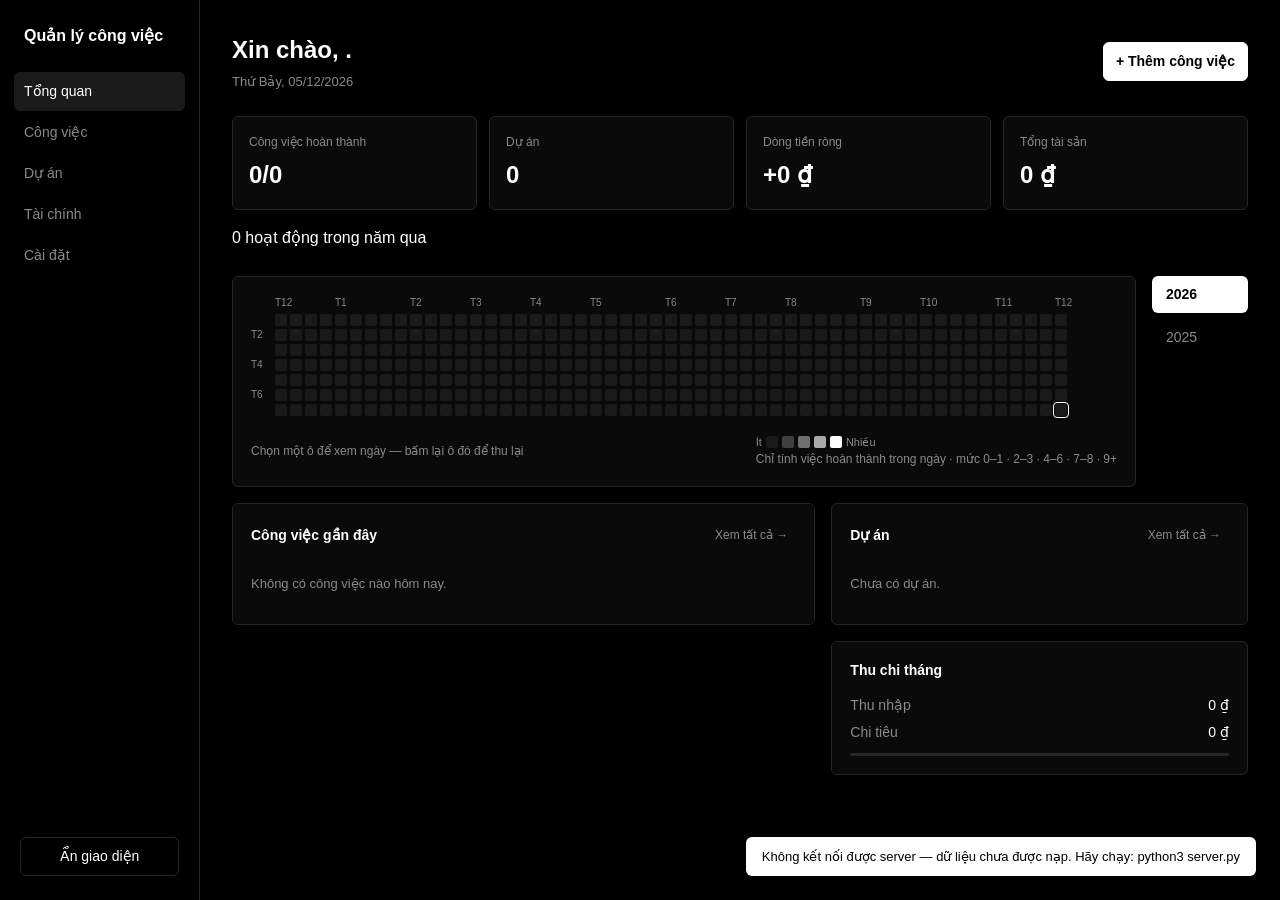
==== index.html @ 904faed8 "update my workplace" ====
<!DOCTYPE html>
<html lang="vi">
<head>
<meta charset="UTF-8">
<meta name="viewport" content="width=device-width, initial-scale=1.0">
<title>Quản lý công việc</title>
<style>
  :root {
    --bg: #000;
    --panel: #0a0a0a;
    --line: #262626;
    --text: #fff;
    --muted: #8a8a8a;
    --radius: 6px;
  }
  * { box-sizing: border-box; }
  body {
    margin: 0; background: var(--bg); color: var(--text);
    font: 14px/1.5 -apple-system, "Segoe UI", Roboto, Helvetica, Arial, sans-serif;
  }
  button, input, select { font: inherit; }
  button { cursor: pointer; }

  .app { min-height: 100vh; display: grid; grid-template-columns: 200px minmax(0,1fr); }

  aside { border-right: 1px solid var(--line); padding: 24px 14px; display: flex; flex-direction: column; position: sticky; top: 0; height: 100vh; align-self: start; overflow-y: auto; }
  .brand { font-size: 16px; font-weight: 700; padding: 0 10px 24px; }
  .nav { display: grid; gap: 2px; }
  .nav button {
    color: var(--muted); background: transparent; border: 0; text-align: left;
    padding: 9px 10px; border-radius: var(--radius); width: 100%;
  }
  .nav button:hover { color: var(--text); background: #111; }
  .nav button.active { color: var(--text); background: #1a1a1a; }

  main { min-width: 0; padding: 32px; max-width: 1200px; width: 100%; margin: 0 auto; }
  .view { display: none; }
  .view.active { display: block; }

  .page-head { display: flex; justify-content: space-between; align-items: center; gap: 16px; margin-bottom: 24px; }
  #bgLayer { position: fixed; inset: 0; z-index: 0; }
  #bgLayer img, #bgLayer video { width: 100%; height: 100%; object-fit: cover; display: block; }
  #bgLayer:not(:empty)::after { content: ''; position: absolute; inset: 0; background: rgba(0,0,0,.05); }
  body.has-bg .page-head h1, body.has-bg .page-head .subtitle { text-shadow: 0 1px 8px rgba(0,0,0,.85); }
  body.has-bg .page-head .subtitle { color: #d4d4d4; }
  .app { position: relative; z-index: 1; }
  body.has-bg .panel, body.has-bg .stat { background: rgba(10,10,10,.86); }
  body.has-bg aside { background: rgba(0,0,0,.6); }
  .aside-foot { margin-top: auto; padding: 16px 6px 0; display: grid; gap: 8px; }
  .ui-hint { display: none; }
  main { transition: opacity .3s ease, filter .3s ease, visibility 0s; }
  body.ui-hidden { overflow: hidden; }
  body.ui-hidden main { opacity: 0; filter: blur(8px); visibility: hidden; pointer-events: none; transition: opacity .3s ease, filter .3s ease, visibility 0s linear .3s; }
  body.ui-hidden .ui-hint { display: block; }
  body.ui-hidden #hideUiBtn { display: none; }
  .button:disabled { opacity: .4; cursor: default; }
  .hero-row { display: flex; justify-content: space-between; align-items: center; gap: 12px; padding: 12px 0; border-top: 1px solid var(--line); }
  .hero-row:first-child { border-top: 0; padding-top: 0; }
  h1 { font-size: 24px; margin: 0; font-weight: 600; }
  .subtitle { color: var(--muted); margin-top: 4px; font-size: 13px; }
  h2 { font-size: 14px; font-weight: 600; margin: 0; }

  .button { border: 1px solid var(--line); background: transparent; color: var(--text); padding: 8px 12px; border-radius: var(--radius); }
  .button:hover { border-color: #555; }
  .button.primary { background: var(--text); color: #000; border-color: var(--text); font-weight: 600; }
  .button.primary:hover { background: #ddd; }
  .button.ghost { border: 0; padding: 4px 8px; color: var(--muted); font-size: 12px; }
  .button.ghost:hover { color: var(--text); }

  .stats { display: grid; grid-template-columns: repeat(4,minmax(0,1fr)); gap: 12px; margin-bottom: 16px; }
  .panel, .stat { background: var(--panel); border: 1px solid var(--line); border-radius: var(--radius); }
  .stat { padding: 16px; }
  .stat-label { color: var(--muted); font-size: 12px; }
  .stat-value { font-size: 24px; font-weight: 600; margin-top: 6px; }
  .stat-foot { color: var(--muted); font-size: 12px; margin-top: 2px; }

  .grid-2 { display: grid; grid-template-columns: minmax(0,1.4fr) minmax(0,1fr); gap: 16px; align-items: start; }
  .col { display: grid; gap: 16px; }
  .panel { padding: 18px; min-width: 0; }
  .panel-head { display: flex; align-items: center; justify-content: space-between; gap: 12px; margin-bottom: 14px; }
  .note { color: var(--muted); font-size: 12px; }

  .task-row { display: grid; grid-template-columns: 18px minmax(0,1fr) auto auto auto; gap: 12px; align-items: center; padding: 12px 0; border-top: 1px solid var(--line); }
  .task-row:first-child { border-top: 0; padding-top: 0; }
  .check { appearance: none; -webkit-appearance: none; width: 16px; height: 16px; border: 1px solid #666; border-radius: 3px; margin: 0; cursor: pointer; background: transparent; display: flex; align-items: center; justify-content: center; }
  .check:checked { background: var(--text); border-color: var(--text); }
  .check:checked::after { content: "✓"; color: #000; font-size: 11px; font-weight: bold; }
  .task-title { font-size: 14px; }
  .task-row.done .task-title { color: var(--muted); text-decoration: line-through; }
  .task-row.overdue { box-shadow: inset 2px 0 0 #e5484d; background: rgba(229,72,77,.06); border-radius: var(--radius); }
  .task-row.overdue .task-title { color: #ff9b9e; }
  .day-list-head { display: flex; align-items: center; justify-content: space-between; gap: 12px; margin: 16px 0 4px; padding-top: 14px; border-top: 1px solid var(--line); }
  .task-meta { color: var(--muted); font-size: 12px; margin-top: 2px; }
  .tag { display: inline-block; padding: 2px 8px; border: 1px solid var(--line); border-radius: 10px; color: var(--muted); font-size: 11px; white-space: nowrap; }

  .project-row { display: grid; grid-template-columns: minmax(0,1fr) auto; gap: 12px; padding: 12px 0; border-top: 1px solid var(--line); cursor: pointer; }
  .project-row:first-child { border-top: 0; padding-top: 0; }
  .project-title { font-size: 14px; }
  .project-desc { color: var(--muted); font-size: 12px; margin: 2px 0 8px; }
  .progress { height: 3px; background: var(--line); border-radius: 3px; overflow: hidden; }
  .progress span { display: block; height: 100%; background: var(--text); transition: width .35s ease, background-color .35s ease; }
  .progress.big { height: 10px; border-radius: 6px; }
  .progress.big span.ok { background: #2ecc71; }
  .exp-line { display: flex; justify-content: space-between; align-items: baseline; gap: 12px; flex-wrap: wrap; }
  .exp-line #minExpRemain { font-weight: 600; }
  .note.ok { color: #2ecc71; }

  .toolbar { display: flex; gap: 8px; flex-wrap: wrap; margin-bottom: 16px; }
  input, select { color: var(--text); background: #000; border: 1px solid var(--line); border-radius: var(--radius); padding: 9px 10px; outline: none; }
  input:focus, select:focus { border-color: #777; }
  .toolbar input { flex: 1; min-width: 180px; }
  .empty-note { color: var(--muted); font-size: 13px; padding: 12px 0; }

  .table-wrap { overflow-x: auto; }
  table { border-collapse: collapse; width: 100%; min-width: 520px; font-size: 13px; }
  th { color: var(--muted); text-align: left; font-weight: 500; font-size: 12px; }
  th, td { border-bottom: 1px solid var(--line); padding: 12px 10px; }
  th:first-child, td:first-child { padding-left: 0; }
  tr:last-child td { border-bottom: 0; }
  .muted { color: var(--muted); }

  .kanban { display: grid; grid-template-columns: repeat(3, minmax(0,1fr)); gap: 16px; align-items: start; }
  .card { border: 1px solid var(--line); padding: 10px; border-radius: var(--radius); margin-bottom: 8px; cursor: pointer; }
  .card:hover { border-color: #555; }
  .card.overdue { border-color: #e5484d; box-shadow: 0 0 0 1px rgba(229,72,77,.4); }
  .card.overdue:hover { border-color: #ff7a7d; }

  .modal-overlay { position: fixed; inset: 0; background: rgba(0,0,0,0.8); display: none; align-items: center; justify-content: center; z-index: 100; padding: 16px; }
  .modal-overlay.open { display: flex; }
  .modal { background: var(--panel); border: 1px solid var(--line); border-radius: var(--radius); padding: 24px; width: 100%; max-width: 440px; }
  .modal h3 { margin: 0 0 16px; font-size: 15px; }
  .form-group { margin-bottom: 14px; }
  .form-group label { display: block; color: var(--muted); font-size: 12px; margin-bottom: 6px; }
  .form-group input, .form-group select { width: 100%; }
  .modal-actions { display: flex; justify-content: flex-end; gap: 8px; margin-top: 20px; }

  .toast { position: fixed; bottom: 24px; right: 24px; background: var(--text); color: #000; padding: 10px 16px; border-radius: var(--radius); font-size: 13px; z-index: 200; transform: translateY(100px); opacity: 0; transition: all .25s ease; }
  .toast.show { transform: translateY(0); opacity: 1; }

  .year-cards { display: grid; gap: 16px; margin-bottom: 16px; }
  .matrix-scroll { overflow-x: auto; padding-bottom: 6px; }
  .matrix-frame { display: flex; gap: 6px; width: max-content; }
  .wd { display: grid; grid-template-rows: repeat(7, 12px); gap: 3px; margin-top: 19px; width: 18px; font-size: 10px; line-height: 12px; color: var(--muted); }
  .months { display: grid; grid-template-columns: repeat(54, 12px); column-gap: 3px; height: 16px; margin-bottom: 3px; font-size: 10px; color: var(--muted); }
  .months span { white-space: nowrap; }
  .matrix { display: grid; grid-template-columns: repeat(54, 12px); grid-template-rows: repeat(7, 12px); gap: 3px; }
  .cell { width: 12px; height: 12px; border: 0; padding: 0; border-radius: 2px; background: #1a1a1a; }
  .cell.l1 { background: #404040; }
  .cell.l2 { background: #707070; }
  .cell.l3 { background: #a8a8a8; }
  .cell.l4 { background: #fff; }
  .cell.future { opacity: .3; }
  .cell.today, .cell.sel { outline: 1px solid #fff; outline-offset: 1px; }
  .cell:hover { outline: 1px solid #888; outline-offset: 1px; }
  .matrix-bottom { display: flex; justify-content: space-between; align-items: center; gap: 12px; margin-top: 12px; min-height: 28px; }
  .legend { display: flex; align-items: center; gap: 4px; color: var(--muted); font-size: 11px; }
  .legend .cell { cursor: default; }
  .legend .cell:hover { outline: 0; }
  .graph-title { font-size: 16px; margin-bottom: 10px; }
  .year-layout { display: grid; grid-template-columns: minmax(0, 1fr) 96px; gap: 16px; align-items: start; }
  .year-list { display: grid; gap: 6px; }
  .year-btn { background: transparent; border: 0; color: var(--muted); text-align: left; padding: 8px 14px; border-radius: var(--radius); }
  .year-btn:hover { color: var(--text); background: #111; }
  .year-btn.active { background: var(--text); color: #000; font-weight: 600; }
  @media (max-width: 800px) {
    .year-layout { grid-template-columns: 1fr; }
    .year-list { grid-auto-flow: column; justify-content: start; order: -1; }
  }

  @media (max-width: 800px) {
    .app { grid-template-columns: 1fr; }
    aside { border-right: 0; border-bottom: 1px solid var(--line); padding: 12px; position: static; height: auto; }
    .brand { padding: 0 6px 10px; }
    .nav { grid-auto-flow: column; overflow-x: auto; }
    .nav button { white-space: nowrap; }
    main { padding: 20px 14px; }
    .grid-2, .kanban { grid-template-columns: 1fr; }
    .stats { grid-template-columns: repeat(2, minmax(0,1fr)); }
  }
</style>
</head>
<body>
<div id="bgLayer" aria-hidden="true"></div>
<div class="app">
  <aside>
    <div class="brand">Quản lý công việc</div>
    <nav class="nav" aria-label="Điều hướng">
      <button class="active" data-view="dashboard">Tổng quan</button>
      <button data-view="tasks">Công việc</button>
      <button data-view="projects">Dự án</button>
      <button data-view="finance">Tài chính</button>
      <button data-view="settings">Cài đặt</button>
    </nav>
    <div class="aside-foot">
      <button class="button" id="hideUiBtn">Ẩn giao diện</button>
      <div class="note ui-hint">Nhấn Enter để hiện lại</div>
    </div>
  </aside>

  <main>
    <!-- Tổng quan -->
    <section class="view active" id="view-dashboard">
      <div class="page-head">
        <div><h1 id="welcomeHeading">Xin chào.</h1><div class="subtitle" id="today"></div></div>
        <button class="button primary" id="quickAdd">+ Thêm công việc</button>
      </div>

      <div class="stats">
        <div class="stat"><div class="stat-label">Công việc hoàn thành</div><div class="stat-value" id="dashTaskStat">0/0</div></div>
        <div class="stat"><div class="stat-label">Dự án</div><div class="stat-value" id="dashProjectCount">0</div></div>
        <div class="stat"><div class="stat-label">Dòng tiền ròng</div><div class="stat-value" id="dashNetCash">0 ₫</div></div>
        <div class="stat"><div class="stat-label">Tổng tài sản</div><div class="stat-value" id="dashAssets">0 ₫</div></div>
      </div>

      <div id="yearCards" class="year-cards"></div>

      <div class="grid-2">
        <section class="panel">
          <div class="panel-head"><h2>Công việc gần đây</h2><button class="button ghost" data-go="tasks">Xem tất cả →</button></div>
          <div id="dashboardTasks"></div>
        </section>
        <div class="col">
          <section class="panel">
            <div class="panel-head"><h2>Dự án</h2><button class="button ghost" data-go="projects">Xem tất cả →</button></div>
            <div id="dashProjectsList"></div>
          </section>
          <section class="panel">
            <div class="panel-head"><h2>Thu chi tháng</h2></div>
            <div style="display:flex;justify-content:space-between;margin-bottom:6px"><span class="muted">Thu nhập</span><span id="dashIncome">0 ₫</span></div>
            <div style="display:flex;justify-content:space-between;margin-bottom:10px"><span class="muted">Chi tiêu</span><span id="dashExpense">0 ₫</span></div>
            <div class="progress"><span id="dashExpenseBar" style="width:0%"></span></div>
          </section>
        </div>
      </div>
    </section>

    <!-- Công việc -->
    <section class="view" id="view-tasks">
      <div class="page-head">
        <div><h1>Công việc</h1><div class="subtitle">Task quá hạn bị ẩn — bấm ô ngày trong ma trận để xem và xử lý.</div></div>
        <button class="button primary" id="addTaskBtn">+ Thêm công việc</button>
      </div>
      <div class="stats">
        <div class="stat"><div class="stat-label">Tổng</div><div class="stat-value" id="taskTotal">0</div></div>
        <div class="stat"><div class="stat-label">Hoàn thành</div><div class="stat-value" id="taskDone">0</div></div>
        <div class="stat"><div class="stat-label">Chưa xong</div><div class="stat-value" id="taskPending">0</div></div>
        <div class="stat"><div class="stat-label">Tỷ lệ</div><div class="stat-value" id="taskRate">0%</div></div>
      </div>
      <section class="panel">
        <div class="toolbar">
          <input id="taskSearch" placeholder="Tìm công việc..." />
          <select id="taskFilterCategory">
            <option value="all">Tất cả phân loại</option>
            <option value="Học tập">Học tập</option>
            <option value="Project">Project</option>
            <option value="Tài chính">Tài chính</option>
            <option value="Đời thường">Đời thường</option>
          </select>
          <select id="taskFilter">
            <option value="all">Tất cả trạng thái</option>
            <option value="open">Chưa xong</option>
            <option value="done">Đã xong</option>
          </select>
        </div>
        <div id="allTasks"></div>
      </section>
    </section>

    <!-- Dự án -->
    <section class="view" id="view-projects">
      <div id="projectsMainContainer">
        <div class="page-head">
          <div><h1>Dự án</h1></div>
          <button class="button primary" id="addProjectBtn">+ Dự án mới</button>
        </div>
        <section class="panel">
          <div id="projectsListFull"></div>
        </section>
      </div>
      <div id="projectDetailContainer" style="display:none;"></div>
    </section>

    <!-- Tài chính -->
    <section class="view" id="view-finance">
      <div class="page-head">
        <div><h1>Tài chính</h1></div>
        <div style="display:flex;gap:8px;">
          <button class="button" id="openGoalSettings">Mục tiêu</button>
          <button class="button primary" id="addTransactionBtn">+ Thêm giao dịch</button>
        </div>
      </div>

      <div class="stats">
        <div class="stat"><div class="stat-label">Thu nhập tháng</div><div class="stat-value" id="finIncome">0</div><div class="stat-foot">Mục tiêu: <span id="statGoalIncome">0</span></div></div>
        <div class="stat"><div class="stat-label">Chi tiêu tháng</div><div class="stat-value" id="finExpense">0</div></div>
        <div class="stat"><div class="stat-label">Tổng tài sản</div><div class="stat-value" id="finTotalAsset">0 ₫</div></div>
        <div class="stat"><div class="stat-label">Mục tiêu tài sản</div><div class="stat-value" id="finGoalAssetShow">0</div><div class="stat-foot" id="finGoalAssetComp"></div></div>
      </div>

      <section class="panel" id="minExpensePanel" style="margin-bottom:16px;">
        <div class="panel-head">
          <h2>Chi tiêu tối thiểu</h2>
          <span class="note" id="minExpPct">0%</span>
        </div>
        <p class="note" style="margin:-8px 0 14px;">Chi tiêu tối thiểu là chi tiêu phục vụ đời sống bắt buộc và không cắt bỏ được, ví dụ tiền thuê nhà, điện nước, đồ ăn.</p>
        <div class="exp-line">
          <span class="muted">Còn lại trong ví tháng này</span>
          <span id="minExpRemain">0 ₫</span>
        </div>
        <div class="progress big"><span id="minExpBar" style="width:0%"></span></div>
        <div class="exp-line" style="margin:8px 0 0;">
          <span class="note" id="minExpNote"></span>
          <span class="note" id="minExpTarget"></span>
        </div>
      </section>

      <section class="panel" style="margin-bottom:16px;">
        <div class="panel-head"><h2>Giao dịch</h2></div>
        <div class="table-wrap">
          <table>
            <thead><tr><th>Ngày</th><th>Tên</th><th>Danh mục</th><th>Loại</th><th>Số tiền</th><th></th></tr></thead>
            <tbody id="transactionsTable"></tbody>
          </table>
        </div>
      </section>

      <section class="panel">
        <div class="panel-head">
          <h2>Tài sản</h2>
          <button class="button primary" id="addAssetBtn">+ Thêm tài sản</button>
        </div>
        <div class="table-wrap">
          <table>
            <thead>
              <tr><th>Tên</th><th>Phân loại</th><th>Giá vốn</th><th>Giá hiện tại</th><th>Chênh lệch</th><th>Thu nhập thụ động</th><th></th></tr>
            </thead>
            <tbody id="assetsTableBody"></tbody>
          </table>
        </div>
      </section>
    </section>

    <!-- Cài đặt -->
    <section class="view" id="view-settings">
      <div class="page-head"><div><h1>Cài đặt</h1></div></div>
      <section class="panel" style="max-width:480px;">
        <div class="form-group">
          <label for="settingsName">Tên hiển thị</label>
          <input id="settingsName" style="width:100%" />
        </div>
        <div style="display:flex;gap:8px;">
          <button class="button primary" id="saveSettings">Lưu</button>
          <button class="button" id="resetData">Khôi phục dữ liệu mẫu</button>
        </div>
        <p class="note" style="margin-top:16px">Dữ liệu được lưu trong các file JSON ở thư mục <code>data/</code> (bên cạnh file này).</p>
      </section>

      <section class="panel" style="max-width:480px;margin-top:16px;">
        <div class="panel-head"><h2>Sao lưu</h2></div>
        <p class="note" style="margin-bottom:12px">Tải toàn bộ dữ liệu (6 file JSON) về máy dưới dạng một file ZIP.</p>
        <button class="button" id="backupBtn">Tải bản sao lưu ZIP</button>
      </section>

      <section class="panel" style="max-width:480px;margin-top:16px;">
        <div class="panel-head"><h2>Hình nền trang</h2></div>
        <div id="heroSettings"></div>
        <p class="note" style="margin-top:16px">Hỗ trợ ảnh hoặc video (tối đa 50MB), lưu ngay trên trình duyệt này.</p>
        <input type="file" id="heroFile" accept="image/*,video/*" hidden>
      </section>

      <section class="panel" style="max-width:480px;margin-top:16px;">
        <div class="panel-head"><h2>Giao diện</h2></div>
        <div class="form-group">
          <label for="idleHide">Tự ẩn giao diện khi không thao tác</label>
          <select id="idleHide">
            <option value="0">Tắt</option>
            <option value="10">Sau 10 giây</option>
            <option value="30">Sau 30 giây</option>
            <option value="60">Sau 1 phút</option>
            <option value="120">Sau 2 phút</option>
            <option value="300">Sau 5 phút</option>
          </select>
        </div>
        <p class="note">Khi giao diện ẩn chỉ còn hình nền và thanh điều hướng. Nhấn Enter để hiện lại.</p>
      </section>
    </section>
  </main>
</div>

<div class="modal-overlay" id="modalOverlay">
  <div class="modal">
    <h3 id="modalTitle"></h3>
    <div id="modalBody"></div>
    <div class="modal-actions">
      <button class="button" id="modalCancel">Hủy</button>
      <button class="button primary" id="modalSubmit">Xác nhận</button>
    </div>
  </div>
</div>

<div class="toast" id="toast"></div>

<script>
  const $ = s => document.querySelector(s);
  const $$ = s => [...document.querySelectorAll(s)];

  const defaultState = {
    user: { name: "" },
    goals: { monthlyIncome: 0, assetGoal: 0, minExpense: 0 },
    tasks: [],
    projects: [],
    transactions: [],
    assets: [],
    log: {},
    ui: { idleHide: 60 }
  };

  // State khởi tạo mặc định. Nạp thật từ server trong loadState() ở cuối script.
  let state = JSON.parse(JSON.stringify(defaultState));

  // Chuẩn hoá state: điền thiếu các trường và migrate task cũ.
  function normalizeState(s) {
    if (!s.user) s.user = { name: '' };
    if (!s.goals) s.goals = { monthlyIncome: 10000000, assetGoal: 500000000, minExpense: 0 };
    s.goals.minExpense = Math.max(0, Number(s.goals.minExpense) || 0); // chi tiêu tối thiểu (không bắt buộc)
    if (!Array.isArray(s.tasks)) s.tasks = [];
    if (!Array.isArray(s.projects)) s.projects = [];
    if (!Array.isArray(s.transactions)) s.transactions = [];
    if (!Array.isArray(s.assets)) s.assets = [];
    if (!s.log || typeof s.log !== 'object') s.log = {};
    if (!s.ui) s.ui = { idleHide: 60 };
    s.transactions.forEach((t, i) => { if (!t.id) t.id = Date.now() + i; });
    // Migration: thêm ngày hẹn / ngày hoàn thành cho task cũ
    s.tasks.forEach(t => {
      if (t.dueDate === undefined) t.dueDate = null;
      if (t.completedAt === undefined) t.completedAt = t.status === 'done' ? dateKey(new Date()) : null;
      if (t.inProgress === undefined) t.inProgress = false;
    });
    return s;
  }

  // Lưu state lên server (debounce để gộp các thay đổi liên tiếp).
  let saveTimer = null;
  function saveState() {
    clearTimeout(saveTimer);
    saveTimer = setTimeout(flushState, 120);
  }
  async function flushState() {
    try {
      const res = await fetch('/api/state', {
        method: 'POST',
        headers: { 'Content-Type': 'application/json' },
        body: JSON.stringify(state)
      });
      if (!res.ok) throw new Error('HTTP ' + res.status);
    } catch (err) {
      // Không lưu được: giữ dữ liệu trong bộ nhớ và báo cho người dùng.
      showToast('Không lưu được dữ liệu lên server');
    }
  }

  let activeProjectId = null;

  const fmt = v => Number(v).toLocaleString('vi-VN') + ' ₫';

  // Ma trận hoạt động (mỗi năm một card, dữ liệu thật trong state.log)
  const MONTHS = ['T1','T2','T3','T4','T5','T6','T7','T8','T9','T10','T11','T12'];
  let selectedDay = null;
  let selectedYear = null; // null = năm hiện tại

  function dateKey(d) {
    return d.getFullYear() + '-' + String(d.getMonth() + 1).padStart(2, '0') + '-' + String(d.getDate()).padStart(2, '0');
  }
  function levelOf(n) {
    // Thang 5 mức: 0–1, 2–3, 4–6, 7–8, 9+ hoạt động hoàn thành trong ngày.
    return n >= 9 ? 4 : n >= 7 ? 3 : n >= 4 ? 2 : n >= 2 ? 1 : 0;
  }
  const LEVEL_LABELS = ['0–1', '2–3', '4–6', '7–8', '9+'];
  function fmtDay(key) { return `${key.slice(8)}/${key.slice(5, 7)}/${key.slice(0, 4)}`; }

  // Ma trận chỉ tính những việc ĐÃ HOÀN THÀNH trong ngày đó (việc thêm mới chưa
  // hoàn thành không được tính). Đồng bộ state.log từ danh sách công việc.
  function syncLog() {
    const next = {};
    state.tasks.forEach(t => {
      if (t.status === 'done' && t.completedAt) next[t.completedAt] = (next[t.completedAt] || 0) + 1;
    });
    const changed = Object.keys(next).length !== Object.keys(state.log).length ||
      Object.keys(next).some(k => state.log[k] !== next[k]);
    state.log = next;
    if (changed) saveState();
  }

  // Quy tắc hiển thị: task không xong → hiện nếu không hẹn ngày hoặc hẹn từ hôm nay trở đi
  // (kể cả tương lai); chỉ ẩn khi ĐÃ quá hạn. Task đã xong → chỉ hiện trong ngày hoàn thành.
  function isTaskActiveOn(t, dayKey) {
    if (t.status === 'done') return t.completedAt === dayKey;
    if (!t.dueDate) return true;
    return t.dueDate >= dayKey;
  }
  function todayTasks() {
    const key = dateKey(new Date());
    return state.tasks.filter(t => isTaskActiveOn(t, key));
  }
  function overdueDays(dueDate) {
    const today = new Date();
    const due = new Date(dueDate + 'T00:00:00');
    return Math.round((new Date(today.getFullYear(), today.getMonth(), today.getDate()) - due) / 86400000);
  }
  function isOverdue(t) {
    return t.status !== 'done' && !!t.dueDate && t.dueDate < dateKey(new Date());
  }
  // Số ngày còn lại tới hạn: dương = tương lai, 0 = hôm nay, âm = đã quá hạn.
  function dayDiffFromToday(dueDate) {
    return -overdueDays(dueDate);
  }
  // Nhãn hiển thị hạn cho một task.
  function dueLabel(t) {
    if (!t.dueDate) return '';
    if (isOverdue(t)) return ` · Hạn ${fmtDay(t.dueDate)} · quá hạn ${overdueDays(t.dueDate)} ngày`;
    const diff = dayDiffFromToday(t.dueDate);
    if (diff === 0) return ' · Hạn hôm nay';
    return ` · Hạn ${fmtDay(t.dueDate)} · còn ${diff} ngày`;
  }

  // Năm hiện tại: 12 tháng gần nhất (kết thúc hôm nay). Năm cũ: cả năm dương lịch.
  function viewRange(y, now) {
    const today = new Date(now.getFullYear(), now.getMonth(), now.getDate());
    if (y === today.getFullYear()) {
      const start = new Date(today);
      start.setDate(today.getDate() - today.getDay() - 52 * 7); // bắt đầu từ Chủ nhật, đủ 53 tuần
      return { start, end: today, rolling: true };
    }
    return { start: new Date(y, 0, 1), end: new Date(y, 11, 31), rolling: false };
  }

  function renderYears() {
    syncLog();
    const now = new Date();
    const thisYear = now.getFullYear();
    const todayKey = dateKey(now);
    const logYears = Object.keys(state.log).map(k => Number(k.slice(0, 4)));
    const firstYear = Math.min(2025, thisYear, ...logYears);
    const years = [];
    for (let yy = thisYear; yy >= firstYear; yy--) years.push(yy);

    const y = (selectedYear !== null && years.includes(selectedYear)) ? selectedYear : thisYear;
    const { start, end, rolling } = viewRange(y, now);
    const offset = start.getDay(); // Chủ nhật = hàng 1

    let cells = '', months = '', total = 0;
    for (let i = 0; ; i++) {
      const d = new Date(start.getFullYear(), start.getMonth(), start.getDate() + i);
      if (d > end) break;
      const key = dateKey(d);
      const n = state.log[key] || 0;
      total += n;
      const col = Math.floor((i + offset) / 7) + 1;
      const row = (i + offset) % 7 + 1;
      if (d.getDate() === 1) months += `<span style="grid-column:${col}">${MONTHS[d.getMonth()]}</span>`;
      const cls = 'cell l' + levelOf(n) + (key > todayKey ? ' future' : '') + (key === todayKey ? ' today' : '') + (key === selectedDay ? ' sel' : '');
      const label = `${fmtDay(key)}: ${n} hoạt động hoàn thành`;
      cells += `<button class="${cls}" style="grid-column:${col};grid-row:${row}" data-day="${key}" title="${label}" aria-label="${label}"></button>`;
    }

    const title = rolling ? `${total} hoạt động trong năm qua` : `${total} hoạt động trong năm ${y}`;
    const info = selectedDay
      ? `<span class="note">${fmtDay(selectedDay)} · ${state.log[selectedDay] || 0} hoạt động hoàn thành</span>`
      : `<span class="note">Chọn một ô để xem ngày — bấm lại ô đó để thu lại</span>`;
    const legendCells = LEVEL_LABELS.map((l, i) => `<i class="cell${i ? ' l' + i : ''}" title="${l} hoạt động"></i>`).join('');
    const yearBtns = years.map(yy => `<button class="year-btn${yy === y ? ' active' : ''}" data-year="${yy}">${yy}</button>`).join('');

    const prev = $('.matrix-scroll');
    const prevLeft = prev ? prev.scrollLeft : 0;

    $('#yearCards').innerHTML = `
      <div class="graph-title">${title}</div>
      <div class="year-layout">
        <section class="panel">
          <div class="matrix-scroll" data-view="${y}">
            <div class="matrix-frame">
              <div class="wd"><span style="grid-row:2">T2</span><span style="grid-row:4">T4</span><span style="grid-row:6">T6</span></div>
              <div>
                <div class="months">${months}</div>
                <div class="matrix">${cells}</div>
              </div>
            </div>
          </div>
          <div class="matrix-bottom">
            <div style="display:flex;align-items:center;gap:8px;">${info}</div>
            <div style="text-align:right">
              <div class="legend">Ít ${legendCells} Nhiều</div>
              <div class="note">Chỉ tính việc hoàn thành trong ngày · mức ${LEVEL_LABELS.join(' · ')}</div>
            </div>
          </div>
          <div id="dayTaskList"></div>
        </section>
        <div class="year-list">${yearBtns}</div>
      </div>`;

    const el = $('.matrix-scroll');
    el.scrollLeft = (prev && prev.dataset.view === String(y)) ? prevLeft : (rolling ? el.scrollWidth : 0);

    renderDayTaskList();
  }

  // Danh sách công việc của ngày được chọn trong ma trận
  function renderDayTaskList() {
    const el = $('#dayTaskList');
    if (!el) return;
    if (!selectedDay) { el.innerHTML = ''; return; }
    // Hiện task đã hoàn thành đúng ngày đó, và task hẹn đúng ngày đó (kể cả tương lai).
    const dayTasks = state.tasks.filter(t =>
      (t.status === 'done' && t.completedAt === selectedDay) ||
      (t.status !== 'done' && t.dueDate === selectedDay)
    );
    const rows = dayTasks.map(t => `
      <div class="task-row ${t.status === 'done' ? 'done' : (isOverdue(t) ? 'overdue' : '')}">
        <input class="check" type="checkbox" data-daytask-id="${t.id}" ${t.status === 'done' ? 'checked' : ''} aria-label="Hoàn thành công việc">
        <div>
          <div class="task-title">${escapeHTML(t.title)}</div>
          <div class="task-meta">${escapeHTML(t.meta)}${dueLabel(t)}${t.projectTitle ? ' · ' + escapeHTML(t.projectTitle) : ''}</div>
        </div>
        <span class="tag">${escapeHTML(t.tag)}</span>
        <button class="button ghost" data-edit-task="${t.id}">Sửa</button>
        <button class="button ghost" data-delete-task="${t.id}" aria-label="Xóa">✕</button>
      </div>`).join('');
    el.innerHTML = `
      <div class="day-list-head">
        <h2>Công việc ngày ${fmtDay(selectedDay)}</h2>
        <button class="button ghost" data-collapse-day="1">Thu lại ▲</button>
      </div>
      ${rows || '<div class="empty-note">Không có công việc nào trong ngày này.</div>'}`;
  }

  function setHeading() {
    $('#welcomeHeading').textContent = `Xin chào, ${state.user.name}.`;
  }
  $('#today').textContent = new Date().toLocaleDateString('vi-VN', { weekday: 'long', day: '2-digit', month: '2-digit', year: 'numeric' });

  // Hình nền tiêu đề trang (ảnh/video lưu trong IndexedDB)
  const HERO_PAGES = [['dashboard', 'Tổng quan'], ['tasks', 'Công việc'], ['projects', 'Dự án'], ['finance', 'Tài chính'], ['settings', 'Cài đặt']];
  const HERO_MAX = 50 * 1024 * 1024;
  const hero = {};
  let heroTarget = null;

  async function heroStore(mode, fn) {
    const db = await new Promise((resolve, reject) => {
      const req = indexedDB.open('locOS_media', 1);
      req.onupgradeneeded = () => req.result.createObjectStore('hero');
      req.onsuccess = () => resolve(req.result);
      req.onerror = () => reject(req.error);
    });
    return new Promise((resolve, reject) => {
      const tx = db.transaction('hero', mode);
      const req = fn(tx.objectStore('hero'));
      tx.oncomplete = () => resolve(req ? req.result : undefined);
      tx.onerror = () => reject(tx.error);
    });
  }
  const heroKind = blob => blob.type.startsWith('video/') ? 'video' : 'image';

  async function setHero(key, file) {
    await heroStore('readwrite', s => s.put({ blob: file, name: file.name }, key));
    if (hero[key]) URL.revokeObjectURL(hero[key].url);
    hero[key] = { url: URL.createObjectURL(file), kind: heroKind(file), name: file.name, sig: file.name + '|' + file.size + '|' + file.lastModified };
  }
  async function clearHero(key) {
    await heroStore('readwrite', s => s.delete(key));
    if (hero[key]) URL.revokeObjectURL(hero[key].url);
    delete hero[key];
  }
  async function loadHeroes() {
    try {
      for (const [key] of HERO_PAGES) {
        const rec = await heroStore('readonly', s => s.get(key));
        if (rec && rec.blob) hero[key] = { url: URL.createObjectURL(rec.blob), kind: heroKind(rec.blob), name: rec.name, sig: rec.name + '|' + rec.blob.size + '|' + rec.blob.lastModified };
      }
    } catch (err) { /* trình duyệt không hỗ trợ lưu: bỏ qua */ }
    applyHeroes();
    renderHeroSettings();
  }

  let currentView = 'dashboard';

  function applyHeroes() {
    const layer = $('#bgLayer');
    const m = hero[currentView];
    document.body.classList.toggle('has-bg', !!m);
    const sig = m ? m.sig : '';
    if (layer.dataset.sig === sig) return;
    layer.dataset.sig = sig;
    layer.replaceChildren();
    if (!m) return;
    if (m.kind === 'video') {
      const v = document.createElement('video');
      v.muted = true; v.loop = true; v.autoplay = true; v.playsInline = true;
      v.src = m.url;
      layer.append(v);
      v.play().catch(() => {});
    } else {
      const img = document.createElement('img');
      img.alt = '';
      img.src = m.url;
      layer.append(img);
    }
  }

  function renderHeroSettings() {
    const el = $('#heroSettings');
    if (!el) return;
    const row = (key, label, status, hasMedia) => `
      <div class="hero-row">
        <div><div>${label}</div><div class="note">${escapeHTML(status)}</div></div>
        <div style="display:flex;gap:8px;">
          <button class="button" data-hero-pick="${key}">Chọn</button>
          <button class="button ghost" data-hero-clear="${key}" ${hasMedia ? '' : 'disabled'}>Xóa</button>
        </div>
      </div>`;
    el.innerHTML = row('all', 'Tất cả trang', 'Dùng chung một ảnh hoặc video', Object.keys(hero).length > 0) +
      HERO_PAGES.map(([k, label]) => row(k, label, hero[k] ? (hero[k].kind === 'video' ? 'Video' : 'Ảnh') + ' · ' + hero[k].name : 'Mặc định', !!hero[k])).join('');
  }

  $('#heroFile').addEventListener('change', async e => {
    const file = e.target.files[0];
    e.target.value = '';
    if (!file || !heroTarget) return;
    if (!/^(image|video)\//.test(file.type)) { showToast('Chỉ hỗ trợ ảnh hoặc video'); return; }
    if (file.size > HERO_MAX) { showToast('File quá lớn (tối đa 50MB)'); return; }
    try {
      const keys = heroTarget === 'all' ? HERO_PAGES.map(p => p[0]) : [heroTarget];
      for (const key of keys) await setHero(key, file);
      applyHeroes();
      renderHeroSettings();
      showToast('Đã đổi hình nền');
    } catch (err) { showToast('Trình duyệt không lưu được file này'); }
  });

  // Ẩn / hiện giao diện
  let lastActive = Date.now();
  const uiHidden = () => document.body.classList.contains('ui-hidden');

  function hideUI() {
    if (uiHidden() || modalOverlay.classList.contains('open')) return;
    if (document.activeElement && document.activeElement !== document.body) document.activeElement.blur();
    document.body.classList.add('ui-hidden');
  }
  function showUI() {
    if (!uiHidden()) return;
    lastActive = Date.now();
    document.body.classList.remove('ui-hidden');
  }

  ['mousemove', 'mousedown', 'keydown', 'touchstart', 'wheel', 'scroll'].forEach(ev =>
    window.addEventListener(ev, () => { if (!uiHidden()) lastActive = Date.now(); }, { passive: true }));

  document.addEventListener('keydown', e => {
    if (uiHidden() && e.key === 'Enter') { e.preventDefault(); showUI(); }
  }, true);

  setInterval(() => {
    const sec = (state.ui && state.ui.idleHide) || 0;
    if (sec && !uiHidden() && Date.now() - lastActive >= sec * 1000) hideUI();
  }, 1000);

  $('#hideUiBtn').addEventListener('click', hideUI);
  $('#idleHide').addEventListener('change', e => {
    state.ui.idleHide = Number(e.target.value) || 0;
    lastActive = Date.now();
    saveState();
    showToast(state.ui.idleHide ? 'Đã bật tự ẩn giao diện' : 'Đã tắt tự ẩn giao diện');
  });

  // Sửa / xóa dữ liệu đã nhập
  const TASK_TAGS = ['Học tập', 'Project', 'Tài chính', 'Đời thường'];
  const ASSET_TYPES = [['chứng khoán', 'Chứng khoán'], ['vàng', 'Vàng'], ['tiền ảo', 'Tiền ảo'], ['cho thuê', 'Cho thuê'], ['kinh doanh', 'Kinh doanh'], ['khác', 'Khác']];
  const optionsHTML = (list, selected) => list.map(([v, l]) => `<option value="${escapeHTML(v)}" ${v === selected ? 'selected' : ''}>${escapeHTML(l)}</option>`).join('');

  function confirmModal(title, message, onConfirm) {
    openModal(title, `<p style="margin:0;color:var(--muted)">${escapeHTML(message)}</p>`, () => { onConfirm(); return true; });
  }

  function openTaskEditor(id) {
    const t = state.tasks.find(x => x.id === id);
    if (!t) return;
    const stat = t.status === 'done' ? 'done' : (t.inProgress ? 'doing' : 'todo');
    openModal('Sửa công việc', `
      <div class="form-group"><label>Tiêu đề</label><input id="eTaskTitle" value="${escapeHTML(t.title)}" /></div>
      <div class="form-group"><label>Mô tả / Thời lượng</label><input id="eTaskMeta" value="${escapeHTML(t.meta)}" /></div>
      <div class="form-group"><label>Ngày hẹn (để trống nếu không hẹn)</label><input type="date" id="eTaskDue" value="${t.dueDate || ''}" /></div>
      <div class="form-group"><label>Phân loại</label><select id="eTaskTag">${optionsHTML(TASK_TAGS.map(x => [x, x]), t.tag)}</select></div>
      <div class="form-group" id="eProjGroup" style="display:${t.tag === 'Project' ? 'block' : 'none'}"><label>Thuộc dự án</label><select id="eTaskProject"><option value="">Không có</option>${optionsHTML(state.projects.map(p => [p.title, p.title]), t.projectTitle)}</select></div>
      <div class="form-group"><label>Trạng thái</label><select id="eTaskStat">${optionsHTML([['todo', 'Chưa làm'], ['doing', 'Đang làm'], ['done', 'Hoàn thành']], stat)}</select></div>
    `, () => {
      const title = $('#eTaskTitle').value.trim();
      if (!title) { showToast('Vui lòng nhập tiêu đề'); return false; }
      t.title = title;
      t.meta = $('#eTaskMeta').value.trim();
      t.dueDate = $('#eTaskDue').value || null;
      t.tag = $('#eTaskTag').value;
      t.projectTitle = t.tag === 'Project' ? $('#eTaskProject').value : '';
      const st = $('#eTaskStat').value;
      t.status = st === 'done' ? 'done' : 'open';
      t.inProgress = st === 'doing';
      if (t.status === 'done') { if (!t.completedAt) t.completedAt = dateKey(new Date()); }
      else t.completedAt = null;
      saveState(); renderTasks(); renderProjects(); renderYears();
      showToast('Đã cập nhật công việc');
      return true;
    });
    $('#eTaskTag').addEventListener('change', e => {
      $('#eProjGroup').style.display = e.target.value === 'Project' ? 'block' : 'none';
    });
  }

  function openProjectEditor(id) {
    const p = state.projects.find(x => x.id === id);
    if (!p) return;
    openModal('Sửa dự án', `
      <div class="form-group"><label>Tên dự án</label><input id="eProjTitle" value="${escapeHTML(p.title)}" /></div>
      <div class="form-group"><label>Công nghệ / Mô tả</label><input id="eProjDesc" value="${escapeHTML(p.desc)}" /></div>
      <div class="form-group"><label>Tiến độ (%)</label><input id="eProjProg" type="number" min="0" max="100" value="${p.progress}" /></div>
    `, () => {
      const title = $('#eProjTitle').value.trim();
      if (!title) { showToast('Vui lòng nhập tên dự án'); return false; }
      if (state.projects.some(x => x.id !== p.id && x.title.toLowerCase() === title.toLowerCase())) { showToast('Tên dự án đã tồn tại'); return false; }
      const oldTitle = p.title;
      p.title = title;
      p.desc = $('#eProjDesc').value.trim() || 'Development';
      p.progress = Math.min(100, Math.max(0, Number($('#eProjProg').value) || 0));
      if (oldTitle !== title) {
        state.tasks.forEach(t => { if (t.projectTitle === oldTitle) t.projectTitle = title; });
        if (activeProjectId === oldTitle) activeProjectId = title;
      }
      saveState(); renderTasks(); renderProjects();
      showToast('Đã cập nhật dự án');
      return true;
    });
  }

  function openAssetEditor(id) {
    const a = state.assets.find(x => x.id === id);
    if (!a) return;
    const types = ASSET_TYPES.some(([v]) => v === a.type) ? ASSET_TYPES : [[a.type, a.type], ...ASSET_TYPES];
    openModal('Sửa tài sản', `
      <div class="form-group"><label>Tên tài sản</label><input id="eAstName" value="${escapeHTML(a.name)}" /></div>
      <div class="form-group"><label>Phân loại</label><select id="eAstType">${optionsHTML(types, a.type)}</select></div>
      <div class="form-group"><label>Giá vốn (VND)</label><input id="eAstCost" type="number" value="${Number(a.costPrice)}" /></div>
      <div class="form-group"><label>Giá hiện tại (VND)</label><input id="eAstCurrent" type="number" value="${Number(a.currentPrice)}" /></div>
      <div class="form-group"><label>Thu nhập thụ động (VND/tháng)</label><input id="eAstPassive" type="number" value="${Number(a.passiveIncome || 0)}" /></div>
    `, () => {
      const name = $('#eAstName').value.trim();
      const cost = $('#eAstCost').value;
      const cur = $('#eAstCurrent').value;
      if (!name || cost === '' || cur === '' || isNaN(Number(cost)) || isNaN(Number(cur))) { showToast('Vui lòng nhập đầy đủ thông tin'); return false; }
      a.name = name;
      a.type = $('#eAstType').value;
      a.costPrice = Number(cost);
      a.currentPrice = Number(cur);
      a.passiveIncome = Number($('#eAstPassive').value) || 0;
      saveState(); renderFinance();
      showToast('Đã cập nhật tài sản');
      return true;
    });
  }

  function openTransactionEditor(id) {
    const tr = state.transactions.find(x => x.id === id);
    if (!tr) return;
    const catOptions = (type, selected) => {
      const html = type === 'Income' ? incomeCats : expenseCats;
      const mark = `value="${escapeHTML(selected)}"`;
      return html.includes(mark) ? html.replace(mark, mark + ' selected')
        : `<option value="${escapeHTML(selected)}" selected>${escapeHTML(selected)}</option>` + html;
    };
    openModal('Sửa giao dịch', `
      <div class="form-group"><label>Tên giao dịch</label><input id="eTrName" value="${escapeHTML(tr.name)}" /></div>
      <div class="form-group"><label>Loại</label><select id="eTrType">${optionsHTML([['Expense', 'Chi tiêu'], ['Income', 'Thu nhập']], tr.type)}</select></div>
      <div class="form-group"><label>Danh mục</label><select id="eTrCat">${catOptions(tr.type, tr.category)}</select></div>
      <div class="form-group"><label>Số tiền (VND)</label><input id="eTrAmount" type="number" value="${Number(tr.amount)}" /></div>
      <div class="form-group"><label>Ngày (dd/mm)</label><input id="eTrDate" value="${escapeHTML(tr.date)}" /></div>
    `, () => {
      const name = $('#eTrName').value.trim();
      const amount = Number($('#eTrAmount').value);
      const date = $('#eTrDate').value.trim();
      if (!name || isNaN(amount) || amount <= 0) { showToast('Vui lòng nhập đầy đủ thông tin'); return false; }
      if (!/^\d{1,2}\/\d{1,2}$/.test(date)) { showToast('Ngày cần có dạng dd/mm'); return false; }
      tr.name = name;
      tr.type = $('#eTrType').value;
      tr.category = $('#eTrCat').value;
      tr.amount = amount;
      tr.date = date;
      saveState(); renderFinance();
      showToast('Đã cập nhật giao dịch');
      return true;
    });
    $('#eTrType').addEventListener('change', e => {
      $('#eTrCat').innerHTML = e.target.value === 'Income' ? incomeCats : expenseCats;
    });
  }

  // Điều hướng
  function go(view) {
    if (view === 'projects') activeProjectId = null;
    currentView = view;
    applyHeroes();
    $$('.view').forEach(v => v.classList.toggle('active', v.id === `view-${view}`));
    $$('.nav button[data-view]').forEach(b => b.classList.toggle('active', b.dataset.view === view));
    if (view === 'projects') renderProjects();
    window.scrollTo({ top: 0 });
  }
  $$('.nav button[data-view]').forEach(b => b.addEventListener('click', () => { showUI(); go(b.dataset.view); }));
  $$('[data-go]').forEach(b => b.addEventListener('click', () => go(b.dataset.go)));

  function showToast(msg) {
    const t = $('#toast');
    t.textContent = msg;
    t.classList.add('show');
    setTimeout(() => t.classList.remove('show'), 2200);
  }

  function escapeHTML(s) { return String(s).replace(/[&<>"']/g, c => ({ '&': '&amp;', '<': '&lt;', '>': '&gt;', '"': '&quot;', "'": '&#39;' }[c])); }

  // Công việc
  function renderTasks() {
    const taskMarkup = t => `
      <div class="task-row ${t.status === 'done' ? 'done' : ''}">
        <input class="check" type="checkbox" data-task-id="${t.id}" ${t.status === 'done' ? 'checked' : ''} aria-label="Hoàn thành công việc">
        <div>
          <div class="task-title">${escapeHTML(t.title)}</div>
          <div class="task-meta">${escapeHTML(t.meta)}${dueLabel(t)}${t.projectTitle ? ' · ' + escapeHTML(t.projectTitle) : ''}</div>
        </div>
        <span class="tag">${escapeHTML(t.tag)}</span>
        <button class="button ghost" data-edit-task="${t.id}">Sửa</button>
        <button class="button ghost" data-delete-task="${t.id}" aria-label="Xóa">✕</button>
      </div>`;

    $('#dashboardTasks').innerHTML = todayTasks().slice(0, 5).map(taskMarkup).join('') || '<div class="empty-note">Không có công việc nào hôm nay.</div>';

    const q = ($('#taskSearch').value || '').toLowerCase();
    const filterCat = $('#taskFilterCategory').value;
    const filter = $('#taskFilter').value;
    const shown = todayTasks().filter(t => {
      const matchQ = (t.title + ' ' + t.meta + ' ' + t.tag + ' ' + (t.projectTitle || '')).toLowerCase().includes(q);
      const matchCat = filterCat === 'all' || t.tag === filterCat;
      const matchStat = filter === 'all' || (filter === 'done' ? t.status === 'done' : t.status !== 'done');
      return matchQ && matchCat && matchStat;
    });
    $('#allTasks').innerHTML = shown.length ? shown.map(taskMarkup).join('') : '<div class="empty-note">Không tìm thấy công việc phù hợp.</div>';

    const doneCount = todayTasks().filter(t => t.status === 'done').length;
    const totalCount = todayTasks().length;
    $('#taskTotal').textContent = totalCount;
    $('#taskDone').textContent = doneCount;
    $('#taskPending').textContent = totalCount - doneCount;
    $('#taskRate').textContent = totalCount ? Math.round(doneCount / totalCount * 100) + '%' : '0%';
    $('#dashTaskStat').textContent = `${doneCount}/${totalCount}`;
  }

  // Dự án
  function renderProjects() {
    const mainContainer = $('#projectsMainContainer');
    const detailContainer = $('#projectDetailContainer');

    const projectMarkup = p => `
      <div class="project-row" data-open-project="${escapeHTML(p.title)}">
        <div>
          <div class="project-title">${escapeHTML(p.title)}</div>
          <div class="project-desc">${escapeHTML(p.desc)}</div>
          <div class="progress"><span style="width:${p.progress}%"></span></div>
        </div>
        <div style="display:flex;align-items:center;gap:8px;">
          <span class="note">${p.progress}%</span>
          <button class="button ghost" data-edit-project="${p.id}">Sửa</button>
          <button class="button ghost" data-delete-project="${p.id}" aria-label="Xóa">✕</button>
        </div>
      </div>`;

    $('#dashProjectsList').innerHTML = state.projects.map(projectMarkup).join('') || '<div class="empty-note">Chưa có dự án.</div>';
    $('#dashProjectCount').textContent = state.projects.length;

    if (activeProjectId === null) {
      mainContainer.style.display = 'block';
      detailContainer.style.display = 'none';
      $('#projectsListFull').innerHTML = state.projects.map(projectMarkup).join('') || '<div class="empty-note">Chưa có dự án.</div>';
      return;
    }

    mainContainer.style.display = 'none';
    detailContainer.style.display = 'block';

    const proj = state.projects.find(p => p.title === activeProjectId);
    if (!proj) { activeProjectId = null; renderProjects(); return; }

    const pTasks = state.tasks.filter(t =>
      t.projectTitle === proj.title && (isTaskActiveOn(t, dateKey(new Date())) || isOverdue(t))
    );
    const todoTasks = pTasks.filter(t => t.status === 'open' && !t.inProgress);
    const doingTasks = pTasks.filter(t => t.status === 'open' && t.inProgress);
    const doneTasks = pTasks.filter(t => t.status === 'done');

    const renderCard = t => `
      <div class="card${isOverdue(t) ? ' overdue' : ''}" data-edit-task="${t.id}">
        <div style="font-size:13px;">${escapeHTML(t.title)}</div>
        <div class="task-meta">${escapeHTML(t.meta)}${dueLabel(t)}</div>
      </div>`;

    detailContainer.innerHTML = `
      <div class="page-head">
        <div>
          <button class="button ghost" id="backToProjectsList" style="padding-left:0">← Danh sách dự án</button>
          <h1>${escapeHTML(proj.title)}</h1>
          <div class="subtitle">${escapeHTML(proj.desc)} · ${proj.progress}%</div>
        </div>
        <div style="display:flex;gap:8px;"><button class="button" data-edit-project="${proj.id}">Sửa dự án</button><button class="button primary" id="addProjTaskBtn">+ Thêm task</button></div>
      </div>
      <div class="kanban">
        <div class="panel"><div class="panel-head"><h2>Chưa làm</h2><span class="tag">${todoTasks.length}</span></div>${todoTasks.map(renderCard).join('') || '<div class="empty-note">Trống</div>'}</div>
        <div class="panel"><div class="panel-head"><h2>Đang làm</h2><span class="tag">${doingTasks.length}</span></div>${doingTasks.map(renderCard).join('') || '<div class="empty-note">Trống</div>'}</div>
        <div class="panel"><div class="panel-head"><h2>Hoàn thành</h2><span class="tag">${doneTasks.length}</span></div>${doneTasks.map(renderCard).join('') || '<div class="empty-note">Trống</div>'}</div>
      </div>`;

    applyHeroes();
    $('#backToProjectsList').addEventListener('click', () => { activeProjectId = null; renderProjects(); });

    $('#addProjTaskBtn').addEventListener('click', () => {
      openModal(`Thêm task vào ${proj.title}`, `
        <div class="form-group"><label>Tiêu đề</label><input id="mpTaskTitle" /></div>
        <div class="form-group"><label>Mô tả / Thời lượng</label><input id="mpTaskMeta" value="45 phút" /></div>
        <div class="form-group"><label>Ngày hẹn (để trống nếu không hẹn)</label><input type="date" id="mpTaskDue" /></div>
        <div class="form-group"><label>Trạng thái</label><select id="mpTaskStatus"><option value="todo">Chưa làm</option><option value="doing">Đang làm</option><option value="done">Hoàn thành</option></select></div>
      `, () => {
        const title = $('#mpTaskTitle').value.trim();
        const meta = $('#mpTaskMeta').value.trim();
        const statChoice = $('#mpTaskStatus').value;
        const dueDate = $('#mpTaskDue').value || null;
        if (!title) { showToast('Vui lòng nhập tiêu đề'); return false; }
        state.tasks.unshift({
          id: Date.now(), title, meta: meta || 'Task', tag: 'Project', projectTitle: proj.title,
          status: statChoice === 'done' ? 'done' : 'open',
          inProgress: statChoice === 'doing',
          dueDate,
          completedAt: statChoice === 'done' ? dateKey(new Date()) : null
        });
        saveState(); renderTasks(); renderProjects();
        renderYears(); // nếu task được tạo ở trạng thái "Hoàn thành" thì mới tính vào ma trận
        showToast('Đã thêm task');
        return true;
      });
    });
  }

  // Tài chính
  function renderFinance() {
    let income = 0, expense = 0;
    $('#transactionsTable').innerHTML = state.transactions.map(tr => {
      if (tr.type === 'Income') income += tr.amount; else expense += tr.amount;
      return `<tr>
        <td class="muted">${escapeHTML(tr.date)}</td>
        <td>${escapeHTML(tr.name)}</td>
        <td class="muted">${escapeHTML(tr.category)}</td>
        <td>${tr.type === 'Income' ? 'Thu' : 'Chi'}</td>
        <td>${tr.type === 'Income' ? '+' : '−'}${fmt(Math.abs(tr.amount))}</td>
        <td style="white-space:nowrap"><button class="button ghost" data-edit-tx="${tr.id}">Sửa</button><button class="button ghost" data-delete-tx="${tr.id}">Xóa</button></td>
      </tr>`;
    }).join('') || '<tr><td colspan="6" class="empty-note">Chưa có giao dịch.</td></tr>';

    let totalAsset = 0;
    $('#assetsTableBody').innerHTML = state.assets.map(ast => {
      totalAsset += Number(ast.currentPrice) || 0;
      const diff = Number(ast.costPrice) > 0 ? (((Number(ast.currentPrice) - Number(ast.costPrice)) / Number(ast.costPrice)) * 100).toFixed(2) : 0;
      return `<tr>
        <td>${escapeHTML(ast.name)}</td>
        <td class="muted">${escapeHTML(ast.type)}</td>
        <td>${fmt(ast.costPrice)}</td>
        <td>${fmt(ast.currentPrice)}</td>
        <td>${diff >= 0 ? '+' : ''}${diff}%</td>
        <td>${fmt(ast.passiveIncome || 0)}</td>
        <td style="white-space:nowrap"><button class="button ghost" data-edit-asset="${ast.id}">Sửa</button><button class="button ghost" data-delete-asset="${ast.id}">Xóa</button></td>
      </tr>`;
    }).join('') || '<tr><td colspan="7" class="empty-note">Chưa có tài sản.</td></tr>';

    const goalIncome = state.goals.monthlyIncome;
    const goalAsset = state.goals.assetGoal;

    // Tiền hiển thị dạng đầy đủ (8.000.000 ₫) thay vì rút gọn kiểu 8M
    $('#finIncome').textContent = fmt(income);
    $('#statGoalIncome').textContent = fmt(goalIncome);
    $('#finExpense').textContent = fmt(expense);
    $('#finTotalAsset').textContent = fmt(totalAsset);
    $('#finGoalAssetShow').textContent = fmt(goalAsset);
    const rate = goalAsset > 0 ? Math.min(100, Math.round((totalAsset / goalAsset) * 100)) : 0;
    $('#finGoalAssetComp').textContent = `Đạt ${rate}%`;

    const net = income - expense;
    $('#dashNetCash').textContent = (net >= 0 ? '+' : '−') + fmt(Math.abs(net));
    $('#dashAssets').textContent = fmt(totalAsset);
    $('#dashIncome').textContent = fmt(income);
    $('#dashExpense').textContent = fmt(expense);
    $('#dashExpenseBar').style.width = (income > 0 ? Math.min(100, Math.round(expense / income * 100)) : 0) + '%';

    // Card so sánh số tiền còn lại trong ví tháng này với mức chi tiêu tối thiểu
    // (mục nhập không bắt buộc — để trống ẩn card). Tối đa 100%, đạt 100% thì thanh xanh.
    const minExp = Number(state.goals.minExpense) || 0;
    const panel = $('#minExpensePanel');
    if (minExp > 0) {
      const pct = Math.max(0, Math.min(100, Math.round(net / minExp * 100)));
      const reached = net >= minExp;
      panel.style.display = '';
      $('#minExpRemain').textContent = fmt(net);
      $('#minExpPct').textContent = pct + '%';
      $('#minExpTarget').textContent = 'Mức tối thiểu: ' + fmt(minExp);
      const bar = $('#minExpBar');
      bar.style.width = pct + '%';
      bar.classList.toggle('ok', reached);
      const note = $('#minExpNote');
      note.textContent = reached
        ? '✓ Đạt 100% — số tiền còn lại đủ cho chi tiêu tối thiểu của tháng.'
        : 'Còn thiếu ' + fmt(minExp - net) + ' nữa mới đạt mức tối thiểu.';
      note.classList.toggle('ok', reached);
    } else {
      panel.style.display = 'none';
    }
  }

  // Sự kiện chung
  document.addEventListener('change', e => {
    if (e.target.matches('[data-daytask-id]')) {
      const task = state.tasks.find(t => t.id === Number(e.target.dataset.daytaskId));
      if (task) {
        task.status = e.target.checked ? 'done' : 'open';
        if (task.status === 'done') { task.completedAt = selectedDay || dateKey(new Date()); task.inProgress = false; }
        else task.completedAt = null;
        saveState(); renderTasks(); renderProjects();
        renderYears(); // ma trận chỉ đếm việc hoàn thành → vẽ lại từ tasks
      }
      return;
    }
    if (e.target.matches('[data-task-id]')) {
      const task = state.tasks.find(t => t.id === Number(e.target.dataset.taskId));
      if (task) {
        const nowChecked = e.target.checked;
        task.status = nowChecked ? 'done' : 'open';
        task.completedAt = nowChecked ? dateKey(new Date()) : null;
        if (nowChecked) task.inProgress = false;
        saveState(); renderTasks();
        renderYears(); // ma trận chỉ đếm việc hoàn thành → vẽ lại từ tasks
        if (activeProjectId !== null) renderProjects();
      }
    }
  });

  document.addEventListener('click', e => {
    const heroPick = e.target.closest('[data-hero-pick]');
    if (heroPick) { heroTarget = heroPick.dataset.heroPick; $('#heroFile').click(); return; }
    const heroClear = e.target.closest('[data-hero-clear]');
    if (heroClear) {
      const k = heroClear.dataset.heroClear;
      (async () => {
        try {
          for (const key of (k === 'all' ? HERO_PAGES.map(p => p[0]) : [k])) await clearHero(key);
          applyHeroes();
          renderHeroSettings();
          showToast('Đã xóa hình nền');
        } catch (err) { showToast('Không xóa được hình nền'); }
      })();
      return;
    }
    const yearBtn = e.target.closest('[data-year]');
    if (yearBtn) {
      const yy = Number(yearBtn.dataset.year);
      selectedYear = yy === new Date().getFullYear() ? null : yy;
      selectedDay = null;
      renderYears();
      return;
    }
    const collapseDay = e.target.closest('[data-collapse-day]');
    if (collapseDay) { selectedDay = null; renderYears(); return; }
    const dayCell = e.target.closest('[data-day]');
    if (dayCell) {
      const key = dayCell.dataset.day;
      selectedDay = selectedDay === key ? null : key; // bấm lại ô đang mở để thu danh sách
      renderYears();
      return;
    }
    const delTask = e.target.closest('[data-delete-task]');
    if (delTask) {
      const taskId = Number(delTask.dataset.deleteTask);
      const task = state.tasks.find(t => t.id === taskId);
      if (!task) return;
      // Xóa task: ma trận tự đếm lại từ danh sách công việc còn lại
      state.tasks = state.tasks.filter(t => t.id !== taskId);
      saveState();
      renderTasks();
      renderYears();
      if (activeProjectId !== null) {
        renderProjects();
      }
      showToast('Đã xóa công việc');
      return;
    }
    const delProj = e.target.closest('[data-delete-project]');
    if (delProj) {
      const id = Number(delProj.dataset.deleteProject);
      const proj = state.projects.find(p => p.id === id);
      if (proj) confirmModal('Xóa dự án', `Xóa dự án "${proj.title}"? Các công việc thuộc dự án vẫn được giữ lại nhưng không còn gắn với dự án.`, () => {
        state.tasks.forEach(t => { if (t.projectTitle === proj.title) t.projectTitle = ''; });
        state.projects = state.projects.filter(p => p.id !== id);
        if (activeProjectId === proj.title) activeProjectId = null;
        saveState(); renderTasks(); renderProjects();
        showToast('Đã xóa dự án');
      });
      return;
    }
    const delAsset = e.target.closest('[data-delete-asset]');
    if (delAsset) {
      const id = Number(delAsset.dataset.deleteAsset);
      const ast = state.assets.find(a => a.id === id);
      if (ast) confirmModal('Xóa tài sản', `Xóa tài sản "${ast.name}"?`, () => {
        state.assets = state.assets.filter(a => a.id !== id);
        saveState(); renderFinance();
        showToast('Đã xóa tài sản');
      });
      return;
    }
    const editProj = e.target.closest('[data-edit-project]');
    if (editProj) { openProjectEditor(Number(editProj.dataset.editProject)); return; }
    const editAsset = e.target.closest('[data-edit-asset]');
    if (editAsset) { openAssetEditor(Number(editAsset.dataset.editAsset)); return; }
    const editTx = e.target.closest('[data-edit-tx]');
    if (editTx) { openTransactionEditor(Number(editTx.dataset.editTx)); return; }
    const delTx = e.target.closest('[data-delete-tx]');
    if (delTx) {
      const id = Number(delTx.dataset.deleteTx);
      const tx = state.transactions.find(t => t.id === id);
      if (tx) confirmModal('Xóa giao dịch', `Xóa giao dịch "${tx.name}"?`, () => {
        state.transactions = state.transactions.filter(t => t.id !== id);
        saveState(); renderFinance();
        showToast('Đã xóa giao dịch');
      });
      return;
    }
    const openProj = e.target.closest('[data-open-project]');
    if (openProj) {
      activeProjectId = openProj.getAttribute('data-open-project');
      go('projects');
      activeProjectId = openProj.getAttribute('data-open-project');
      renderProjects();
      return;
    }
    const editCard = e.target.closest('[data-edit-task]');
    if (editCard) { openTaskEditor(Number(editCard.dataset.editTask)); return; }
  });

  $('#taskSearch').addEventListener('input', renderTasks);
  $('#taskFilterCategory').addEventListener('change', renderTasks);
  $('#taskFilter').addEventListener('change', renderTasks);

  // Modal
  const modalOverlay = $('#modalOverlay');
  let modalCallback = null;
  function openModal(title, html, callback) {
    $('#modalTitle').textContent = title;
    $('#modalBody').innerHTML = html;
    modalOverlay.classList.add('open');
    modalCallback = callback;
    const first = $('#modalBody input, #modalBody select');
    if (first) first.focus();
  }
  function closeModal() { modalOverlay.classList.remove('open'); modalCallback = null; }
  $('#modalCancel').addEventListener('click', closeModal);
  modalOverlay.addEventListener('click', e => { if (e.target === modalOverlay) closeModal(); });
  $('#modalSubmit').addEventListener('click', () => { if (modalCallback && modalCallback()) closeModal(); });
  modalOverlay.addEventListener('keydown', e => {
    if (e.key === 'Enter' && e.target.tagName === 'INPUT') { e.preventDefault(); $('#modalSubmit').click(); }
  });
  document.addEventListener('keydown', e => { if (e.key === 'Escape') closeModal(); });

  // Thêm công việc
  function promptTaskModal() {
    const projOptions = state.projects.map(p => `<option value="${escapeHTML(p.title)}">${escapeHTML(p.title)}</option>`).join('');
    openModal('Thêm công việc', `
      <div class="form-group"><label>Tiêu đề</label><input id="mTaskTitle" /></div>
      <div class="form-group"><label>Phân loại</label><select id="mTaskTag">
        <option value="Học tập">Học tập</option>
        <option value="Project">Project</option>
        <option value="Tài chính">Tài chính</option>
        <option value="Đời thường">Đời thường</option>
      </select></div>
      <div class="form-group" id="projSelectGroup" style="display:none;"><label>Thuộc dự án</label><select id="mTaskProject">${projOptions}</select></div>
      <div class="form-group"><label>Ngày hẹn (để trống nếu không hẹn)</label><input type="date" id="mTaskDue" /></div>
      <div class="form-group"><label>Mô tả / Thời lượng</label><input id="mTaskMeta" value="30 phút" /></div>
    `, () => {
      const title = $('#mTaskTitle').value.trim();
      const tag = $('#mTaskTag').value;
      const projectTitle = tag === 'Project' ? ($('#mTaskProject').value || '') : '';
      const meta = $('#mTaskMeta').value.trim();
      if (!title) { showToast('Vui lòng nhập tiêu đề'); return false; }
      state.tasks.unshift({ id: Date.now(), title, meta: meta || 'General', tag, projectTitle, status: 'open', inProgress: false, dueDate: $('#mTaskDue').value || null, completedAt: null });
      saveState(); renderTasks();
      if (activeProjectId !== null) renderProjects();
      showToast('Đã thêm công việc');
      return true;
    });
    $('#mTaskTag').addEventListener('change', e => {
      $('#projSelectGroup').style.display = e.target.value === 'Project' ? 'block' : 'none';
    });
  }
  $('#addTaskBtn').addEventListener('click', promptTaskModal);
  $('#quickAdd').addEventListener('click', promptTaskModal);

  // Thêm dự án
  $('#addProjectBtn').addEventListener('click', () => {
    openModal('Dự án mới', `
      <div class="form-group"><label>Tên dự án</label><input id="mProjTitle" /></div>
      <div class="form-group"><label>Công nghệ / Mô tả</label><input id="mProjDesc" /></div>
      <div class="form-group"><label>Tiến độ (%)</label><input id="mProjProg" type="number" min="0" max="100" value="10" /></div>
    `, () => {
      const title = $('#mProjTitle').value.trim();
      const desc = $('#mProjDesc').value.trim();
      const progress = Number($('#mProjProg').value) || 0;
      if (!title) { showToast('Vui lòng nhập tên dự án'); return false; }
      if (state.projects.some(p => p.title.toLowerCase() === title.toLowerCase())) { showToast('Tên dự án đã tồn tại'); return false; }
      state.projects.push({ id: Date.now(), title, desc: desc || 'Development', progress: Math.min(100, Math.max(0, progress)) });
      saveState(); renderProjects();
      showToast('Đã tạo dự án');
      return true;
    });
  });

  // Mục tiêu tài chính
  $('#openGoalSettings').addEventListener('click', () => {
    openModal('Mục tiêu tài chính', `
      <div class="form-group"><label>Thu nhập tháng (VND)</label><input id="mGoalIncome" type="number" value="${state.goals.monthlyIncome}" /></div>
      <div class="form-group"><label>Tổng tài sản (VND)</label><input id="mGoalAsset" type="number" value="${state.goals.assetGoal}" /></div>
      <div class="form-group">
        <label>Chi tiêu tối thiểu (VND) — không bắt buộc</label>
        <input id="mGoalMinExp" type="number" min="0" placeholder="Để trống nếu không dùng" value="${Number(state.goals.minExpense) || ''}" />
        <div class="note" style="margin-top:6px;line-height:1.45">Chi tiêu tối thiểu là chi tiêu phục vụ đời sống bắt buộc và không cắt bỏ được, ví dụ tiền thuê nhà, điện nước, đồ ăn. Nhập chỉ số này, mục Tài chính sẽ hiện thanh so sánh số tiền còn lại trong ví tháng này với mức đó (tối đa 100%, đạt 100% thì thanh chuyển màu xanh lá).</div>
      </div>
    `, () => {
      const inc = Number($('#mGoalIncome').value);
      const ast = Number($('#mGoalAsset').value);
      const minExp = Math.max(0, Number($('#mGoalMinExp').value) || 0);
      if (isNaN(inc) || isNaN(ast)) { showToast('Vui lòng nhập số hợp lệ'); return false; }
      state.goals.monthlyIncome = inc;
      state.goals.assetGoal = ast;
      state.goals.minExpense = minExp;
      saveState(); renderFinance();
      showToast(minExp > 0 ? 'Đã cập nhật mục tiêu' : 'Đã cập nhật mục tiêu · chưa đặt chi tiêu tối thiểu');
      return true;
    });
  });

  // Thêm tài sản
  $('#addAssetBtn').addEventListener('click', () => {
    openModal('Thêm tài sản', `
      <div class="form-group"><label>Tên tài sản</label><input id="mAstName" /></div>
      <div class="form-group"><label>Phân loại</label><select id="mAstType">
        <option value="chứng khoán">Chứng khoán</option>
        <option value="vàng">Vàng</option>
        <option value="tiền ảo">Tiền ảo</option>
        <option value="cho thuê">Cho thuê</option>
        <option value="kinh doanh">Kinh doanh</option>
        <option value="khác">Khác</option>
      </select></div>
      <div class="form-group"><label>Giá vốn (VND)</label><input id="mAstCost" type="number" /></div>
      <div class="form-group"><label>Giá hiện tại (VND)</label><input id="mAstCurrent" type="number" /></div>
      <div class="form-group"><label>Thu nhập thụ động (VND/tháng)</label><input id="mAstPassive" type="number" value="0" /></div>
    `, () => {
      const name = $('#mAstName').value.trim();
      const type = $('#mAstType').value;
      const costPrice = Number($('#mAstCost').value);
      const currentPrice = Number($('#mAstCurrent').value);
      const passiveIncome = Number($('#mAstPassive').value) || 0;
      if (!name || !$('#mAstCost').value || !$('#mAstCurrent').value || isNaN(costPrice) || isNaN(currentPrice)) {
        showToast('Vui lòng nhập đầy đủ thông tin'); return false;
      }
      const existing = state.assets.find(a => a.name.toLowerCase() === name.toLowerCase() && a.type === type);
      if (existing) {
        existing.costPrice = (Number(existing.costPrice) + costPrice) / 2;
        existing.currentPrice = currentPrice;
        existing.passiveIncome = Number(existing.passiveIncome) + passiveIncome;
      } else {
        state.assets.push({ id: Date.now(), name, type, costPrice, currentPrice, passiveIncome });
      }
      saveState(); renderFinance();
      showToast('Đã lưu tài sản');
      return true;
    });
  });

  // Thêm giao dịch
  const expenseCats = `<option value="Ăn uống">Ăn uống</option><option value="nhà ở">Nhà ở</option><option value="mạng">Mạng</option><option value="sửa đồ">Sửa đồ</option><option value="Đi chơi">Đi chơi</option>`;
  const incomeCats = `<option value="lương">Lương</option><option value="thu nhập thêm">Thu nhập thêm</option><option value="cho">Được cho</option>`;
  $('#addTransactionBtn').addEventListener('click', () => {
    openModal('Thêm giao dịch', `
      <div class="form-group"><label>Tên giao dịch</label><input id="mTrName" /></div>
      <div class="form-group"><label>Loại</label><select id="mTrType"><option value="Expense">Chi tiêu</option><option value="Income">Thu nhập</option></select></div>
      <div class="form-group"><label>Danh mục</label><select id="mTrCat">${expenseCats}</select></div>
      <div class="form-group"><label>Số tiền (VND)</label><input id="mTrAmount" type="number" /></div>
    `, () => {
      const name = $('#mTrName').value.trim();
      const type = $('#mTrType').value;
      const category = $('#mTrCat').value;
      const amount = Number($('#mTrAmount').value);
      if (!name || isNaN(amount) || amount <= 0) { showToast('Vui lòng nhập đầy đủ thông tin'); return false; }
      const date = new Date().toLocaleDateString('vi-VN', { day: '2-digit', month: '2-digit' });
      state.transactions.unshift({ id: Date.now(), date, name, category, type, amount });
      saveState(); renderFinance();
      showToast('Đã thêm giao dịch');
      return true;
    });
    $('#mTrType').addEventListener('change', e => {
      $('#mTrCat').innerHTML = e.target.value === 'Expense' ? expenseCats : incomeCats;
    });
  });

  // Cài đặt
  $('#saveSettings').addEventListener('click', () => {
    state.user.name = $('#settingsName').value.trim() || 'Lộc';
    saveState(); setHeading();
    showToast('Đã lưu');
  });

  // Sao lưu ZIP toàn bộ dữ liệu
  $('#backupBtn').addEventListener('click', async () => {
    try {
      const res = await fetch('/api/backup');
      if (!res.ok) throw new Error('HTTP ' + res.status);
      const blob = await res.blob();
      const url = URL.createObjectURL(blob);
      const a = document.createElement('a');
      a.href = url;
      a.download = 'locOS-backup-' + dateKey(new Date()) + '.zip';
      document.body.appendChild(a);
      a.click();
      a.remove();
      setTimeout(() => URL.revokeObjectURL(url), 1000);
      showToast('Đã tải bản sao lưu');
    } catch (err) { showToast('Không tạo được bản sao lưu'); }
  });

  $('#resetData').addEventListener('click', () => {
    if (confirm('Khôi phục dữ liệu mẫu ban đầu? Dữ liệu hiện tại sẽ mất.')) {
      const keepLog = state.log, keepUi = state.ui;
      state = JSON.parse(JSON.stringify(defaultState));
      state.log = keepLog;
      state.ui = keepUi;
      saveState(); setHeading();
      $('#settingsName').value = state.user.name;
      renderTasks(); renderProjects(); renderFinance(); renderYears();
      showToast('Đã khôi phục dữ liệu mẫu');
    }
  });

  // Nạp state từ server. Nếu server trống mà localStorage còn dữ liệu cũ → migrate một lần.
  async function loadState() {
    let remote = null;
    try {
      const res = await fetch('/api/state', { cache: 'no-store' });
      if (!res.ok) throw new Error('HTTP ' + res.status);
      remote = await res.json();
    } catch (err) {
      // Không nối được server (ví dụ mở nhầm file:// hoặc server chưa chạy).
      showToast('Không kết nối được server — dữ liệu chưa được nạp. Hãy chạy: python3 server.py');
      return false;
    }

    const hasRemoteData = remote && Object.keys(remote).length > 0;
    if (hasRemoteData) {
      state = normalizeState(Object.assign(JSON.parse(JSON.stringify(defaultState)), remote));
      return true;
    }

    // Chưa có dữ liệu trên server: thử migrate từ localStorage cũ.
    const legacy = localStorage.getItem('locOS_state');
    if (legacy) {
      try {
        state = normalizeState(Object.assign(JSON.parse(JSON.stringify(defaultState)), JSON.parse(legacy)));
        await flushState();                    // ghi lên server trước
        localStorage.removeItem('locOS_state'); // rồi mới xoá bản cũ
        showToast('Đã chuyển dữ liệu từ trình duyệt sang file JSON');
        return true;
      } catch (err) { /* dữ liệu cũ hỏng: rơi xuống defaultState */ }
    }

    state = normalizeState(JSON.parse(JSON.stringify(defaultState)));
    return true;
  }

  // Đồng bộ các ô nhập phụ thuộc state sau khi đã nạp xong.
  function applyStateToInputs() {
    setHeading();
    $('#settingsName').value = state.user.name;
    $('#idleHide').value = String(state.ui.idleHide);
  }

  async function init() {
    await loadState();
    applyStateToInputs();

    renderTasks();
    renderProjects();
    renderFinance();
    renderYears();

    applyHeroes();
    renderHeroSettings();
    loadHeroes();

    // Tự cập nhật khi sang ngày mới / năm mới (tạo card năm mới)
    setInterval(() => {
      const k = dateKey(new Date());
      if (k !== lastDay) {
        lastDay = k;
        selectedDay = null;
        renderYears(); renderTasks(); renderProjects();
      }
    }, 30000);
  }
  let lastDay = dateKey(new Date());
  init();
</script>
</body>
</html>
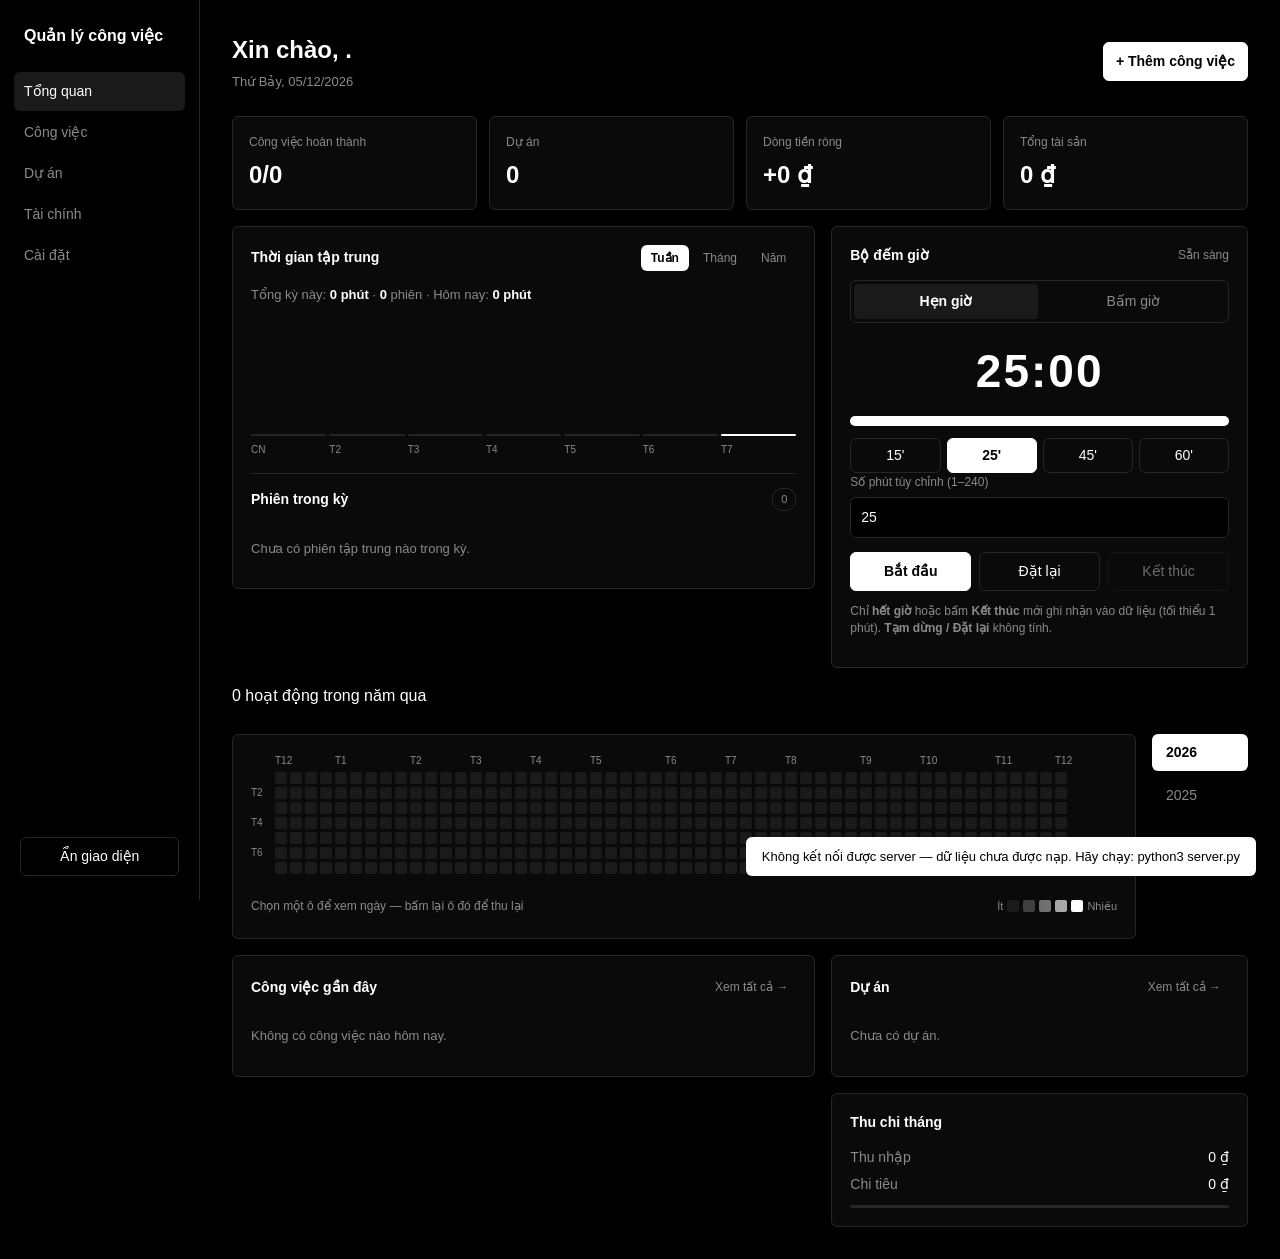
==== commit 53f7337f: "add timer func" ====
--- a/index.html
+++ b/index.html
@@ -104,6 +104,38 @@
   .exp-line { display: flex; justify-content: space-between; align-items: baseline; gap: 12px; flex-wrap: wrap; }
   .exp-line #minExpRemain { font-weight: 600; }
   .note.ok { color: #2ecc71; }
+
+  /* Thời gian tập trung (biểu đồ + bộ đếm giờ) */
+  .range-tabs { display: flex; gap: 4px; }
+  .range-tabs .year-btn { padding: 4px 10px; font-size: 12px; }
+  .focus-summary { color: var(--muted); font-size: 13px; margin-bottom: 12px; }
+  .focus-summary b { color: var(--text); font-weight: 600; }
+  .chart { display: flex; align-items: flex-end; gap: 3px; height: 120px; }
+  .chart .bar { flex: 1 1 0; min-width: 0; min-height: 2px; background: #242424; border-radius: 2px; transition: height .3s ease, background-color .2s ease; }
+  .chart .bar.has { background: #6f6f6f; }
+  .chart .bar.today { background: var(--text); }
+  .chart .bar.has:hover { background: #b5b5b5; }
+  .chart-labels { display: flex; gap: 3px; margin-top: 6px; color: var(--muted); font-size: 10px; }
+  .chart-labels span { flex: 1 1 0; min-width: 0; overflow: hidden; white-space: nowrap; }
+  .focus-list { margin-top: 16px; }
+  .focus-row { display: flex; align-items: center; gap: 10px; padding: 8px 0; border-top: 1px solid var(--line); font-size: 12px; }
+  .focus-row:first-child { border-top: 0; padding-top: 0; }
+  .focus-row .focus-when { color: var(--muted); white-space: nowrap; }
+  .focus-row .focus-dur { font-weight: 600; white-space: nowrap; }
+  .focus-row .spacer { flex: 1; }
+
+  .seg { display: flex; gap: 4px; border: 1px solid var(--line); border-radius: var(--radius); padding: 3px; margin-bottom: 14px; }
+  .seg button { flex: 1; background: transparent; border: 0; color: var(--muted); padding: 7px 8px; border-radius: 4px; }
+  .seg button:hover { color: var(--text); }
+  .seg button.active { background: #1a1a1a; color: var(--text); font-weight: 600; }
+  .seg button:disabled { opacity: .35; cursor: default; }
+  .timer-display { font-size: 46px; font-weight: 600; text-align: center; font-variant-numeric: tabular-nums; letter-spacing: 2px; margin: 4px 0 10px; }
+  .timer-presets { display: flex; gap: 6px; flex-wrap: wrap; margin-top: 12px; }
+  .timer-presets .button { flex: 1; min-width: 46px; padding: 6px 8px; }
+  .timer-presets .button.active { background: var(--text); color: #000; border-color: var(--text); font-weight: 600; }
+  .timer-actions { display: flex; gap: 8px; margin-top: 14px; }
+  .timer-actions .button { flex: 1; }
+  @media (max-width: 800px) { .timer-display { font-size: 38px; } }
 
   .toolbar { display: flex; gap: 8px; flex-wrap: wrap; margin-bottom: 16px; }
   input, select { color: var(--text); background: #000; border: 1px solid var(--line); border-radius: var(--radius); padding: 9px 10px; outline: none; }
@@ -210,6 +242,50 @@
         <div class="stat"><div class="stat-label">Dự án</div><div class="stat-value" id="dashProjectCount">0</div></div>
         <div class="stat"><div class="stat-label">Dòng tiền ròng</div><div class="stat-value" id="dashNetCash">0 ₫</div></div>
         <div class="stat"><div class="stat-label">Tổng tài sản</div><div class="stat-value" id="dashAssets">0 ₫</div></div>
+      </div>
+
+      <!-- Thời gian tập trung: biểu đồ (trái) + bộ đếm giờ (phải) — nằm trên ma trận -->
+      <div class="grid-2" style="margin-bottom:16px;">
+        <section class="panel">
+          <div class="panel-head">
+            <h2>Thời gian tập trung</h2>
+            <span class="range-tabs">
+              <button class="year-btn active" data-focus-range="week">Tuần</button>
+              <button class="year-btn" data-focus-range="month">Tháng</button>
+              <button class="year-btn" data-focus-range="year">Năm</button>
+            </span>
+          </div>
+          <div class="focus-summary" id="focusSummary"></div>
+          <div class="chart" id="focusChart"></div>
+          <div class="chart-labels" id="focusChartLabels"></div>
+          <div id="focusRecent"></div>
+        </section>
+
+        <section class="panel">
+          <div class="panel-head"><h2>Bộ đếm giờ</h2><span class="note" id="timerState">Sẵn sàng</span></div>
+          <div class="seg" id="timerModes">
+            <button class="active" data-focus-mode="timer">Hẹn giờ</button>
+            <button data-focus-mode="stopwatch">Bấm giờ</button>
+          </div>
+          <div class="timer-display" id="timerDisplay">25:00</div>
+          <div class="progress big" id="timerProgress"><span id="timerBar" style="width:100%"></span></div>
+          <div class="timer-presets" id="timerPresets">
+            <button class="button" data-preset="15">15'</button>
+            <button class="button" data-preset="25">25'</button>
+            <button class="button" data-preset="45">45'</button>
+            <button class="button" data-preset="60">60'</button>
+          </div>
+          <div class="form-group" id="timerCustomGroup">
+            <label for="timerMinutes">Số phút tùy chỉnh (1–240)</label>
+            <input type="number" id="timerMinutes" min="1" max="240" value="25" />
+          </div>
+          <div class="timer-actions">
+            <button class="button primary" id="timerToggle">Bắt đầu</button>
+            <button class="button" id="timerReset">Đặt lại</button>
+            <button class="button" id="timerFinish">Kết thúc</button>
+          </div>
+          <p class="note" style="margin-top:12px;line-height:1.45">Chỉ <b>hết giờ</b> hoặc bấm <b>Kết thúc</b> mới ghi nhận vào dữ liệu (tối thiểu 1 phút). <b>Tạm dừng / Đặt lại</b> không tính.</p>
+        </section>
       </div>
 
       <div id="yearCards" class="year-cards"></div>
@@ -357,7 +433,7 @@
 
       <section class="panel" style="max-width:480px;margin-top:16px;">
         <div class="panel-head"><h2>Sao lưu</h2></div>
-        <p class="note" style="margin-bottom:12px">Tải toàn bộ dữ liệu (6 file JSON) về máy dưới dạng một file ZIP.</p>
+        <p class="note" style="margin-bottom:12px">Tải toàn bộ dữ liệu (7 file JSON) về máy dưới dạng một file ZIP.</p>
         <button class="button" id="backupBtn">Tải bản sao lưu ZIP</button>
       </section>
 
@@ -412,6 +488,8 @@
     transactions: [],
     assets: [],
     log: {},
+    focus: [],
+    focusActive: null,
     ui: { idleHide: 60 }
   };
 
@@ -427,6 +505,16 @@
     if (!Array.isArray(s.projects)) s.projects = [];
     if (!Array.isArray(s.transactions)) s.transactions = [];
     if (!Array.isArray(s.assets)) s.assets = [];
+    if (!Array.isArray(s.focus)) s.focus = [];
+    if (s.focusActive === undefined) s.focusActive = null;
+    if (s.focusActive) {
+      // Phiên đang chạy bị hỏng dữ liệu → bỏ, không giữ nửa chừng
+      const fa = s.focusActive;
+      if (!fa.mode || !Number.isFinite(Number(fa.durationSec)) || !Number.isFinite(Number(fa.accumulatedSec))) s.focusActive = null;
+      else { fa.durationSec = Number(fa.durationSec); fa.accumulatedSec = Number(fa.accumulatedSec); }
+    }
+    s.focus = s.focus.filter(f => f && Number.isFinite(Number(f.durationSec)) && f.date)
+      .map(f => ({ id: f.id || Date.now(), mode: f.mode === 'stopwatch' ? 'stopwatch' : 'timer', durationSec: Math.round(Number(f.durationSec)), startedAt: f.startedAt || '', endedAt: f.endedAt || '', status: f.status || 'kết thúc', date: f.date }));
     if (!s.log || typeof s.log !== 'object') s.log = {};
     if (!s.ui) s.ui = { idleHide: 60 };
     s.transactions.forEach((t, i) => { if (!t.id) t.id = Date.now() + i; });
@@ -477,13 +565,24 @@
   }
   const LEVEL_LABELS = ['0–1', '2–3', '4–6', '7–8', '9+'];
   function fmtDay(key) { return `${key.slice(8)}/${key.slice(5, 7)}/${key.slice(0, 4)}`; }
-
-  // Ma trận chỉ tính những việc ĐÃ HOÀN THÀNH trong ngày đó (việc thêm mới chưa
-  // hoàn thành không được tính). Đồng bộ state.log từ danh sách công việc.
+  // Số phút → "3 giờ 20 phút" / "50 phút"
+  function fmtMin(min) {
+    const m = Math.round(Number(min) || 0);
+    if (m < 60) return m + ' phút';
+    const h = Math.floor(m / 60), r = m % 60;
+    return r ? `${h} giờ ${r} phút` : `${h} giờ`;
+  }
+
+  // Ma trận chỉ tính những việc ĐÃ HOÀN THÀNH trong ngày đó và các phiên tập trung
+  // đã kết thúc (việc thêm mới chưa hoàn thành không được tính).
+  // Đồng bộ state.log từ danh sách công việc + phiên tập trung.
   function syncLog() {
     const next = {};
     state.tasks.forEach(t => {
       if (t.status === 'done' && t.completedAt) next[t.completedAt] = (next[t.completedAt] || 0) + 1;
+    });
+    state.focus.forEach(f => {
+      if (f.date) next[f.date] = (next[f.date] || 0) + 1;
     });
     const changed = Object.keys(next).length !== Object.keys(state.log).length ||
       Object.keys(next).some(k => state.log[k] !== next[k]);
@@ -549,6 +648,9 @@
     const offset = start.getDay(); // Chủ nhật = hàng 1
 
     let cells = '', months = '', total = 0;
+    // Số phút tập trung theo ngày (tooltip ô và dòng thông tin ngày được chọn)
+    const focusMinByDay = {};
+    state.focus.forEach(f => { if (f.date) focusMinByDay[f.date] = (focusMinByDay[f.date] || 0) + f.durationSec / 60; });
     for (let i = 0; ; i++) {
       const d = new Date(start.getFullYear(), start.getMonth(), start.getDate() + i);
       if (d > end) break;
@@ -559,13 +661,14 @@
       const row = (i + offset) % 7 + 1;
       if (d.getDate() === 1) months += `<span style="grid-column:${col}">${MONTHS[d.getMonth()]}</span>`;
       const cls = 'cell l' + levelOf(n) + (key > todayKey ? ' future' : '') + (key === todayKey ? ' today' : '') + (key === selectedDay ? ' sel' : '');
-      const label = `${fmtDay(key)}: ${n} hoạt động hoàn thành`;
+      const fm = focusMinByDay[key] ? ` · ${fmtMin(focusMinByDay[key])} tập trung` : '';
+      const label = `${fmtDay(key)}: ${n} hoạt động hoàn thành${fm}`;
       cells += `<button class="${cls}" style="grid-column:${col};grid-row:${row}" data-day="${key}" title="${label}" aria-label="${label}"></button>`;
     }
 
     const title = rolling ? `${total} hoạt động trong năm qua` : `${total} hoạt động trong năm ${y}`;
     const info = selectedDay
-      ? `<span class="note">${fmtDay(selectedDay)} · ${state.log[selectedDay] || 0} hoạt động hoàn thành</span>`
+      ? `<span class="note">${fmtDay(selectedDay)} · ${state.log[selectedDay] || 0} hoạt động hoàn thành${focusMinByDay[selectedDay] ? ' · ' + fmtMin(focusMinByDay[selectedDay]) + ' tập trung' : ''}</span>`
       : `<span class="note">Chọn một ô để xem ngày — bấm lại ô đó để thu lại</span>`;
     const legendCells = LEVEL_LABELS.map((l, i) => `<i class="cell${i ? ' l' + i : ''}" title="${l} hoạt động"></i>`).join('');
     const yearBtns = years.map(yy => `<button class="year-btn${yy === y ? ' active' : ''}" data-year="${yy}">${yy}</button>`).join('');
@@ -590,7 +693,6 @@
             <div style="display:flex;align-items:center;gap:8px;">${info}</div>
             <div style="text-align:right">
               <div class="legend">Ít ${legendCells} Nhiều</div>
-              <div class="note">Chỉ tính việc hoàn thành trong ngày · mức ${LEVEL_LABELS.join(' · ')}</div>
             </div>
           </div>
           <div id="dayTaskList"></div>
@@ -625,12 +727,26 @@
         <button class="button ghost" data-edit-task="${t.id}">Sửa</button>
         <button class="button ghost" data-delete-task="${t.id}" aria-label="Xóa">✕</button>
       </div>`).join('');
+
+    // Phiên tập trung đã ghi nhận trong ngày
+    const dayFocus = state.focus.filter(f => f.date === selectedDay);
+    const focusRows = dayFocus.map(f => `
+      <div class="focus-row">
+        <span class="focus-when">${focusTimeLabel(f)}</span>
+        <span class="focus-dur">${fmtMin(f.durationSec / 60)}</span>
+        <span class="tag">${f.mode === 'stopwatch' ? 'Bấm giờ' : 'Hẹn giờ'} · ${escapeHTML(f.status)}</span>
+        <span class="spacer"></span>
+        <button class="button ghost" data-del-focus="${f.id}" aria-label="Xóa phiên tập trung">✕</button>
+      </div>`).join('');
+
     el.innerHTML = `
       <div class="day-list-head">
         <h2>Công việc ngày ${fmtDay(selectedDay)}</h2>
         <button class="button ghost" data-collapse-day="1">Thu lại ▲</button>
       </div>
-      ${rows || '<div class="empty-note">Không có công việc nào trong ngày này.</div>'}`;
+      ${rows || '<div class="empty-note">Không có công việc nào trong ngày này.</div>'}
+      <div class="day-list-head"><h2>Phiên tập trung</h2><span class="tag">${dayFocus.length}</span></div>
+      <div class="focus-list">${focusRows || '<div class="empty-note">Không có phiên tập trung nào trong ngày này.</div>'}</div>`;
   }
 
   function setHeading() {
@@ -1050,6 +1166,220 @@
     });
   }
 
+  // ── Thời gian tập trung: bộ đếm giờ (hẹn giờ / bấm giờ) + biểu đồ ──────────
+  const FOCUS_MIN_SEC = 60;   // phiên ngắn hơn 1 phút không ghi nhận (chống bấm nhầm)
+  const FOCUS_MAX_MIN = 240;
+  let focusRange = 'week';    // week | month | year
+  let timerMode = 'timer';    // timer (hẹn giờ) | stopwatch (bấm giờ)
+
+  function focusElapsed() {
+    const fa = state.focusActive;
+    if (!fa) return 0;
+    const running = fa.startTs ? Math.floor((Date.now() - fa.startTs) / 1000) : 0;
+    return Math.max(0, (fa.accumulatedSec || 0) + running);
+  }
+  function focusRunning() { return !!(state.focusActive && !state.focusActive.paused); }
+  function pendingDurationSec() {
+    const mins = Math.min(FOCUS_MAX_MIN, Math.max(1, Math.round(Number($('#timerMinutes').value) || 25)));
+    return mins * 60;
+  }
+  function clockOf(iso) {
+    const d = new Date(iso);
+    return isNaN(d.getTime()) ? '' : d.toLocaleTimeString('vi-VN', { hour: '2-digit', minute: '2-digit' });
+  }
+  function focusTimeLabel(f) {
+    const a = clockOf(f.startedAt), b = clockOf(f.endedAt);
+    return a && b ? `${a}–${b}` : (b || a || '');
+  }
+  function fmtClock(sec) {
+    sec = Math.max(0, Math.round(sec));
+    const h = Math.floor(sec / 3600), m = Math.floor(sec % 3600 / 60), s = sec % 60;
+    const mm = String(m).padStart(2, '0'), ss = String(s).padStart(2, '0');
+    return h ? `${h}:${mm}:${ss}` : `${mm}:${ss}`;
+  }
+
+  // Ghi nhận một phiên tập trung — CHỈ gọi khi hết hẹn giờ hoặc người dùng bấm "Kết thúc".
+  function recordFocus(sec, status) {
+    const ended = new Date();
+    const started = new Date(ended.getTime() - sec * 1000);
+    state.focus.unshift({
+      id: Date.now(), mode: state.focusActive ? state.focusActive.mode : timerMode,
+      durationSec: Math.round(sec),
+      startedAt: started.toISOString(), endedAt: ended.toISOString(),
+      status, date: dateKey(ended)
+    });
+    state.focusActive = null;
+    saveState();
+    renderFocus(); renderYears();
+    showToast(`Đã ghi nhận ${fmtMin(sec / 60)} tập trung · ${status}`);
+  }
+
+  function renderFocus() { renderTimer(); renderFocusChart(); }
+
+  function renderTimer() {
+    const fa = state.focusActive;
+    const mode = fa ? fa.mode : timerMode;
+    const isTimer = mode === 'timer';
+    const running = focusRunning();
+    const elapsed = fa ? focusElapsed() : 0;
+    const durationSec = isTimer ? (fa ? fa.durationSec : pendingDurationSec()) : 0;
+
+    $$('#timerModes button').forEach(b => {
+      b.classList.toggle('active', b.dataset.focusMode === mode);
+      b.disabled = running || elapsed > 0; // đang có phiên → không đổi chế độ
+    });
+
+    $('#timerDisplay').textContent = fmtClock(isTimer ? durationSec - elapsed : elapsed);
+    $('#timerProgress').style.display = isTimer ? '' : 'none';
+    $('#timerBar').style.width = (isTimer && durationSec > 0 ? Math.max(0, Math.min(100, (1 - elapsed / durationSec) * 100)) : 100) + '%';
+
+    $('#timerPresets').style.display = isTimer ? '' : 'none';
+    $('#timerCustomGroup').style.display = isTimer ? '' : 'none';
+    $$('#timerPresets .button').forEach(b => b.classList.toggle('active', !fa && Number(b.dataset.preset) * 60 === durationSec));
+    $('#timerMinutes').disabled = running || elapsed > 0;
+
+    $('#timerToggle').textContent = running ? 'Tạm dừng' : (fa ? 'Tiếp tục' : 'Bắt đầu');
+    $('#timerFinish').disabled = !fa;   // luôn bấm được khi có phiên — phần ghi nhận tự lọc phiên < 1 phút
+    $('#timerState').textContent = running ? 'Đang chạy' : (fa ? 'Đã tạm dừng' : 'Sẵn sàng');
+  }
+
+  // Đồng hồ chạy theo timestamp (không đếm tick) → refresh/ẩn tab không sai lệch.
+  function timerTick() {
+    const fa = state.focusActive;
+    if (!fa) return;
+    const elapsed = focusElapsed();
+    if (fa.mode === 'timer' && elapsed >= fa.durationSec) { recordFocus(fa.durationSec, 'đủ giờ'); return; } // hết hẹn giờ
+    renderTimer();
+  }
+
+  $$('#timerModes button').forEach(b => b.addEventListener('click', () => {
+    if (state.focusActive && focusElapsed() > 0) { showToast('Đang có phiên chưa ghi nhận — bấm Kết thúc hoặc Đặt lại trước'); return; }
+    timerMode = b.dataset.focusMode;
+    renderTimer();
+  }));
+  $$('#timerPresets .button').forEach(b => b.addEventListener('click', () => {
+    if (state.focusActive && focusElapsed() > 0) return;
+    $('#timerMinutes').value = b.dataset.preset;
+    renderTimer();
+  }));
+  $('#timerMinutes').addEventListener('input', renderTimer);
+
+  $('#timerToggle').addEventListener('click', () => {
+    const fa = state.focusActive;
+    if (fa && !fa.paused) {          // đang chạy → tạm dừng (không ghi nhận)
+      fa.accumulatedSec = focusElapsed();
+      fa.startTs = null;
+      fa.paused = true;
+    } else if (fa) {                // tạm dừng → chạy tiếp
+      fa.startTs = Date.now();
+      fa.paused = false;
+    } else {                        // bắt đầu phiên mới
+      state.focusActive = {
+        mode: timerMode,
+        durationSec: timerMode === 'timer' ? pendingDurationSec() : 0,
+        accumulatedSec: 0,
+        startTs: Date.now(),
+        paused: false
+      };
+    }
+    saveState(); renderTimer();
+  });
+
+  $('#timerReset').addEventListener('click', () => {  // bỏ phiên hiện tại — KHÔNG ghi nhận
+    if (!state.focusActive) return;
+    state.focusActive = null;
+    saveState(); renderTimer();
+    showToast('Đã đặt lại — phiên này không được ghi nhận');
+  });
+
+  $('#timerFinish').addEventListener('click', () => {
+    const fa = state.focusActive;
+    if (!fa) return;
+    const sec = focusElapsed();
+    if (sec < FOCUS_MIN_SEC) { showToast('Phiên quá ngắn (tối thiểu 1 phút) — không ghi nhận'); return; }
+    recordFocus(sec, (fa.mode === 'timer' && sec >= fa.durationSec) ? 'đủ giờ' : 'kết thúc');
+  });
+
+  // Biểu đồ thời gian tập trung theo Tuần / Tháng / Năm (cột CSS, không cần thư viện)
+  function focusByDate() {
+    const map = {};
+    state.focus.forEach(f => {
+      if (!f.date) return;
+      if (!map[f.date]) map[f.date] = { min: 0, count: 0 };
+      map[f.date].min += f.durationSec / 60;
+      map[f.date].count++;
+    });
+    return map;
+  }
+
+  function focusBuckets(range) {
+    const now = new Date();
+    const map = focusByDate();
+    const todayKey = dateKey(now);
+    const WD = ['CN', 'T2', 'T3', 'T4', 'T5', 'T6', 'T7'];
+    if (range === 'year') {
+      const out = MONTHS.map(label => ({ label, min: 0, count: 0, today: false, title: '' }));
+      Object.keys(map).forEach(key => {
+        if (key.slice(0, 4) !== String(now.getFullYear())) return;
+        const b = out[Number(key.slice(5, 7)) - 1];
+        if (!b) return;
+        b.min += map[key].min; b.count += map[key].count;
+      });
+      out.forEach(b => { b.title = `${b.label} · ${fmtMin(b.min)} · ${b.count} phiên`; });
+      return out;
+    }
+    const days = [];
+    if (range === 'week') {
+      for (let i = 6; i >= 0; i--) days.push(new Date(now.getFullYear(), now.getMonth(), now.getDate() - i));
+    } else {
+      const lastDay = new Date(now.getFullYear(), now.getMonth() + 1, 0).getDate();
+      for (let dd = 1; dd <= lastDay; dd++) days.push(new Date(now.getFullYear(), now.getMonth(), dd));
+    }
+    const lastOfMonth = new Date(now.getFullYear(), now.getMonth() + 1, 0).getDate();
+    return days.map(d => {
+      const key = dateKey(d);
+      const info = map[key] || { min: 0, count: 0 };
+      const label = range === 'week' ? WD[d.getDay()]
+        : (d.getDate() === 1 || d.getDate() % 5 === 0 || d.getDate() === lastOfMonth) ? String(d.getDate()) : '';
+      return { label, min: info.min, count: info.count, today: key === todayKey, title: `${fmtDay(key)} · ${fmtMin(info.min)} · ${info.count} phiên` };
+    });
+  }
+
+  function focusRangeFilter(range) {
+    const now = new Date();
+    if (range === 'year') { const y = String(now.getFullYear()); return key => !!key && key.slice(0, 4) === y; }
+    if (range === 'week') { const from = dateKey(new Date(now.getFullYear(), now.getMonth(), now.getDate() - 6)); const to = dateKey(now); return key => !!key && key >= from && key <= to; }
+    const ym = `${now.getFullYear()}-${String(now.getMonth() + 1).padStart(2, '0')}`;
+    return key => !!key && key.slice(0, 7) === ym;
+  }
+
+  function renderFocusChart() {
+    const buckets = focusBuckets(focusRange);
+    const max = Math.max(1, ...buckets.map(b => b.min));
+    $('#focusChart').innerHTML = buckets.map(b =>
+      `<div class="bar${b.min > 0 ? ' has' : ''}${b.today ? ' today' : ''}" style="height:${b.min > 0 ? Math.max(4, (b.min / max) * 100) : 0}%" title="${escapeHTML(b.title)}"></div>`).join('');
+    $('#focusChartLabels').innerHTML = buckets.map(b => `<span>${b.label}</span>`).join('');
+    $$('.range-tabs .year-btn').forEach(b => b.classList.toggle('active', b.dataset.focusRange === focusRange));
+
+    const totalMin = buckets.reduce((s, b) => s + b.min, 0);
+    const totalCount = buckets.reduce((s, b) => s + b.count, 0);
+    const todayMin = (focusByDate()[dateKey(new Date())] || { min: 0 }).min;
+    $('#focusSummary').innerHTML = `Tổng kỳ này: <b>${fmtMin(totalMin)}</b> · <b>${totalCount}</b> phiên · Hôm nay: <b>${fmtMin(todayMin)}</b>`;
+
+    const inRange = state.focus.filter(f => focusRangeFilter(focusRange)(f.date));
+    const rows = inRange.slice(0, 8).map(f => `
+      <div class="focus-row">
+        <span class="focus-when">${fmtDay(f.date)} · ${focusTimeLabel(f)}</span>
+        <span class="focus-dur">${fmtMin(f.durationSec / 60)}</span>
+        <span class="tag">${f.mode === 'stopwatch' ? 'Bấm giờ' : 'Hẹn giờ'} · ${escapeHTML(f.status)}</span>
+        <span class="spacer"></span>
+        <button class="button ghost" data-del-focus="${f.id}" aria-label="Xóa phiên tập trung">✕</button>
+      </div>`).join('');
+    $('#focusRecent').innerHTML = `
+      <div class="day-list-head"><h2>Phiên trong kỳ</h2><span class="tag">${inRange.length}</span></div>
+      <div class="focus-list">${rows || '<div class="empty-note">Chưa có phiên tập trung nào trong kỳ.</div>'}</div>`;
+  }
+
   // Tài chính
   function renderFinance() {
     let income = 0, expense = 0;
@@ -1172,6 +1502,20 @@
       selectedYear = yy === new Date().getFullYear() ? null : yy;
       selectedDay = null;
       renderYears();
+      return;
+    }
+    const rangeBtn = e.target.closest('[data-focus-range]');
+    if (rangeBtn) { focusRange = rangeBtn.dataset.focusRange; renderFocusChart(); return; }
+    const delFocus = e.target.closest('[data-del-focus]');
+    if (delFocus) {
+      const id = Number(delFocus.dataset.delFocus);
+      const f = state.focus.find(x => x.id === id);
+      if (!f) return;
+      confirmModal('Xóa phiên tập trung', `Xóa phiên ${fmtMin(f.durationSec / 60)} ngày ${fmtDay(f.date)}?`, () => {
+        state.focus = state.focus.filter(x => x.id !== id);
+        saveState(); renderFocus(); renderYears();
+        showToast('Đã xóa phiên tập trung');
+      });
       return;
     }
     const collapseDay = e.target.closest('[data-collapse-day]');
@@ -1449,7 +1793,7 @@
       state.ui = keepUi;
       saveState(); setHeading();
       $('#settingsName').value = state.user.name;
-      renderTasks(); renderProjects(); renderFinance(); renderYears();
+      renderTasks(); renderProjects(); renderFinance(); renderYears(); renderFocus();
       showToast('Đã khôi phục dữ liệu mẫu');
     }
   });
@@ -1504,6 +1848,8 @@
     renderProjects();
     renderFinance();
     renderYears();
+    renderFocus();          // đồng hồ sẽ tự chạy tiếp nếu có phiên đang mở
+    setInterval(timerTick, 250);
 
     applyHeroes();
     renderHeroSettings();
@@ -1515,7 +1861,7 @@
       if (k !== lastDay) {
         lastDay = k;
         selectedDay = null;
-        renderYears(); renderTasks(); renderProjects();
+        renderYears(); renderTasks(); renderProjects(); renderFocus();
       }
     }, 30000);
   }
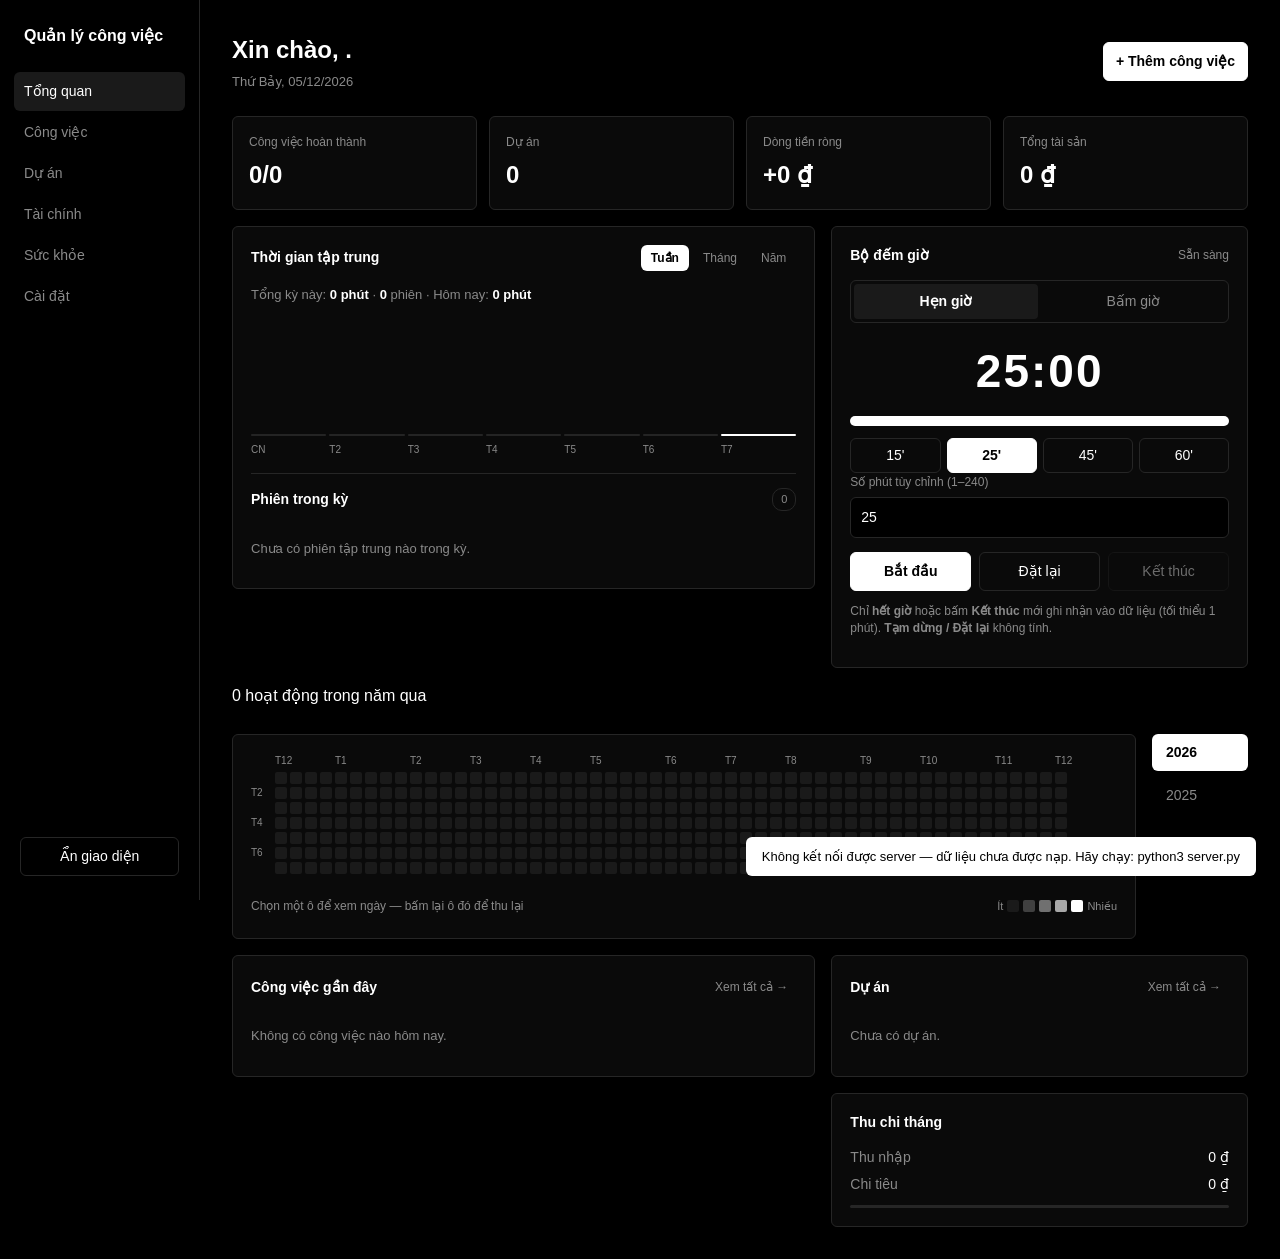
==== commit 848e158c: "update my workplace" ====
--- a/index.html
+++ b/index.html
@@ -12,6 +12,7 @@
     --text: #fff;
     --muted: #8a8a8a;
     --radius: 6px;
+    --health-accent: #2fbf71;
   }
   * { box-sizing: border-box; }
   body {
@@ -136,6 +137,48 @@
   .timer-actions { display: flex; gap: 8px; margin-top: 14px; }
   .timer-actions .button { flex: 1; }
   @media (max-width: 800px) { .timer-display { font-size: 38px; } }
+
+  /* ── Sức khỏe (Health & Fitness) ── */
+  .sport-chips { display: flex; gap: 8px; flex-wrap: wrap; margin-bottom: 16px; }
+  .sport-chip { border: 1px solid var(--line); background: transparent; color: var(--muted); padding: 6px 14px; border-radius: 999px; font-size: 12px; transition: color .2s ease, border-color .2s ease, background-color .2s ease; }
+  .sport-chip:hover { color: var(--text); border-color: #555; }
+  .sport-chip.active { background: var(--health-accent); border-color: var(--health-accent); color: #04150c; font-weight: 600; }
+  .health-matrix .cell { background: #161616; transition: background-color .25s ease, box-shadow .25s ease; }
+  .health-matrix .cell.on { background: var(--text); box-shadow: 0 0 7px rgba(255,255,255,.4); }
+  .health-matrix .cell.on:hover { background: #e2e2e2; }
+  .legend .cell.on { background: var(--text); }
+  .hm-legend { display: flex; align-items: center; justify-content: space-between; gap: 12px; flex-wrap: wrap; margin-top: 10px; }
+  .wrow { display: flex; align-items: center; gap: 10px; padding: 10px 0; border-top: 1px solid var(--line); font-size: 13px; flex-wrap: wrap; }
+  .wrow:first-child { border-top: 0; padding-top: 0; }
+  .wrow .wdate { color: var(--muted); white-space: nowrap; min-width: 62px; }
+  .wrow .wname { font-weight: 600; white-space: nowrap; }
+  .wrow .spacer { flex: 1; }
+  .wtag { display: inline-block; padding: 2px 9px; border: 1px solid rgba(47,191,113,.45); color: var(--health-accent); border-radius: 10px; font-size: 11px; white-space: nowrap; }
+  .hc-wrap { position: relative; margin-bottom: 20px; }
+  .hc-wrap:last-child { margin-bottom: 0; }
+  .hc-title { display: flex; justify-content: space-between; align-items: baseline; gap: 8px; font-size: 12px; color: var(--muted); margin-bottom: 6px; }
+  .hc-title b { color: var(--text); font-size: 13px; }
+  /* Biểu đồ cột: mỗi cột = một nút (ngày với Tuần/Tháng, tháng với Năm) */
+  .hc-chart { display: flex; align-items: flex-end; gap: 3px; height: 130px; }
+  .hc-col { flex: 1 1 0; min-width: 0; height: 100%; padding: 0; border: 0; background: transparent; border-radius: 3px; cursor: pointer; display: flex; align-items: flex-end; position: relative; }
+  .hc-col .hc-fill { display: block; width: 100%; min-height: 2px; background: #242424; border-radius: 3px 3px 0 0; transition: height .3s ease, background-color .2s ease; }
+  .hc-col.has .hc-fill { background: var(--text); }
+  .hc-col.has:hover .hc-fill, .hc-col.has:focus-visible .hc-fill { background: #b5b5b5; }
+  .hc-col:not(.has):not(:disabled):hover .hc-fill { background: #3a3a3a; }
+  .hc-col.today { background: rgba(255,255,255,.05); }
+  .hc-col.has.today .hc-fill { box-shadow: 0 0 8px rgba(255,255,255,.45); }
+  .hc-col:focus-visible { outline: 1px solid var(--text); outline-offset: 1px; }
+  .hc-col:disabled { cursor: default; }
+  .hc-col:disabled .hc-fill { opacity: .4; }
+  .hc-labels { display: flex; gap: 3px; margin-top: 6px; color: var(--muted); font-size: 9px; }
+  .hc-labels span { flex: 1 1 0; min-width: 0; overflow: hidden; white-space: nowrap; text-align: center; }
+  .hc-labels span.today { color: var(--text); font-weight: 600; }
+  .hc-empty { color: var(--muted); font-size: 12px; padding: 6px 0 12px; }
+  .hc-tip { position: absolute; pointer-events: none; background: var(--text); color: #000; padding: 6px 9px; border-radius: 6px; font-size: 11px; line-height: 1.4; white-space: nowrap; transform: translate(-50%, -115%); opacity: 0; transition: opacity .15s ease; z-index: 5; }
+  .hc-tip.show { opacity: 1; }
+  #healthCharts { display: grid; grid-template-columns: repeat(2, minmax(0, 1fr)); gap: 22px 24px; }
+  #healthCharts .hc-wrap { margin-bottom: 0; }
+  @media (max-width: 800px) { #healthCharts { grid-template-columns: 1fr; gap: 18px; } }
 
   .toolbar { display: flex; gap: 8px; flex-wrap: wrap; margin-bottom: 16px; }
   input, select { color: var(--text); background: #000; border: 1px solid var(--line); border-radius: var(--radius); padding: 9px 10px; outline: none; }
@@ -221,6 +264,7 @@
       <button data-view="tasks">Công việc</button>
       <button data-view="projects">Dự án</button>
       <button data-view="finance">Tài chính</button>
+      <button data-view="health">Sức khỏe</button>
       <button data-view="settings">Cài đặt</button>
     </nav>
     <div class="aside-foot">
@@ -416,6 +460,47 @@
       </section>
     </section>
 
+    <!-- Sức khỏe -->
+    <section class="view" id="view-health">
+      <div class="page-head">
+        <div><h1>Sức khỏe</h1><div class="subtitle">Buổi tập, chuỗi ngày tập luyện và thống kê theo từng môn.</div></div>
+        <div style="display:flex;gap:8px;">
+          <button class="button" id="manageSportsBtn">Quản lý môn</button>
+          <button class="button primary" id="addWorkoutBtn">+ Buổi tập</button>
+        </div>
+      </div>
+
+      <div class="stats">
+        <div class="stat"><div class="stat-label">Chuỗi hiện tại</div><div class="stat-value" id="hStreakNow">0 ngày</div><div class="stat-foot" id="hStreakNote"></div></div>
+        <div class="stat"><div class="stat-label">Chuỗi dài nhất</div><div class="stat-value" id="hStreakBest">0 ngày</div></div>
+        <div class="stat"><div class="stat-label">Buổi tập 7 ngày qua</div><div class="stat-value" id="hWeekCount">0</div></div>
+        <div class="stat"><div class="stat-label">Tổng số buổi</div><div class="stat-value" id="hTotalCount">0</div></div>
+      </div>
+
+      <section class="panel" style="margin-bottom:16px;">
+        <div class="panel-head"><h2>Ma trận check-in</h2></div>
+        <div id="healthSports" class="sport-chips"></div>
+        <div id="healthMatrix"></div>
+      </section>
+
+      <section class="panel" style="margin-bottom:16px;">
+        <div class="panel-head">
+          <h2>Biểu đồ theo môn</h2>
+          <span class="range-tabs" id="healthChartTabs">
+            <button class="year-btn" data-hchart="week">Tuần</button>
+            <button class="year-btn" data-hchart="month">Tháng</button>
+            <button class="year-btn active" data-hchart="year">Năm</button>
+          </span>
+        </div>
+        <div id="healthCharts"></div>
+      </section>
+
+      <section class="panel">
+        <div class="panel-head"><h2>Lịch sử tập luyện</h2><span class="note" id="workoutCount"></span></div>
+        <div id="workoutLogList"></div>
+      </section>
+    </section>
+
     <!-- Cài đặt -->
     <section class="view" id="view-settings">
       <div class="page-head"><div><h1>Cài đặt</h1></div></div>
@@ -433,7 +518,7 @@
 
       <section class="panel" style="max-width:480px;margin-top:16px;">
         <div class="panel-head"><h2>Sao lưu</h2></div>
-        <p class="note" style="margin-bottom:12px">Tải toàn bộ dữ liệu (7 file JSON) về máy dưới dạng một file ZIP.</p>
+        <p class="note" style="margin-bottom:12px">Tải toàn bộ dữ liệu (8 file JSON) về máy dưới dạng một file ZIP.</p>
         <button class="button" id="backupBtn">Tải bản sao lưu ZIP</button>
       </section>
 
@@ -490,6 +575,7 @@
     log: {},
     focus: [],
     focusActive: null,
+    health: { sports: [], workouts: [], activeSport: 'all' },
     ui: { idleHide: 60 }
   };
 
@@ -515,6 +601,19 @@
     }
     s.focus = s.focus.filter(f => f && Number.isFinite(Number(f.durationSec)) && f.date)
       .map(f => ({ id: f.id || Date.now(), mode: f.mode === 'stopwatch' ? 'stopwatch' : 'timer', durationSec: Math.round(Number(f.durationSec)), startedAt: f.startedAt || '', endedAt: f.endedAt || '', status: f.status || 'kết thúc', date: f.date }));
+    // Sức khỏe: danh sách môn + nhật ký buổi tập (data/health.json)
+    if (!s.health || typeof s.health !== 'object') s.health = {};
+    if (!Array.isArray(s.health.sports) || !s.health.sports.length) s.health.sports = JSON.parse(JSON.stringify(DEFAULT_SPORTS));
+    if (!Array.isArray(s.health.workouts)) s.health.workouts = [];
+    if (!s.health.activeSport) s.health.activeSport = 'all';
+    s.health.sports.forEach(sp => {
+      if (!sp.id) sp.id = 'sp' + Date.now() + Math.floor(Math.random() * 1000);
+      sp.name = String(sp.name || 'Môn tập').trim() || 'Môn tập';
+      sp.kind = ['distance', 'reps', 'reps_sets', 'gym'].includes(sp.kind) ? sp.kind : 'distance';
+    });
+    s.health.workouts = s.health.workouts
+      .filter(w => w && w.sportId && /^\d{4}-\d{2}-\d{2}$/.test(w.date || ''))
+      .map(w => ({ id: Number(w.id) || Date.now(), sportId: w.sportId, date: w.date, createdAt: w.createdAt || w.date, metrics: (w.metrics && typeof w.metrics === 'object') ? w.metrics : {} }));
     if (!s.log || typeof s.log !== 'object') s.log = {};
     if (!s.ui) s.ui = { idleHide: 60 };
     s.transactions.forEach((t, i) => { if (!t.id) t.id = Date.now() + i; });
@@ -583,6 +682,10 @@
     });
     state.focus.forEach(f => {
       if (f.date) next[f.date] = (next[f.date] || 0) + 1;
+    });
+    // Buổi tập sức khỏe hoàn thành trong ngày cũng là 1 hoạt động
+    (state.health && state.health.workouts ? state.health.workouts : []).forEach(w => {
+      if (w && w.date) next[w.date] = (next[w.date] || 0) + 1;
     });
     const changed = Object.keys(next).length !== Object.keys(state.log).length ||
       Object.keys(next).some(k => state.log[k] !== next[k]);
@@ -729,8 +832,7 @@
       </div>`).join('');
 
     // Phiên tập trung đã ghi nhận trong ngày
-    const dayFocus = state.focus.filter(f => f.date === selectedDay);
-    const focusRows = dayFocus.map(f => `
+    const dayFocus = state.focus.filter(f => f.date === selectedDay);    const focusRows = dayFocus.map(f => `
       <div class="focus-row">
         <span class="focus-when">${focusTimeLabel(f)}</span>
         <span class="focus-dur">${fmtMin(f.durationSec / 60)}</span>
@@ -739,6 +841,16 @@
         <button class="button ghost" data-del-focus="${f.id}" aria-label="Xóa phiên tập trung">✕</button>
       </div>`).join('');
 
+    // Buổi tập trong ngày (module Sức khỏe)
+    const dayWorkouts = (state.health && state.health.workouts ? state.health.workouts : []).filter(w => w.date === selectedDay);
+    const workoutRows = dayWorkouts.map(w => `
+      <div class="focus-row">
+        <span class="focus-when">${escapeHTML((sportById(w.sportId) || {}).name || '?')}</span>
+        <span class="focus-dur">${metricSummary(w)}</span>
+        <span class="spacer"></span>
+        <button class="button ghost" data-open-health="1">Mở Sức khỏe →</button>
+      </div>`).join('');
+
     el.innerHTML = `
       <div class="day-list-head">
         <h2>Công việc ngày ${fmtDay(selectedDay)}</h2>
@@ -746,7 +858,9 @@
       </div>
       ${rows || '<div class="empty-note">Không có công việc nào trong ngày này.</div>'}
       <div class="day-list-head"><h2>Phiên tập trung</h2><span class="tag">${dayFocus.length}</span></div>
-      <div class="focus-list">${focusRows || '<div class="empty-note">Không có phiên tập trung nào trong ngày này.</div>'}</div>`;
+      <div class="focus-list">${focusRows || '<div class="empty-note">Không có phiên tập trung nào trong ngày này.</div>'}</div>
+      <div class="day-list-head"><h2>Buổi tập</h2><span class="tag">${dayWorkouts.length}</span></div>
+      <div class="focus-list">${workoutRows || '<div class="empty-note">Không có buổi tập nào trong ngày này.</div>'}</div>`;
   }
 
   function setHeading() {
@@ -755,7 +869,7 @@
   $('#today').textContent = new Date().toLocaleDateString('vi-VN', { weekday: 'long', day: '2-digit', month: '2-digit', year: 'numeric' });
 
   // Hình nền tiêu đề trang (ảnh/video lưu trong IndexedDB)
-  const HERO_PAGES = [['dashboard', 'Tổng quan'], ['tasks', 'Công việc'], ['projects', 'Dự án'], ['finance', 'Tài chính'], ['settings', 'Cài đặt']];
+  const HERO_PAGES = [['dashboard', 'Tổng quan'], ['tasks', 'Công việc'], ['projects', 'Dự án'], ['finance', 'Tài chính'], ['health', 'Sức khỏe'], ['settings', 'Cài đặt']];
   const HERO_MAX = 50 * 1024 * 1024;
   const hero = {};
   let heroTarget = null;
@@ -1023,6 +1137,7 @@
     $$('.view').forEach(v => v.classList.toggle('active', v.id === `view-${view}`));
     $$('.nav button[data-view]').forEach(b => b.classList.toggle('active', b.dataset.view === view));
     if (view === 'projects') renderProjects();
+    if (view === 'health') renderHealth();
     window.scrollTo({ top: 0 });
   }
   $$('.nav button[data-view]').forEach(b => b.addEventListener('click', () => { showUI(); go(b.dataset.view); }));
@@ -1359,7 +1474,7 @@
     $('#focusChart').innerHTML = buckets.map(b =>
       `<div class="bar${b.min > 0 ? ' has' : ''}${b.today ? ' today' : ''}" style="height:${b.min > 0 ? Math.max(4, (b.min / max) * 100) : 0}%" title="${escapeHTML(b.title)}"></div>`).join('');
     $('#focusChartLabels').innerHTML = buckets.map(b => `<span>${b.label}</span>`).join('');
-    $$('.range-tabs .year-btn').forEach(b => b.classList.toggle('active', b.dataset.focusRange === focusRange));
+    $$('.range-tabs .year-btn[data-focus-range]').forEach(b => b.classList.toggle('active', b.dataset.focusRange === focusRange));
 
     const totalMin = buckets.reduce((s, b) => s + b.min, 0);
     const totalCount = buckets.reduce((s, b) => s + b.count, 0);
@@ -1379,6 +1494,374 @@
       <div class="day-list-head"><h2>Phiên trong kỳ</h2><span class="tag">${inRange.length}</span></div>
       <div class="focus-list">${rows || '<div class="empty-note">Chưa có phiên tập trung nào trong kỳ.</div>'}</div>`;
   }
+
+  // ── Sức khỏe (Health & Fitness): môn thể dục, ma trận check-in, biểu đồ ──
+  const DEFAULT_SPORTS = [
+    { id: 'run', name: 'Chạy bộ', kind: 'distance' },
+    { id: 'bike', name: 'Đạp xe', kind: 'distance' },
+    { id: 'rope', name: 'Nhảy dây', kind: 'reps' },
+    { id: 'gym', name: 'Gym', kind: 'gym' }
+  ];
+  const SPORT_KINDS = [['distance', 'Quãng đường (km + phút)'], ['reps', 'Số rep (rep + phút)'], ['reps_sets', 'Rep + Hiệp (không tạ)'], ['gym', 'Tạ (kg + rep + hiệp)']];
+  const KIND_LABEL = { distance: 'Quãng đường', reps: 'Rep', reps_sets: 'Rep + Hiệp', gym: 'Tạ' };
+  let healthYear = null; // năm đang xem trong ma trận sức khỏe (null = năm hiện tại)
+  let healthChartRange = 'year'; // khoảng thời gian của biểu đồ: week | month | year
+
+  // Lọc buổi tập theo khoảng Tuần (7 ngày qua) / Tháng (tháng này) / Năm (năm nay)
+  function healthRangeFilter(range) {
+    const now = new Date();
+    if (range === 'week') { const from = dateKey(new Date(now.getFullYear(), now.getMonth(), now.getDate() - 6)); return k => k >= from; }
+    if (range === 'month') { const ym = dateKey(now).slice(0, 7); return k => k.slice(0, 7) === ym; }
+    return k => k.slice(0, 4) === String(now.getFullYear());
+  }
+
+  const healthState = () => state.health;
+  const sportById = id => (state.health ? state.health.sports.find(s => s.id === id) : null);
+  const activeSportId = () => (state.health ? state.health.activeSport : 'all');
+  const fmtNum = v => Number(v || 0).toLocaleString('vi-VN', { maximumFractionDigits: 2 });
+  const metricUnit = kind => kind === 'distance' ? 'km' : ((kind === 'reps' || kind === 'reps_sets') ? 'rep' : 'vol');
+
+  // Chỉ số của một buổi tập → chuỗi mô tả theo từng loại môn
+  function metricSummary(w) {
+    const sp = sportById(w.sportId), m = w.metrics || {};
+    if (!sp) return '';
+    if (sp.kind === 'distance') return `${fmtNum(m.km)} km · ${fmtNum(m.minutes)} phút`;
+    if (sp.kind === 'reps') return `${fmtNum(m.reps)} rep · ${fmtNum(m.minutes)} phút`;
+    if (sp.kind === 'reps_sets') return `${fmtNum(m.reps)} rep · ${fmtNum(m.sets)} hiệp`;
+    return `${fmtNum(m.kg)} kg × ${fmtNum(m.reps)} × ${fmtNum(m.sets)}`;
+  }
+  function workoutTagsHTML(w) {
+    const sp = sportById(w.sportId), m = w.metrics || {};
+    if (!sp) return '';
+    if (sp.kind === 'distance') return `<span class="wtag">${fmtNum(m.km)} km</span><span class="wtag">${fmtNum(m.minutes)} phút</span>`;
+    if (sp.kind === 'reps') return `<span class="wtag">${fmtNum(m.reps)} rep</span><span class="wtag">${fmtNum(m.minutes)} phút</span>`;
+    if (sp.kind === 'reps_sets') return `<span class="wtag">${fmtNum(m.reps)} rep</span><span class="wtag">${fmtNum(m.sets)} hiệp</span>`;
+    const vol = (Number(m.kg) || 0) * (Number(m.reps) || 0) * (Number(m.sets) || 0);
+    return `<span class="wtag">${fmtNum(m.kg)} kg × ${fmtNum(m.reps)} × ${fmtNum(m.sets)}</span><span class="wtag">vol ${fmtNum(vol)}</span>`;
+  }
+  // Giá trị dùng cho biểu đồ: km (chạy/đạp xe), rep (nhảy dây/rep+hiệp), volume kg×rep×hiệp (gym)
+  function metricValue(w) {
+    const sp = sportById(w.sportId), m = w.metrics || {};
+    if (!sp) return 0;
+    if (sp.kind === 'distance') return Number(m.km) || 0;
+    if (sp.kind === 'gym') return (Number(m.kg) || 0) * (Number(m.reps) || 0) * (Number(m.sets) || 0);
+    return Number(m.reps) || 0;
+  }
+
+  // Chuỗi ngày tập: hiện tại (kéo tới hôm nay hoặc hôm qua) và dài nhất lịch sử
+  function streakInfo(filter) {
+    const days = new Set(state.health.workouts.filter(w => filter === 'all' || w.sportId === filter).map(w => w.date));
+    let best = 0, cur = 0, prev = null;
+    [...days].sort().forEach(k => {
+      const d = new Date(k + 'T00:00:00');
+      cur = (prev && Math.round((d - prev) / 86400000) === 1) ? cur + 1 : 1;
+      prev = d;
+      if (cur > best) best = cur;
+    });
+    const now = new Date();
+    if (!days.has(dateKey(now))) now.setDate(now.getDate() - 1); // hôm nay chưa tập → chuỗi tính tới hôm qua
+    let streak = 0;
+    while (days.has(dateKey(now))) { streak++; now.setDate(now.getDate() - 1); }
+    return { current: streak, best, trainedToday: days.has(dateKey(new Date())) };
+  }
+
+  // Bộ lọc môn (chips) — dùng chung cho ma trận, danh sách và biểu đồ
+  function renderExerciseSelector() {
+    const chips = [{ id: 'all', name: 'Tất cả' }, ...state.health.sports];
+    $('#healthSports').innerHTML = chips.map(c =>
+      `<button class="sport-chip${activeSportId() === c.id ? ' active' : ''}" data-sport="${escapeHTML(c.id)}">${escapeHTML(c.name)}</button>`).join('');
+  }
+
+  function renderHealthStats() {
+    const f = activeSportId();
+    const s = streakInfo(f);
+    const now = new Date();
+    const from = dateKey(new Date(now.getFullYear(), now.getMonth(), now.getDate() - 6));
+    const list = state.health.workouts.filter(w => f === 'all' || w.sportId === f);
+    $('#hStreakNow').textContent = s.current + ' ngày';
+    $('#hStreakBest').textContent = s.best + ' ngày';
+    $('#hWeekCount').textContent = list.filter(w => w.date >= from).length;
+    $('#hTotalCount').textContent = list.length;
+    $('#hStreakNote').textContent = s.trainedToday ? 'Đã tập hôm nay ✓' : 'Hôm nay chưa tập';
+  }
+
+  // Ma trận check-in: 12 tháng, ô có buổi tập → tô xanh lá nổi bật
+  function healthDaysMap(filter) {
+    const map = {};
+    state.health.workouts.forEach(w => {
+      if (filter !== 'all' && w.sportId !== filter) return;
+      if (!map[w.date]) map[w.date] = [];
+      map[w.date].push(w);
+    });
+    return map;
+  }
+
+  function renderHealthMatrix() {
+    const now = new Date();
+    const thisYear = now.getFullYear();
+    const todayKey = dateKey(now);
+    const days = healthDaysMap(activeSportId());
+    const years = [];
+    for (let yy = thisYear; yy >= thisYear - 4; yy--) years.push(yy);
+    Object.keys(days).forEach(k => {
+      const y = Number(k.slice(0, 4));
+      if (!years.includes(y)) years.push(y);
+    });
+    years.sort((a, b) => b - a);
+    const y = (healthYear && years.includes(healthYear)) ? healthYear : thisYear;
+    const { start, end, rolling } = viewRange(y, now);
+    const offset = start.getDay();
+
+    let cells = '', months = '', total = 0;
+    for (let i = 0; ; i++) {
+      const d = new Date(start.getFullYear(), start.getMonth(), start.getDate() + i);
+      if (d > end) break;
+      const key = dateKey(d);
+      const list = days[key] || [];
+      total += list.length;
+      const col = Math.floor((i + offset) / 7) + 1;
+      const row = (i + offset) % 7 + 1;
+      if (d.getDate() === 1) months += `<span style="grid-column:${col}">${MONTHS[d.getMonth()]}</span>`;
+      const detail = list.map(w => `${(sportById(w.sportId) || {}).name || ''} ${metricSummary(w)}`).filter(s => s.trim()).join(' · ');
+      const label = `${fmtDay(key)}${list.length ? ' · ' + detail : ' · không tập'}`;
+      const cls = 'cell' + (list.length ? ' on' : '') + (key > todayKey ? ' future' : '') + (key === todayKey ? ' today' : '');
+      cells += `<button class="${cls}" style="grid-column:${col};grid-row:${row}" title="${escapeHTML(label)}" aria-label="${escapeHTML(label)}"></button>`;
+    }
+
+    const title = `${total} buổi tập trong ${rolling ? '12 tháng qua' : 'năm ' + y}`;
+    const yearBtns = years.map(yy => `<button class="year-btn${yy === y ? ' active' : ''}" data-hyear="${yy}">${yy}</button>`).join('');
+    $('#healthMatrix').innerHTML = `
+      <div class="year-layout">
+        <section>
+          <div class="matrix-scroll" data-hview="${y}">
+            <div class="matrix-frame">
+              <div class="wd"><span style="grid-row:2">T2</span><span style="grid-row:4">T4</span><span style="grid-row:6">T6</span></div>
+              <div>
+                <div class="months">${months}</div>
+                <div class="matrix health-matrix">${cells}</div>
+              </div>
+            </div>
+          </div>
+          <div class="hm-legend">
+            <span class="note">${title}</span>
+            <span class="legend">Không tập <i class="cell"></i><i class="cell on"></i> Có tập</span>
+          </div>
+        </section>
+        <div class="year-list">${yearBtns}</div>
+      </div>`;
+  }
+
+  // Lịch sử buổi tập
+  function renderWorkoutLogList() {
+    const f = activeSportId();
+    const list = state.health.workouts
+      .filter(w => f === 'all' || w.sportId === f)
+      .sort((a, b) => a.date === b.date ? String(b.createdAt).localeCompare(String(a.createdAt)) : b.date.localeCompare(a.date));
+    const rows = list.slice(0, 40).map(w => `
+      <div class="wrow">
+        <span class="wdate">${fmtDay(w.date)}</span>
+        <span class="wname">${escapeHTML((sportById(w.sportId) || {}).name || '?')}</span>
+        ${workoutTagsHTML(w)}
+        <span class="spacer"></span>
+        <button class="button ghost" data-edit-workout="${w.id}">Sửa</button>
+        <button class="button ghost" data-del-workout="${w.id}" aria-label="Xóa">✕</button>
+      </div>`).join('');
+    $('#workoutLogList').innerHTML = rows || '<div class="empty-note">Chưa có buổi tập nào. Bấm “+ Buổi tập” để ghi nhận.</div>';
+    $('#workoutCount').textContent = list.length ? `${list.length} buổi` : '';
+  }
+
+  // Biểu đồ: mỗi môn một biểu đồ đường riêng (y = km | reps | kg) + đường TB 7 buổi
+  // Các mốc thời gian của biểu đồ: Tuần = 7 ngày, Tháng = từng ngày, Năm = 12 tháng.
+  // Mỗi mốc là một nút <button>; giá trị = tổng trong mốc đó (gym theo volume kg×rep×hiệp).
+  function healthBuckets(sp) {
+    const now = new Date();
+    const todayKey = dateKey(now);
+    const inRange = healthRangeFilter(healthChartRange);
+    const list = state.health.workouts.filter(w => w.sportId === sp.id && inRange(w.date));
+    const sumByDate = {};
+    const countByDate = {};
+    list.forEach(w => {
+      sumByDate[w.date] = (sumByDate[w.date] || 0) + metricValue(w);
+      countByDate[w.date] = (countByDate[w.date] || 0) + 1;
+    });
+    const WD = ['CN', 'T2', 'T3', 'T4', 'T5', 'T6', 'T7'];
+    const buckets = [];
+    if (healthChartRange === 'week') {
+      for (let i = 6; i >= 0; i--) {
+        const d = new Date(now.getFullYear(), now.getMonth(), now.getDate() - i);
+        const key = dateKey(d);
+        buckets.push({ label: WD[d.getDay()], full: fmtDay(key), date: key, today: key === todayKey,
+          value: sumByDate[key] || 0, count: countByDate[key] || 0, future: key > todayKey });
+      }
+    } else if (healthChartRange === 'month') {
+      const lastDay = new Date(now.getFullYear(), now.getMonth() + 1, 0).getDate();
+      for (let day = 1; day <= lastDay; day++) {
+        const d = new Date(now.getFullYear(), now.getMonth(), day);
+        const key = dateKey(d);
+        buckets.push({ label: (day === 1 || day % 5 === 0 || day === lastDay) ? String(day) : '', full: fmtDay(key), date: key, today: key === todayKey,
+          value: sumByDate[key] || 0, count: countByDate[key] || 0, future: key > todayKey });
+      }
+    } else {
+      for (let m = 0; m < 12; m++) {
+        let value = 0, count = 0;
+        const ym = now.getFullYear() + '-' + String(m + 1).padStart(2, '0');
+        Object.keys(sumByDate).forEach(k => {
+          if (k.slice(0, 7) === ym) { value += sumByDate[k]; count += countByDate[k]; }
+        });
+        buckets.push({ label: MONTHS[m], full: `${MONTHS[m]}/${now.getFullYear()}`, date: ym + '-01', today: m === now.getMonth(),
+          value, count, future: ym > todayKey.slice(0, 7) });
+      }
+    }
+    return buckets;
+  }
+
+  function healthChartHTML(sp) {
+    const buckets = healthBuckets(sp);
+    const unit = metricUnit(sp.kind);
+    const total = buckets.reduce((s, b) => s + b.value, 0);
+    const sessions = buckets.reduce((s, b) => s + b.count, 0);
+    const title = `<div class="hc-title"><b>${escapeHTML(sp.name)}</b><span>${unit} · kỳ này ${fmtNum(total)}</span></div>`;
+    if (!state.health.workouts.some(w => w.sportId === sp.id)) {
+      return `<div class="hc-wrap">${title}<div class="hc-empty">Chưa có dữ liệu cho môn này.</div></div>`;
+    }
+    const max = Math.max(1, ...buckets.map(b => b.value));
+    const cols = buckets.map(b => {
+      const tip = b.count
+        ? `${b.full} · ${fmtNum(b.value)} ${unit} · ${b.count} buổi`
+        : `${b.full} · chưa có buổi tập`;
+      const cls = 'hc-col' + (b.value > 0 ? ' has' : '') + (b.today ? ' today' : '');
+      const h = b.value > 0 ? Math.max(4, (b.value / max) * 100) : 0;
+      const attrs = b.future
+        ? 'disabled aria-disabled="true"'
+        : `data-hdate="${b.date}"`;
+      return `<button type="button" class="${cls}" style="height:100%" ${attrs}\n        data-tip="${escapeHTML(tip)}" aria-label="${escapeHTML(tip)}"><span class="hc-fill" style="height:${h}%"></span></button>`;
+    }).join('');
+    const labels = buckets.map(b => `<span class="${b.today ? 'today' : ''}">${b.label}</span>`).join('');
+    const emptyNote = sessions === 0 ? '<div class="hc-empty">Không có buổi tập nào trong khoảng này.</div>' : '';
+    return `<div class="hc-wrap">
+      ${title}
+      ${emptyNote}
+      <div class="hc-chart" role="group" aria-label="${escapeHTML(sp.name)} — ${healthChartRange === 'year' ? '12 tháng' : (healthChartRange === 'month' ? 'các ngày trong tháng' : '7 ngày qua')}">${cols}</div>
+      <div class="hc-labels">${labels}</div>
+      <div class="hc-tip"></div>
+    </div>`;
+  }
+
+  function renderHealthCharts() {
+    const f = activeSportId();
+    const sports = f === 'all' ? state.health.sports : state.health.sports.filter(s => s.id === f);
+    $('#healthCharts').innerHTML = sports.map(healthChartHTML).join('') || '<div class="empty-note">Chưa có môn thể dục nào.</div>';
+    $$('#healthCharts .hc-col').forEach(el => {
+      const wrap = el.closest('.hc-wrap'), tip = wrap.querySelector('.hc-tip');
+      const show = () => {
+        const r = el.getBoundingClientRect(), pr = wrap.getBoundingClientRect();
+        tip.textContent = el.dataset.tip;
+        tip.style.left = (r.left + r.width / 2 - pr.left) + 'px';
+        tip.style.top = (r.top - pr.top) + 'px';
+        tip.classList.add('show');
+      };
+      const hide = () => tip.classList.remove('show');
+      el.addEventListener('mouseenter', show);
+      el.addEventListener('mouseleave', hide);
+      el.addEventListener('focus', show);   // hỗ trợ bàn phím
+      el.addEventListener('blur', hide);
+      el.addEventListener('click', () => openWorkoutEditor(null, el.dataset.hdate)); // bấm cột → thêm buổi tập ngày đó
+    });
+  }
+
+  function renderHealth() {
+    if (!$('#healthMatrix')) return;
+    renderExerciseSelector(); renderHealthStats(); renderHealthMatrix(); renderWorkoutLogList(); renderHealthCharts();
+  }
+
+  // Form chỉ số động theo từng loại môn
+  function workoutFieldsHTML(kind, m = {}) {
+    const num = (id, label, val, step) => `<div class="form-group"><label for="${id}">${label}</label><input type="number" id="${id}" step="${step || '1'}" min="0" value="${(val === undefined || val === null || isNaN(Number(val))) ? '' : Number(val)}" /></div>`;
+    if (kind === 'distance') return num('wKm', 'Số km', m.km, '0.1') + num('wMinutes', 'Thời gian (phút)', m.minutes);
+    if (kind === 'reps') return num('wReps', 'Số rep', m.reps) + num('wMinutes', 'Thời gian (phút)', m.minutes);
+    if (kind === 'reps_sets') return num('wReps', 'Số rep', m.reps) + num('wSets', 'Số hiệp', m.sets);
+    return num('wKg', 'Số kg tạ (tối đa / trung bình)', m.kg) + num('wReps', 'Số rep mỗi hiệp', m.reps) + num('wSets', 'Số hiệp', m.sets);
+  }
+
+  function openWorkoutEditor(id, presetDate) { // presetDate: ngày điền sẵn khi bấm vào cột biểu đồ
+    const h = state.health;
+    const w = id ? h.workouts.find(x => x.id === id) : null;
+    const defaultSport = w ? w.sportId : (activeSportId() !== 'all' && sportById(activeSportId()) ? activeSportId() : (h.sports[0] ? h.sports[0].id : ''));
+    const sportOptions = h.sports.map(s => `<option value="${escapeHTML(s.id)}" ${s.id === defaultSport ? 'selected' : ''}>${escapeHTML(s.name)} — ${KIND_LABEL[s.kind] || s.kind}</option>`).join('');
+    const initDate = w ? w.date : (/^\d{4}-\d{2}-\d{2}$/.test(presetDate || '') ? presetDate : dateKey(new Date()));
+    openModal(w ? 'Sửa buổi tập' : 'Thêm buổi tập', `
+      <div class="form-group"><label for="wSport">Môn thể dục</label><select id="wSport">${sportOptions}</select></div>
+      <div id="wFields">${workoutFieldsHTML((sportById(defaultSport) || {}).kind || 'distance', w ? w.metrics : {})}</div>
+      <div class="form-group"><label for="wDate">Ngày</label><input type="date" id="wDate" value="${initDate}" /></div>
+    `, () => {
+      const sp = sportById($('#wSport').value);
+      const date = $('#wDate').value;
+      const read = sel => { const el = $(sel); return el ? Number(el.value) : NaN; };
+      if (!sp) { showToast('Không có môn thể dục này'); return false; }
+      if (!/^\d{4}-\d{2}-\d{2}$/.test(date)) { showToast('Vui lòng chọn ngày'); return false; }
+      let metrics;
+      if (sp.kind === 'distance') {
+        const km = read('#wKm'), minutes = read('#wMinutes');
+        if (!(km > 0) || !(minutes > 0)) { showToast('Vui lòng nhập km và thời gian > 0'); return false; }
+        metrics = { km, minutes };
+      } else if (sp.kind === 'reps') {
+        const reps = read('#wReps'), minutes = read('#wMinutes');
+        if (!(reps > 0) || !(minutes > 0)) { showToast('Vui lòng nhập số rep và thời gian > 0'); return false; }
+        metrics = { reps, minutes };
+      } else if (sp.kind === 'reps_sets') {
+        const reps = read('#wReps'), sets = read('#wSets');
+        if (!(reps > 0) || !(sets > 0)) { showToast('Vui lòng nhập số rep và số hiệp > 0'); return false; }
+        metrics = { reps, sets };
+      } else {
+        const kg = read('#wKg'), reps = read('#wReps'), sets = read('#wSets');
+        if (!(kg > 0) || !(reps > 0) || !(sets > 0)) { showToast('Vui lòng nhập kg, số rep và số hiệp > 0'); return false; }
+        metrics = { kg, reps, sets };
+      }
+      if (w) { w.sportId = sp.id; w.date = date; w.metrics = metrics; }
+      else h.workouts.unshift({ id: Date.now(), sportId: sp.id, date, createdAt: new Date().toISOString(), metrics });
+      saveState(); renderHealth(); renderYears();
+      showToast(w ? 'Đã cập nhật buổi tập' : 'Đã thêm buổi tập');
+      return true;
+    });
+    $('#wSport').addEventListener('change', e => {
+      const sp = sportById(e.target.value);
+      $('#wFields').innerHTML = workoutFieldsHTML((sp || {}).kind || 'distance', {});
+    });
+  }
+
+  // Quản lý môn thể dục (thêm / xóa)
+  function renderSportList() {
+    const el = $('#sportList');
+    if (!el) return;
+    el.innerHTML = state.health.sports.map(s => {
+      const used = state.health.workouts.some(w => w.sportId === s.id);
+      return `<div class="wrow">
+        <span class="wname">${escapeHTML(s.name)}</span>
+        <span class="wtag">${KIND_LABEL[s.kind] || s.kind}</span>
+        <span class="spacer"></span>
+        <button class="button ghost" data-sport-del="${escapeHTML(s.id)}" ${used ? 'disabled title="Môn này đã có dữ liệu buổi tập"' : ''}>✕</button>
+      </div>`;
+    }).join('') || '<div class="empty-note">Chưa có môn nào.</div>';
+  }
+
+  $('#addWorkoutBtn').addEventListener('click', () => openWorkoutEditor());
+  $('#manageSportsBtn').addEventListener('click', () => {
+    openModal('Quản lý môn thể dục', `
+      <div id="sportList"></div>
+      <div class="form-group" style="margin-top:16px"><label for="newSportName">Thêm môn mới</label><input id="newSportName" placeholder="Ví dụ: Bơi lội" /></div>
+      <div class="form-group"><label for="newSportKind">Bộ chỉ số</label><select id="newSportKind">${optionsHTML(SPORT_KINDS, 'distance')}</select></div>
+    `, () => {
+      const name = $('#newSportName').value.trim();
+      const kind = $('#newSportKind').value;
+      if (!name) { showToast('Vui lòng nhập tên môn thể dục'); return false; }
+      if (state.health.sports.some(s => s.name.toLowerCase() === name.toLowerCase())) { showToast('Môn thể dục này đã tồn tại'); return false; }
+      state.health.sports.push({ id: 'sp' + Date.now(), name, kind });
+      saveState(); renderHealth();
+      showToast('Đã thêm môn ' + name);
+      return true;
+    });
+    renderSportList();
+  });
 
   // Tài chính
   function renderFinance() {
@@ -1518,6 +2001,56 @@
       });
       return;
     }
+    // ── Sức khỏe ──
+    const sportChip = e.target.closest('[data-sport]');
+    if (sportChip) {
+      state.health.activeSport = sportChip.dataset.sport;
+      saveState(); renderHealth();
+      return;
+    }
+    const hYearBtn = e.target.closest('[data-hyear]');
+    if (hYearBtn) {
+      const yy = Number(hYearBtn.dataset.hyear);
+      healthYear = yy === new Date().getFullYear() ? null : yy;
+      renderHealthMatrix();
+      return;
+    }
+    const hChartBtn = e.target.closest('[data-hchart]');
+    if (hChartBtn) {
+      healthChartRange = hChartBtn.dataset.hchart;
+      $$('#healthChartTabs .year-btn').forEach(b => b.classList.toggle('active', b.dataset.hchart === healthChartRange));
+      renderHealthCharts();
+      return;
+    }
+    const sportDel = e.target.closest('[data-sport-del]');
+    if (sportDel) {
+      const id = sportDel.dataset.sportDel;
+      const sp = sportById(id);
+      if (!sp) return;
+      if (state.health.workouts.some(w => w.sportId === id)) { showToast('Môn này đã có dữ liệu buổi tập, không xóa được'); return; }
+      state.health.sports = state.health.sports.filter(s => s.id !== id);
+      if (state.health.activeSport === id) state.health.activeSport = 'all';
+      saveState(); renderHealth(); renderSportList();
+      showToast('Đã xóa môn ' + sp.name);
+      return;
+    }
+    const editWorkout = e.target.closest('[data-edit-workout]');
+    if (editWorkout) { openWorkoutEditor(Number(editWorkout.dataset.editWorkout)); return; }
+    const delWorkout = e.target.closest('[data-del-workout]');
+    if (delWorkout) {
+      const id = Number(delWorkout.dataset.delWorkout);
+      const w = state.health.workouts.find(x => x.id === id);
+      if (!w) return;
+      const sp = sportById(w.sportId);
+      confirmModal('Xóa buổi tập', `Xóa buổi ${(sp || {}).name || ''} ngày ${fmtDay(w.date)}?`, () => {
+        state.health.workouts = state.health.workouts.filter(x => x.id !== id);
+        saveState(); renderHealth(); renderYears();
+        showToast('Đã xóa buổi tập');
+      });
+      return;
+    }
+    const openHealth = e.target.closest('[data-open-health]');
+    if (openHealth) { go('health'); return; }
     const collapseDay = e.target.closest('[data-collapse-day]');
     if (collapseDay) { selectedDay = null; renderYears(); return; }
     const dayCell = e.target.closest('[data-day]');
@@ -1788,12 +2321,12 @@
   $('#resetData').addEventListener('click', () => {
     if (confirm('Khôi phục dữ liệu mẫu ban đầu? Dữ liệu hiện tại sẽ mất.')) {
       const keepLog = state.log, keepUi = state.ui;
-      state = JSON.parse(JSON.stringify(defaultState));
+      state = normalizeState(JSON.parse(JSON.stringify(defaultState)));
       state.log = keepLog;
       state.ui = keepUi;
       saveState(); setHeading();
       $('#settingsName').value = state.user.name;
-      renderTasks(); renderProjects(); renderFinance(); renderYears(); renderFocus();
+      renderTasks(); renderProjects(); renderFinance(); renderYears(); renderFocus(); renderHealth();
       showToast('Đã khôi phục dữ liệu mẫu');
     }
   });
@@ -1849,6 +2382,7 @@
     renderFinance();
     renderYears();
     renderFocus();          // đồng hồ sẽ tự chạy tiếp nếu có phiên đang mở
+    renderHealth();
     setInterval(timerTick, 250);
 
     applyHeroes();
@@ -1861,7 +2395,7 @@
       if (k !== lastDay) {
         lastDay = k;
         selectedDay = null;
-        renderYears(); renderTasks(); renderProjects(); renderFocus();
+        renderYears(); renderTasks(); renderProjects(); renderFocus(); renderHealth();
       }
     }, 30000);
   }
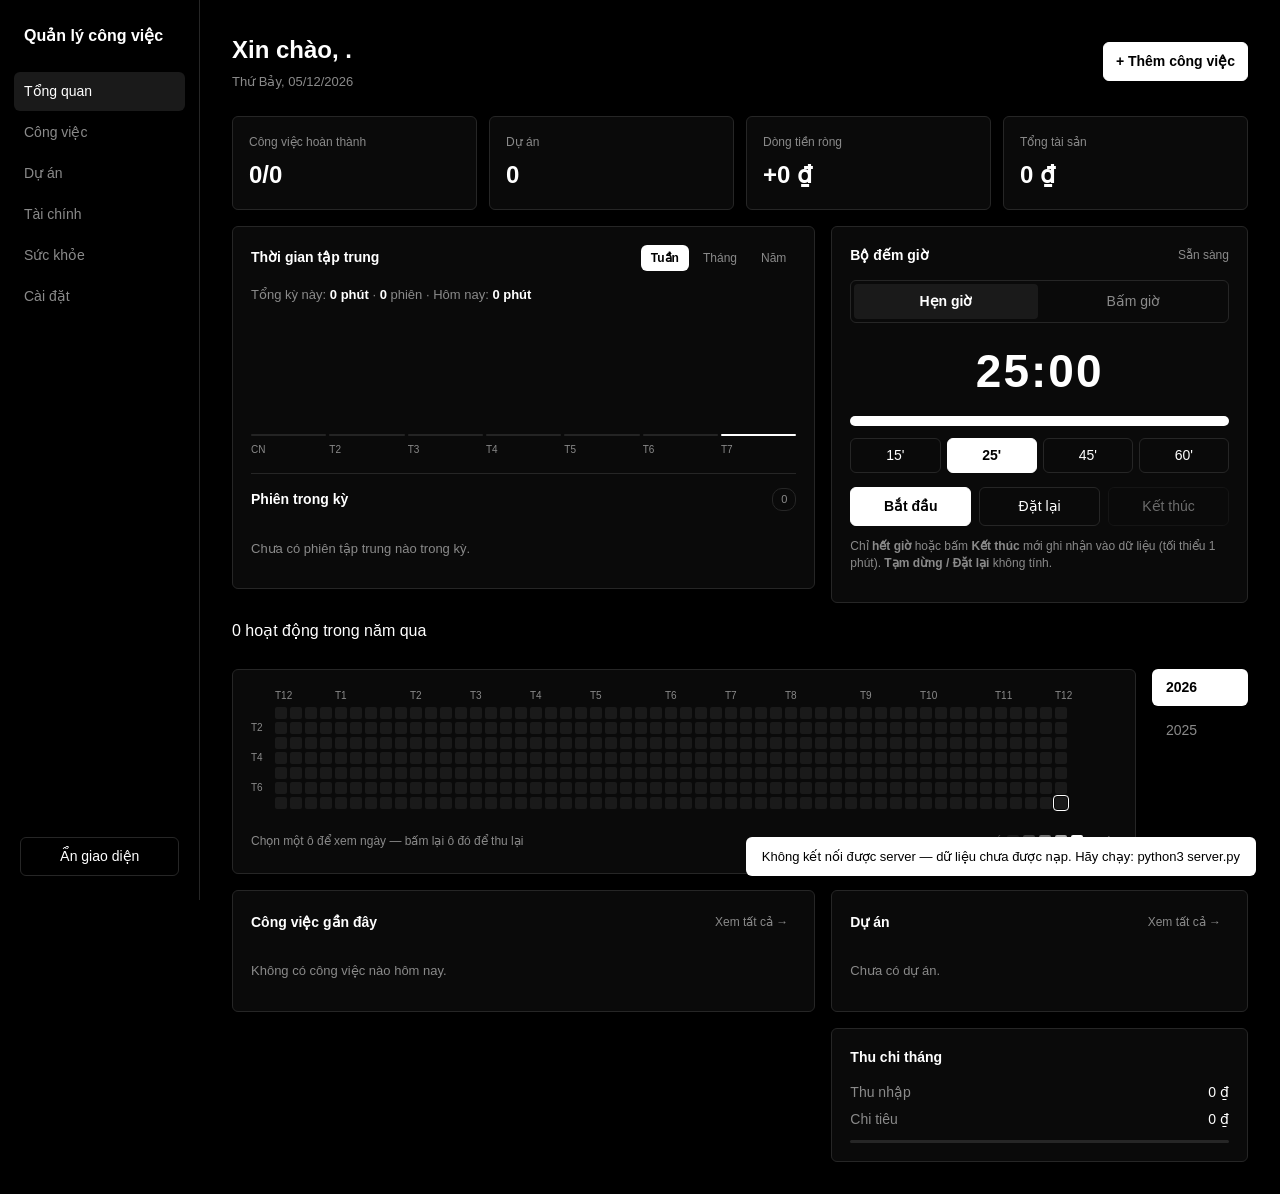
==== commit 5cb8b7c8: "update UX-UI" ====
--- a/index.html
+++ b/index.html
@@ -42,18 +42,17 @@
   #bgLayer { position: fixed; inset: 0; z-index: 0; }
   #bgLayer img, #bgLayer video { width: 100%; height: 100%; object-fit: cover; display: block; }
   #bgLayer:not(:empty)::after { content: ''; position: absolute; inset: 0; background: rgba(0,0,0,.05); }
-  body.has-bg .page-head h1, body.has-bg .page-head .subtitle { text-shadow: 0 1px 8px rgba(0,0,0,.85); }
+  body.has-bg .page-head h1, body.has-bg .page-head .subtitle { text-shadow: 0 1px 8px rgba(0,0,0,.65); }
   body.has-bg .page-head .subtitle { color: #d4d4d4; }
   .app { position: relative; z-index: 1; }
-  body.has-bg .panel, body.has-bg .stat { background: rgba(10,10,10,.86); }
-  body.has-bg aside { background: rgba(0,0,0,.6); }
+  body.has-bg .panel, body.has-bg .stat { background: rgba(10,10,10,.65); }
+  body.has-bg aside { background: rgba(0,0,0,.35); }
   .aside-foot { margin-top: auto; padding: 16px 6px 0; display: grid; gap: 8px; }
-  .ui-hint { display: none; }
-  main { transition: opacity .3s ease, filter .3s ease, visibility 0s; }
+  .ui-hint { display: none; position: fixed; left: 50%; bottom: 18px; transform: translateX(-50%); z-index: 5; }
+  main, aside { transition: opacity .3s ease, filter .3s ease, visibility 0s; }
   body.ui-hidden { overflow: hidden; }
-  body.ui-hidden main { opacity: 0; filter: blur(8px); visibility: hidden; pointer-events: none; transition: opacity .3s ease, filter .3s ease, visibility 0s linear .3s; }
+  body.ui-hidden main, body.ui-hidden aside { opacity: 0; filter: blur(8px); visibility: hidden; pointer-events: none; transition: opacity .3s ease, filter .3s ease, visibility 0s linear .3s; }
   body.ui-hidden .ui-hint { display: block; }
-  body.ui-hidden #hideUiBtn { display: none; }
   .button:disabled { opacity: .4; cursor: default; }
   .hero-row { display: flex; justify-content: space-between; align-items: center; gap: 12px; padding: 12px 0; border-top: 1px solid var(--line); }
   .hero-row:first-child { border-top: 0; padding-top: 0; }
@@ -119,6 +118,14 @@
   .chart-labels { display: flex; gap: 3px; margin-top: 6px; color: var(--muted); font-size: 10px; }
   .chart-labels span { flex: 1 1 0; min-width: 0; overflow: hidden; white-space: nowrap; }
   .focus-list { margin-top: 16px; }
+  /* "Phiên trong kỳ": tối đa 5 card, nhiều hơn thì cuộn trong khung 5 card */
+  .focus-scroll { max-height: calc(5 * 34px); overflow-y: auto; overscroll-behavior: contain; }
+  .focus-scroll .focus-row { height: 34px; padding: 0; box-sizing: border-box; }
+  .focus-scroll::-webkit-scrollbar { width: 6px; }
+  .focus-scroll::-webkit-scrollbar-track { background: transparent; }
+  .focus-scroll::-webkit-scrollbar-thumb { background: #333; border-radius: 3px; }
+  .focus-scroll::-webkit-scrollbar-thumb:hover { background: #555; }
+  .focus-scroll { scrollbar-width: thin; scrollbar-color: #333 transparent; }
   .focus-row { display: flex; align-items: center; gap: 10px; padding: 8px 0; border-top: 1px solid var(--line); font-size: 12px; }
   .focus-row:first-child { border-top: 0; padding-top: 0; }
   .focus-row .focus-when { color: var(--muted); white-space: nowrap; }
@@ -131,12 +138,17 @@
   .seg button.active { background: #1a1a1a; color: var(--text); font-weight: 600; }
   .seg button:disabled { opacity: .35; cursor: default; }
   .timer-display { font-size: 46px; font-weight: 600; text-align: center; font-variant-numeric: tabular-nums; letter-spacing: 2px; margin: 4px 0 10px; }
+  /* Bấm vào khung giờ để sửa trực tiếp (chỉ khi đang rảnh) */
+  .timer-display.can-edit { cursor: pointer; border-radius: var(--radius); transition: background-color .2s ease; }
+  .timer-display.can-edit:hover { background: #141414; }
+  .timer-display .timer-edit { width: 100%; font-size: 46px; font-weight: 600; text-align: center; font-variant-numeric: tabular-nums; letter-spacing: 2px; color: var(--text); background: transparent; border: 0; border-bottom: 2px solid var(--text); border-radius: 0; padding: 0 0 2px; outline: none; }
+  .timer-display .timer-edit:focus { border-color: var(--text); }
   .timer-presets { display: flex; gap: 6px; flex-wrap: wrap; margin-top: 12px; }
   .timer-presets .button { flex: 1; min-width: 46px; padding: 6px 8px; }
   .timer-presets .button.active { background: var(--text); color: #000; border-color: var(--text); font-weight: 600; }
   .timer-actions { display: flex; gap: 8px; margin-top: 14px; }
   .timer-actions .button { flex: 1; }
-  @media (max-width: 800px) { .timer-display { font-size: 38px; } }
+  @media (max-width: 800px) { .timer-display, .timer-display .timer-edit { font-size: 38px; } }
 
   /* ── Sức khỏe (Health & Fitness) ── */
   .sport-chips { display: flex; gap: 8px; flex-wrap: wrap; margin-bottom: 16px; }
@@ -256,6 +268,7 @@
 </head>
 <body>
 <div id="bgLayer" aria-hidden="true"></div>
+<div class="note ui-hint">Di chuyển chuột hoặc nhấn phím bất kỳ để hiện thị</div>
 <div class="app">
   <aside>
     <div class="brand">Quản lý công việc</div>
@@ -269,7 +282,6 @@
     </nav>
     <div class="aside-foot">
       <button class="button" id="hideUiBtn">Ẩn giao diện</button>
-      <div class="note ui-hint">Nhấn Enter để hiện lại</div>
     </div>
   </aside>
 
@@ -311,17 +323,13 @@
             <button class="active" data-focus-mode="timer">Hẹn giờ</button>
             <button data-focus-mode="stopwatch">Bấm giờ</button>
           </div>
-          <div class="timer-display" id="timerDisplay">25:00</div>
+          <div class="timer-display" id="timerDisplay" title="Bấm để sửa thời gian">25:00</div>
           <div class="progress big" id="timerProgress"><span id="timerBar" style="width:100%"></span></div>
           <div class="timer-presets" id="timerPresets">
             <button class="button" data-preset="15">15'</button>
             <button class="button" data-preset="25">25'</button>
             <button class="button" data-preset="45">45'</button>
             <button class="button" data-preset="60">60'</button>
-          </div>
-          <div class="form-group" id="timerCustomGroup">
-            <label for="timerMinutes">Số phút tùy chỉnh (1–240)</label>
-            <input type="number" id="timerMinutes" min="1" max="240" value="25" />
           </div>
           <div class="timer-actions">
             <button class="button primary" id="timerToggle">Bắt đầu</button>
@@ -375,6 +383,7 @@
             <option value="Project">Project</option>
             <option value="Tài chính">Tài chính</option>
             <option value="Đời thường">Đời thường</option>
+            <option value="Khác">Khác</option>
           </select>
           <select id="taskFilter">
             <option value="all">Tất cả trạng thái</option>
@@ -539,10 +548,11 @@
             <option value="30">Sau 30 giây</option>
             <option value="60">Sau 1 phút</option>
             <option value="120">Sau 2 phút</option>
+            <option value="150">Sau 2,5 phút</option>
             <option value="300">Sau 5 phút</option>
           </select>
         </div>
-        <p class="note">Khi giao diện ẩn chỉ còn hình nền và thanh điều hướng. Nhấn Enter để hiện lại.</p>
+        <p class="note">Tự ẩn nền: hết thời gian chờ thì ẩn, di chuyển chuột hoặc nhấn phím là hiện lại. Nút "Ẩn giao diện": ẩn khóa cứng, chỉ nhấn Enter mới hiện lại.</p>
       </section>
     </section>
   </main>
@@ -576,7 +586,7 @@
     focus: [],
     focusActive: null,
     health: { sports: [], workouts: [], activeSport: 'all' },
-    ui: { idleHide: 60 }
+    ui: { idleHide: 150 }
   };
 
   // State khởi tạo mặc định. Nạp thật từ server trong loadState() ở cuối script.
@@ -615,7 +625,7 @@
       .filter(w => w && w.sportId && /^\d{4}-\d{2}-\d{2}$/.test(w.date || ''))
       .map(w => ({ id: Number(w.id) || Date.now(), sportId: w.sportId, date: w.date, createdAt: w.createdAt || w.date, metrics: (w.metrics && typeof w.metrics === 'object') ? w.metrics : {} }));
     if (!s.log || typeof s.log !== 'object') s.log = {};
-    if (!s.ui) s.ui = { idleHide: 60 };
+    if (!s.ui) s.ui = { idleHide: 150 };
     s.transactions.forEach((t, i) => { if (!t.id) t.id = Date.now() + i; });
     // Migration: thêm ngày hẹn / ngày hoàn thành cho task cũ
     s.tasks.forEach(t => {
@@ -968,24 +978,41 @@
 
   // Ẩn / hiện giao diện
   let lastActive = Date.now();
+  let uiLock = false;   // true = ẩn bằng nút (khóa) → chỉ Enter mới hiện; false = ẩn nền (chuột/phím vẫn hiện)
   const uiHidden = () => document.body.classList.contains('ui-hidden');
-
-  function hideUI() {
+  const HINT_LOCKED = 'Nhấn Enter để hiện thị';
+  const HINT_IDLE = 'Di chuyển chuột hoặc nhấn phím bất kỳ để hiện thị';
+
+  function updateHint() {
+    const hint = $('.ui-hint');
+    if (hint) hint.textContent = uiLock ? HINT_LOCKED : HINT_IDLE;
+  }
+
+  function hideUI(lock = false) {
     if (uiHidden() || modalOverlay.classList.contains('open')) return;
     if (document.activeElement && document.activeElement !== document.body) document.activeElement.blur();
+    uiLock = lock;
+    updateHint();
     document.body.classList.add('ui-hidden');
   }
   function showUI() {
     if (!uiHidden()) return;
+    uiLock = false;
     lastActive = Date.now();
+    updateHint();
     document.body.classList.remove('ui-hidden');
   }
 
+  // Đang ẩn: không bị khóa → bất kỳ phím / chuột / chạm / cuộn nào cũng hiện lại; bị khóa → bỏ qua
   ['mousemove', 'mousedown', 'keydown', 'touchstart', 'wheel', 'scroll'].forEach(ev =>
-    window.addEventListener(ev, () => { if (!uiHidden()) lastActive = Date.now(); }, { passive: true }));
-
+    window.addEventListener(ev, () => {
+      if (uiHidden()) { if (!uiLock) showUI(); }
+      else lastActive = Date.now();
+    }, { passive: true }));
+
+  // Ẩn bằng nút (khóa) → chỉ phím Enter mới hiện lại
   document.addEventListener('keydown', e => {
-    if (uiHidden() && e.key === 'Enter') { e.preventDefault(); showUI(); }
+    if (uiHidden() && uiLock && e.key === 'Enter') { e.preventDefault(); showUI(); }
   }, true);
 
   setInterval(() => {
@@ -993,7 +1020,7 @@
     if (sec && !uiHidden() && Date.now() - lastActive >= sec * 1000) hideUI();
   }, 1000);
 
-  $('#hideUiBtn').addEventListener('click', hideUI);
+  $('#hideUiBtn').addEventListener('click', () => hideUI(true));
   $('#idleHide').addEventListener('change', e => {
     state.ui.idleHide = Number(e.target.value) || 0;
     lastActive = Date.now();
@@ -1002,7 +1029,7 @@
   });
 
   // Sửa / xóa dữ liệu đã nhập
-  const TASK_TAGS = ['Học tập', 'Project', 'Tài chính', 'Đời thường'];
+  const TASK_TAGS = ['Học tập', 'Project', 'Tài chính', 'Đời thường', 'Khác'];
   const ASSET_TYPES = [['chứng khoán', 'Chứng khoán'], ['vàng', 'Vàng'], ['tiền ảo', 'Tiền ảo'], ['cho thuê', 'Cho thuê'], ['kinh doanh', 'Kinh doanh'], ['khác', 'Khác']];
   const optionsHTML = (list, selected) => list.map(([v, l]) => `<option value="${escapeHTML(v)}" ${v === selected ? 'selected' : ''}>${escapeHTML(l)}</option>`).join('');
 
@@ -1285,7 +1312,10 @@
   const FOCUS_MIN_SEC = 60;   // phiên ngắn hơn 1 phút không ghi nhận (chống bấm nhầm)
   const FOCUS_MAX_MIN = 240;
   let focusRange = 'week';    // week | month | year
+  let focusListHidden = false; // ẩn/hiện danh sách "Phiên trong kỳ"
   let timerMode = 'timer';    // timer (hẹn giờ) | stopwatch (bấm giờ)
+  let pendingMin = 25;        // số phút hẹn giờ đang chờ (sửa trực tiếp trên khung giờ)
+  let editingTimer = false;   // đang ở chế độ sửa thời gian trên khung giờ
 
   function focusElapsed() {
     const fa = state.focusActive;
@@ -1295,7 +1325,7 @@
   }
   function focusRunning() { return !!(state.focusActive && !state.focusActive.paused); }
   function pendingDurationSec() {
-    const mins = Math.min(FOCUS_MAX_MIN, Math.max(1, Math.round(Number($('#timerMinutes').value) || 25)));
+    const mins = Math.min(FOCUS_MAX_MIN, Math.max(1, Math.round(Number(pendingMin) || 25)));
     return mins * 60;
   }
   function clockOf(iso) {
@@ -1344,14 +1374,15 @@
       b.disabled = running || elapsed > 0; // đang có phiên → không đổi chế độ
     });
 
-    $('#timerDisplay').textContent = fmtClock(isTimer ? durationSec - elapsed : elapsed);
+    if (fa && editingTimer) editingTimer = false;   // phiên khởi động → đóng luôn chế độ sửa
+    if (!editingTimer) $('#timerDisplay').textContent = fmtClock(isTimer ? durationSec - elapsed : elapsed);
     $('#timerProgress').style.display = isTimer ? '' : 'none';
     $('#timerBar').style.width = (isTimer && durationSec > 0 ? Math.max(0, Math.min(100, (1 - elapsed / durationSec) * 100)) : 100) + '%';
 
     $('#timerPresets').style.display = isTimer ? '' : 'none';
-    $('#timerCustomGroup').style.display = isTimer ? '' : 'none';
     $$('#timerPresets .button').forEach(b => b.classList.toggle('active', !fa && Number(b.dataset.preset) * 60 === durationSec));
-    $('#timerMinutes').disabled = running || elapsed > 0;
+    // Khung giờ chỉ sửa được khi rảnh (không có phiên) và đang ở chế độ hẹn giờ
+    $('#timerDisplay').classList.toggle('can-edit', isTimer && !fa && !editingTimer);
 
     $('#timerToggle').textContent = running ? 'Tạm dừng' : (fa ? 'Tiếp tục' : 'Bắt đầu');
     $('#timerFinish').disabled = !fa;   // luôn bấm được khi có phiên — phần ghi nhận tự lọc phiên < 1 phút
@@ -1369,15 +1400,67 @@
 
   $$('#timerModes button').forEach(b => b.addEventListener('click', () => {
     if (state.focusActive && focusElapsed() > 0) { showToast('Đang có phiên chưa ghi nhận — bấm Kết thúc hoặc Đặt lại trước'); return; }
+    if (editingTimer) { editingTimer = false; }   // đang sửa trên khung giờ → đóng chế độ sửa
     timerMode = b.dataset.focusMode;
     renderTimer();
   }));
   $$('#timerPresets .button').forEach(b => b.addEventListener('click', () => {
     if (state.focusActive && focusElapsed() > 0) return;
-    $('#timerMinutes').value = b.dataset.preset;
+    pendingMin = Number(b.dataset.preset);
+    if (editingTimer) editingTimer = false;   // chọn preset khi đang sửa → áp dụng luôn, đóng ô nhập
     renderTimer();
   }));
-  $('#timerMinutes').addEventListener('input', renderTimer);
+
+  // ── Sửa thời gian trực tiếp trên khung giờ (thay ô nhập phút tùy chỉnh) ──
+  // Chấp nhận: "45" (phút) · "1:30" (giờ:phút) · "1:30:00" (giờ:phút:giây)
+  function parseTimeInput(raw) {
+    const s = String(raw).trim().replace(/[^\d:]/g, '');
+    if (!s) return null;
+    const parts = s.split(':').map(Number);
+    if (parts.some(isNaN)) return null;
+    let mins;
+    if (parts.length === 1) mins = parts[0];
+    else if (parts.length === 2) mins = parts[0] * 60 + parts[1];
+    else if (parts.length === 3) mins = parts[0] * 60 + parts[1] + parts[2] / 60;
+    else return null;
+    if (mins <= 0) return null;
+    return Math.round(mins);
+  }
+
+  function commitTimerEdit(inp, cancel) {
+    editingTimer = false;
+    if (cancel) { renderTimer(); return; }
+    const mins = parseTimeInput(inp.value);
+    if (mins === null) { showToast('Giá trị không hợp lệ — giữ nguyên ' + pendingMin + ' phút'); renderTimer(); return; }
+    if (mins > FOCUS_MAX_MIN) { showToast('Tối đa ' + FOCUS_MAX_MIN + ' phút'); pendingMin = FOCUS_MAX_MIN; renderTimer(); return; }
+    pendingMin = Math.max(1, mins);
+    renderTimer();
+  }
+
+  $('#timerDisplay').addEventListener('click', () => {
+    if (editingTimer) return;
+    const fa = state.focusActive;
+    if (fa) { showToast('Đang có phiên — không sửa được thời gian'); return; }
+    if (timerMode !== 'timer') { showToast('Chế độ bấm giờ không cần đặt thời gian'); return; }
+    editingTimer = true;
+    const inp = document.createElement('input');
+    inp.className = 'timer-edit';
+    inp.type = 'text';
+    inp.inputMode = 'numeric';
+    inp.value = pendingMin >= 60 ? (Math.floor(pendingMin / 60) + ':' + String(pendingMin % 60).padStart(2, '0')) : String(pendingMin);
+    inp.setAttribute('aria-label', 'Sửa thời gian hẹn giờ (phút hoặc giờ:phút)');
+    $('#timerDisplay').innerHTML = '';
+    $('#timerDisplay').appendChild(inp);
+    inp.focus();
+    inp.select();
+    inp.addEventListener('keydown', e => {
+      if (e.key === 'Enter') { e.preventDefault(); commitTimerEdit(inp, false); }
+      else if (e.key === 'Escape') { e.preventDefault(); commitTimerEdit(inp, true); }
+    });
+    inp.addEventListener('blur', () => { if (editingTimer) commitTimerEdit(inp, false); });
+    // click preset khi đang sửa → giữ ô input (đồng bộ giá trị trong preset handler)
+    inp.addEventListener('click', e => e.stopPropagation());
+  });
 
   $('#timerToggle').addEventListener('click', () => {
     const fa = state.focusActive;
@@ -1482,7 +1565,7 @@
     $('#focusSummary').innerHTML = `Tổng kỳ này: <b>${fmtMin(totalMin)}</b> · <b>${totalCount}</b> phiên · Hôm nay: <b>${fmtMin(todayMin)}</b>`;
 
     const inRange = state.focus.filter(f => focusRangeFilter(focusRange)(f.date));
-    const rows = inRange.slice(0, 8).map(f => `
+    const rows = inRange.map(f => `
       <div class="focus-row">
         <span class="focus-when">${fmtDay(f.date)} · ${focusTimeLabel(f)}</span>
         <span class="focus-dur">${fmtMin(f.durationSec / 60)}</span>
@@ -1491,8 +1574,12 @@
         <button class="button ghost" data-del-focus="${f.id}" aria-label="Xóa phiên tập trung">✕</button>
       </div>`).join('');
     $('#focusRecent').innerHTML = `
-      <div class="day-list-head"><h2>Phiên trong kỳ</h2><span class="tag">${inRange.length}</span></div>
-      <div class="focus-list">${rows || '<div class="empty-note">Chưa có phiên tập trung nào trong kỳ.</div>'}</div>`;
+      <div class="day-list-head">
+        <h2>Phiên trong kỳ</h2>
+        <span class="tag">${inRange.length}</span>
+        ${inRange.length ? `<button class="button ghost" data-collapse-focus="1">${focusListHidden ? 'Mở ▾' : 'Thu lại ▲'}</button>` : ''}
+      </div>
+      <div class="focus-list focus-scroll" style="${focusListHidden ? 'display:none' : ''}">${rows || '<div class="empty-note">Chưa có phiên tập trung nào trong kỳ.</div>'}</div>`;
   }
 
   // ── Sức khỏe (Health & Fitness): môn thể dục, ma trận check-in, biểu đồ ──
@@ -1989,6 +2076,8 @@
     }
     const rangeBtn = e.target.closest('[data-focus-range]');
     if (rangeBtn) { focusRange = rangeBtn.dataset.focusRange; renderFocusChart(); return; }
+    const collapseFocus = e.target.closest('[data-collapse-focus]');
+    if (collapseFocus) { focusListHidden = !focusListHidden; renderFocusChart(); return; }
     const delFocus = e.target.closest('[data-del-focus]');
     if (delFocus) {
       const id = Number(delFocus.dataset.delFocus);
@@ -2163,6 +2252,7 @@
         <option value="Project">Project</option>
         <option value="Tài chính">Tài chính</option>
         <option value="Đời thường">Đời thường</option>
+        <option value="Khác">Khác</option>
       </select></div>
       <div class="form-group" id="projSelectGroup" style="display:none;"><label>Thuộc dự án</label><select id="mTaskProject">${projOptions}</select></div>
       <div class="form-group"><label>Ngày hẹn (để trống nếu không hẹn)</label><input type="date" id="mTaskDue" /></div>
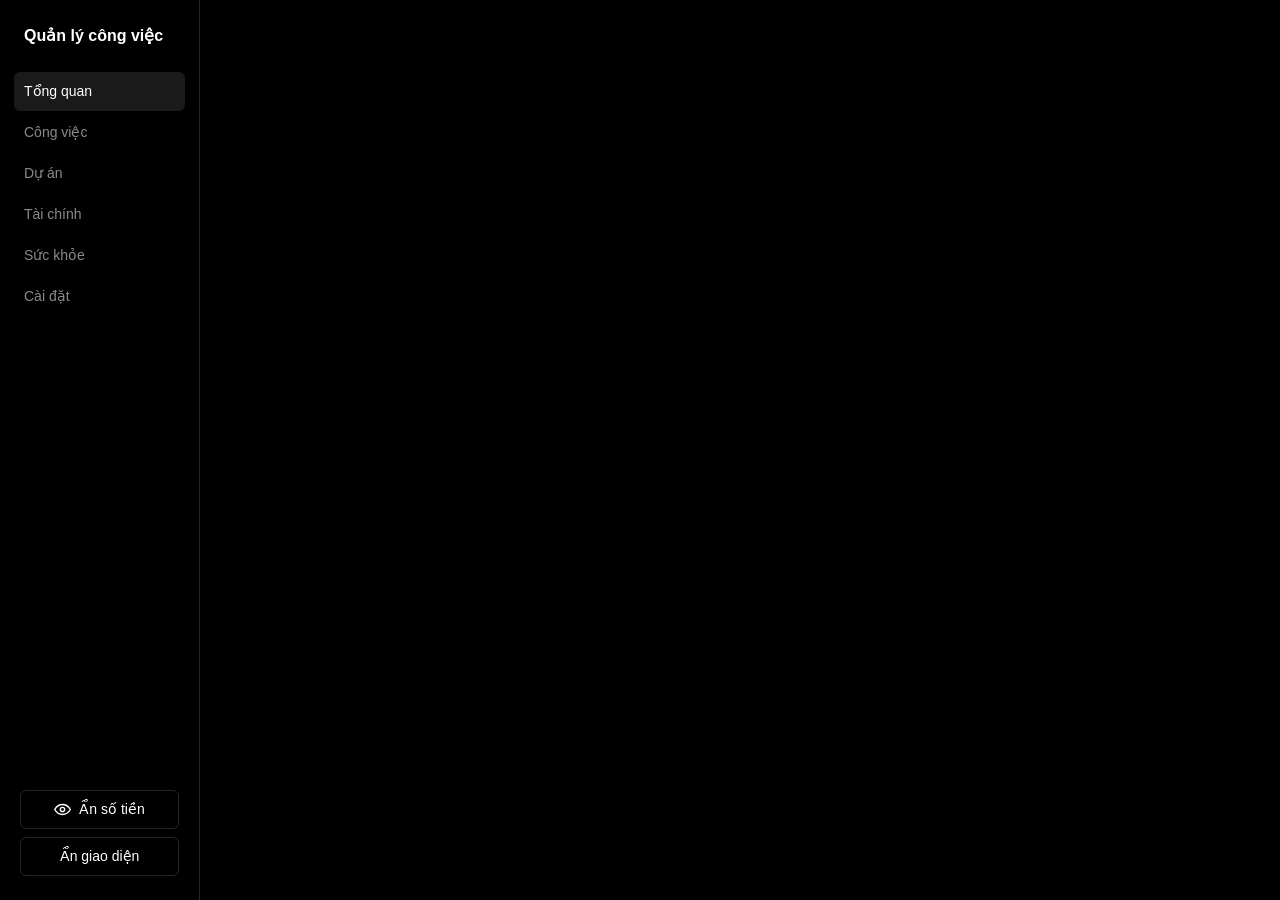
==== commit f4038283: "refactor(index) and feat(ui): modularize index file and implement hide money feature" ====
--- a/index.html
+++ b/index.html
@@ -4,267 +4,7 @@
 <meta charset="UTF-8">
 <meta name="viewport" content="width=device-width, initial-scale=1.0">
 <title>Quản lý công việc</title>
-<style>
-  :root {
-    --bg: #000;
-    --panel: #0a0a0a;
-    --line: #262626;
-    --text: #fff;
-    --muted: #8a8a8a;
-    --radius: 6px;
-    --health-accent: #2fbf71;
-  }
-  * { box-sizing: border-box; }
-  body {
-    margin: 0; background: var(--bg); color: var(--text);
-    font: 14px/1.5 -apple-system, "Segoe UI", Roboto, Helvetica, Arial, sans-serif;
-  }
-  button, input, select { font: inherit; }
-  button { cursor: pointer; }
-
-  .app { min-height: 100vh; display: grid; grid-template-columns: 200px minmax(0,1fr); }
-
-  aside { border-right: 1px solid var(--line); padding: 24px 14px; display: flex; flex-direction: column; position: sticky; top: 0; height: 100vh; align-self: start; overflow-y: auto; }
-  .brand { font-size: 16px; font-weight: 700; padding: 0 10px 24px; }
-  .nav { display: grid; gap: 2px; }
-  .nav button {
-    color: var(--muted); background: transparent; border: 0; text-align: left;
-    padding: 9px 10px; border-radius: var(--radius); width: 100%;
-  }
-  .nav button:hover { color: var(--text); background: #111; }
-  .nav button.active { color: var(--text); background: #1a1a1a; }
-
-  main { min-width: 0; padding: 32px; max-width: 1200px; width: 100%; margin: 0 auto; }
-  .view { display: none; }
-  .view.active { display: block; }
-
-  .page-head { display: flex; justify-content: space-between; align-items: center; gap: 16px; margin-bottom: 24px; }
-  #bgLayer { position: fixed; inset: 0; z-index: 0; }
-  #bgLayer img, #bgLayer video { width: 100%; height: 100%; object-fit: cover; display: block; }
-  #bgLayer:not(:empty)::after { content: ''; position: absolute; inset: 0; background: rgba(0,0,0,.05); }
-  body.has-bg .page-head h1, body.has-bg .page-head .subtitle { text-shadow: 0 1px 8px rgba(0,0,0,.65); }
-  body.has-bg .page-head .subtitle { color: #d4d4d4; }
-  .app { position: relative; z-index: 1; }
-  body.has-bg .panel, body.has-bg .stat { background: rgba(10,10,10,.65); }
-  body.has-bg aside { background: rgba(0,0,0,.35); }
-  .aside-foot { margin-top: auto; padding: 16px 6px 0; display: grid; gap: 8px; }
-  .ui-hint { display: none; position: fixed; left: 50%; bottom: 18px; transform: translateX(-50%); z-index: 5; }
-  main, aside { transition: opacity .3s ease, filter .3s ease, visibility 0s; }
-  body.ui-hidden { overflow: hidden; }
-  body.ui-hidden main, body.ui-hidden aside { opacity: 0; filter: blur(8px); visibility: hidden; pointer-events: none; transition: opacity .3s ease, filter .3s ease, visibility 0s linear .3s; }
-  body.ui-hidden .ui-hint { display: block; }
-  .button:disabled { opacity: .4; cursor: default; }
-  .hero-row { display: flex; justify-content: space-between; align-items: center; gap: 12px; padding: 12px 0; border-top: 1px solid var(--line); }
-  .hero-row:first-child { border-top: 0; padding-top: 0; }
-  h1 { font-size: 24px; margin: 0; font-weight: 600; }
-  .subtitle { color: var(--muted); margin-top: 4px; font-size: 13px; }
-  h2 { font-size: 14px; font-weight: 600; margin: 0; }
-
-  .button { border: 1px solid var(--line); background: transparent; color: var(--text); padding: 8px 12px; border-radius: var(--radius); }
-  .button:hover { border-color: #555; }
-  .button.primary { background: var(--text); color: #000; border-color: var(--text); font-weight: 600; }
-  .button.primary:hover { background: #ddd; }
-  .button.ghost { border: 0; padding: 4px 8px; color: var(--muted); font-size: 12px; }
-  .button.ghost:hover { color: var(--text); }
-
-  .stats { display: grid; grid-template-columns: repeat(4,minmax(0,1fr)); gap: 12px; margin-bottom: 16px; }
-  .panel, .stat { background: var(--panel); border: 1px solid var(--line); border-radius: var(--radius); }
-  .stat { padding: 16px; }
-  .stat-label { color: var(--muted); font-size: 12px; }
-  .stat-value { font-size: 24px; font-weight: 600; margin-top: 6px; }
-  .stat-foot { color: var(--muted); font-size: 12px; margin-top: 2px; }
-
-  .grid-2 { display: grid; grid-template-columns: minmax(0,1.4fr) minmax(0,1fr); gap: 16px; align-items: start; }
-  .col { display: grid; gap: 16px; }
-  .panel { padding: 18px; min-width: 0; }
-  .panel-head { display: flex; align-items: center; justify-content: space-between; gap: 12px; margin-bottom: 14px; }
-  .note { color: var(--muted); font-size: 12px; }
-
-  .task-row { display: grid; grid-template-columns: 18px minmax(0,1fr) auto auto auto; gap: 12px; align-items: center; padding: 12px 0; border-top: 1px solid var(--line); }
-  .task-row:first-child { border-top: 0; padding-top: 0; }
-  .check { appearance: none; -webkit-appearance: none; width: 16px; height: 16px; border: 1px solid #666; border-radius: 3px; margin: 0; cursor: pointer; background: transparent; display: flex; align-items: center; justify-content: center; }
-  .check:checked { background: var(--text); border-color: var(--text); }
-  .check:checked::after { content: "✓"; color: #000; font-size: 11px; font-weight: bold; }
-  .task-title { font-size: 14px; }
-  .task-row.done .task-title { color: var(--muted); text-decoration: line-through; }
-  .task-row.overdue { box-shadow: inset 2px 0 0 #e5484d; background: rgba(229,72,77,.06); border-radius: var(--radius); }
-  .task-row.overdue .task-title { color: #ff9b9e; }
-  .day-list-head { display: flex; align-items: center; justify-content: space-between; gap: 12px; margin: 16px 0 4px; padding-top: 14px; border-top: 1px solid var(--line); }
-  .task-meta { color: var(--muted); font-size: 12px; margin-top: 2px; }
-  .tag { display: inline-block; padding: 2px 8px; border: 1px solid var(--line); border-radius: 10px; color: var(--muted); font-size: 11px; white-space: nowrap; }
-
-  .project-row { display: grid; grid-template-columns: minmax(0,1fr) auto; gap: 12px; padding: 12px 0; border-top: 1px solid var(--line); cursor: pointer; }
-  .project-row:first-child { border-top: 0; padding-top: 0; }
-  .project-title { font-size: 14px; }
-  .project-desc { color: var(--muted); font-size: 12px; margin: 2px 0 8px; }
-  .progress { height: 3px; background: var(--line); border-radius: 3px; overflow: hidden; }
-  .progress span { display: block; height: 100%; background: var(--text); transition: width .35s ease, background-color .35s ease; }
-  .progress.big { height: 10px; border-radius: 6px; }
-  .progress.big span.ok { background: #2ecc71; }
-  .exp-line { display: flex; justify-content: space-between; align-items: baseline; gap: 12px; flex-wrap: wrap; }
-  .exp-line #minExpRemain { font-weight: 600; }
-  .note.ok { color: #2ecc71; }
-
-  /* Thời gian tập trung (biểu đồ + bộ đếm giờ) */
-  .range-tabs { display: flex; gap: 4px; }
-  .range-tabs .year-btn { padding: 4px 10px; font-size: 12px; }
-  .focus-summary { color: var(--muted); font-size: 13px; margin-bottom: 12px; }
-  .focus-summary b { color: var(--text); font-weight: 600; }
-  .chart { display: flex; align-items: flex-end; gap: 3px; height: 120px; }
-  .chart .bar { flex: 1 1 0; min-width: 0; min-height: 2px; background: #242424; border-radius: 2px; transition: height .3s ease, background-color .2s ease; }
-  .chart .bar.has { background: #6f6f6f; }
-  .chart .bar.today { background: var(--text); }
-  .chart .bar.has:hover { background: #b5b5b5; }
-  .chart-labels { display: flex; gap: 3px; margin-top: 6px; color: var(--muted); font-size: 10px; }
-  .chart-labels span { flex: 1 1 0; min-width: 0; overflow: hidden; white-space: nowrap; }
-  .focus-list { margin-top: 16px; }
-  /* "Phiên trong kỳ": tối đa 5 card, nhiều hơn thì cuộn trong khung 5 card */
-  .focus-scroll { max-height: calc(5 * 34px); overflow-y: auto; overscroll-behavior: contain; }
-  .focus-scroll .focus-row { height: 34px; padding: 0; box-sizing: border-box; }
-  .focus-scroll::-webkit-scrollbar { width: 6px; }
-  .focus-scroll::-webkit-scrollbar-track { background: transparent; }
-  .focus-scroll::-webkit-scrollbar-thumb { background: #333; border-radius: 3px; }
-  .focus-scroll::-webkit-scrollbar-thumb:hover { background: #555; }
-  .focus-scroll { scrollbar-width: thin; scrollbar-color: #333 transparent; }
-  .focus-row { display: flex; align-items: center; gap: 10px; padding: 8px 0; border-top: 1px solid var(--line); font-size: 12px; }
-  .focus-row:first-child { border-top: 0; padding-top: 0; }
-  .focus-row .focus-when { color: var(--muted); white-space: nowrap; }
-  .focus-row .focus-dur { font-weight: 600; white-space: nowrap; }
-  .focus-row .spacer { flex: 1; }
-
-  .seg { display: flex; gap: 4px; border: 1px solid var(--line); border-radius: var(--radius); padding: 3px; margin-bottom: 14px; }
-  .seg button { flex: 1; background: transparent; border: 0; color: var(--muted); padding: 7px 8px; border-radius: 4px; }
-  .seg button:hover { color: var(--text); }
-  .seg button.active { background: #1a1a1a; color: var(--text); font-weight: 600; }
-  .seg button:disabled { opacity: .35; cursor: default; }
-  .timer-display { font-size: 46px; font-weight: 600; text-align: center; font-variant-numeric: tabular-nums; letter-spacing: 2px; margin: 4px 0 10px; }
-  /* Bấm vào khung giờ để sửa trực tiếp (chỉ khi đang rảnh) */
-  .timer-display.can-edit { cursor: pointer; border-radius: var(--radius); transition: background-color .2s ease; }
-  .timer-display.can-edit:hover { background: #141414; }
-  .timer-display .timer-edit { width: 100%; font-size: 46px; font-weight: 600; text-align: center; font-variant-numeric: tabular-nums; letter-spacing: 2px; color: var(--text); background: transparent; border: 0; border-bottom: 2px solid var(--text); border-radius: 0; padding: 0 0 2px; outline: none; }
-  .timer-display .timer-edit:focus { border-color: var(--text); }
-  .timer-presets { display: flex; gap: 6px; flex-wrap: wrap; margin-top: 12px; }
-  .timer-presets .button { flex: 1; min-width: 46px; padding: 6px 8px; }
-  .timer-presets .button.active { background: var(--text); color: #000; border-color: var(--text); font-weight: 600; }
-  .timer-actions { display: flex; gap: 8px; margin-top: 14px; }
-  .timer-actions .button { flex: 1; }
-  @media (max-width: 800px) { .timer-display, .timer-display .timer-edit { font-size: 38px; } }
-
-  /* ── Sức khỏe (Health & Fitness) ── */
-  .sport-chips { display: flex; gap: 8px; flex-wrap: wrap; margin-bottom: 16px; }
-  .sport-chip { border: 1px solid var(--line); background: transparent; color: var(--muted); padding: 6px 14px; border-radius: 999px; font-size: 12px; transition: color .2s ease, border-color .2s ease, background-color .2s ease; }
-  .sport-chip:hover { color: var(--text); border-color: #555; }
-  .sport-chip.active { background: var(--health-accent); border-color: var(--health-accent); color: #04150c; font-weight: 600; }
-  .health-matrix .cell { background: #161616; transition: background-color .25s ease, box-shadow .25s ease; }
-  .health-matrix .cell.on { background: var(--text); box-shadow: 0 0 7px rgba(255,255,255,.4); }
-  .health-matrix .cell.on:hover { background: #e2e2e2; }
-  .legend .cell.on { background: var(--text); }
-  .hm-legend { display: flex; align-items: center; justify-content: space-between; gap: 12px; flex-wrap: wrap; margin-top: 10px; }
-  .wrow { display: flex; align-items: center; gap: 10px; padding: 10px 0; border-top: 1px solid var(--line); font-size: 13px; flex-wrap: wrap; }
-  .wrow:first-child { border-top: 0; padding-top: 0; }
-  .wrow .wdate { color: var(--muted); white-space: nowrap; min-width: 62px; }
-  .wrow .wname { font-weight: 600; white-space: nowrap; }
-  .wrow .spacer { flex: 1; }
-  .wtag { display: inline-block; padding: 2px 9px; border: 1px solid rgba(47,191,113,.45); color: var(--health-accent); border-radius: 10px; font-size: 11px; white-space: nowrap; }
-  .hc-wrap { position: relative; margin-bottom: 20px; }
-  .hc-wrap:last-child { margin-bottom: 0; }
-  .hc-title { display: flex; justify-content: space-between; align-items: baseline; gap: 8px; font-size: 12px; color: var(--muted); margin-bottom: 6px; }
-  .hc-title b { color: var(--text); font-size: 13px; }
-  /* Biểu đồ cột: mỗi cột = một nút (ngày với Tuần/Tháng, tháng với Năm) */
-  .hc-chart { display: flex; align-items: flex-end; gap: 3px; height: 130px; }
-  .hc-col { flex: 1 1 0; min-width: 0; height: 100%; padding: 0; border: 0; background: transparent; border-radius: 3px; cursor: pointer; display: flex; align-items: flex-end; position: relative; }
-  .hc-col .hc-fill { display: block; width: 100%; min-height: 2px; background: #242424; border-radius: 3px 3px 0 0; transition: height .3s ease, background-color .2s ease; }
-  .hc-col.has .hc-fill { background: var(--text); }
-  .hc-col.has:hover .hc-fill, .hc-col.has:focus-visible .hc-fill { background: #b5b5b5; }
-  .hc-col:not(.has):not(:disabled):hover .hc-fill { background: #3a3a3a; }
-  .hc-col.today { background: rgba(255,255,255,.05); }
-  .hc-col.has.today .hc-fill { box-shadow: 0 0 8px rgba(255,255,255,.45); }
-  .hc-col:focus-visible { outline: 1px solid var(--text); outline-offset: 1px; }
-  .hc-col:disabled { cursor: default; }
-  .hc-col:disabled .hc-fill { opacity: .4; }
-  .hc-labels { display: flex; gap: 3px; margin-top: 6px; color: var(--muted); font-size: 9px; }
-  .hc-labels span { flex: 1 1 0; min-width: 0; overflow: hidden; white-space: nowrap; text-align: center; }
-  .hc-labels span.today { color: var(--text); font-weight: 600; }
-  .hc-empty { color: var(--muted); font-size: 12px; padding: 6px 0 12px; }
-  .hc-tip { position: absolute; pointer-events: none; background: var(--text); color: #000; padding: 6px 9px; border-radius: 6px; font-size: 11px; line-height: 1.4; white-space: nowrap; transform: translate(-50%, -115%); opacity: 0; transition: opacity .15s ease; z-index: 5; }
-  .hc-tip.show { opacity: 1; }
-  #healthCharts { display: grid; grid-template-columns: repeat(2, minmax(0, 1fr)); gap: 22px 24px; }
-  #healthCharts .hc-wrap { margin-bottom: 0; }
-  @media (max-width: 800px) { #healthCharts { grid-template-columns: 1fr; gap: 18px; } }
-
-  .toolbar { display: flex; gap: 8px; flex-wrap: wrap; margin-bottom: 16px; }
-  input, select { color: var(--text); background: #000; border: 1px solid var(--line); border-radius: var(--radius); padding: 9px 10px; outline: none; }
-  input:focus, select:focus { border-color: #777; }
-  .toolbar input { flex: 1; min-width: 180px; }
-  .empty-note { color: var(--muted); font-size: 13px; padding: 12px 0; }
-
-  .table-wrap { overflow-x: auto; }
-  table { border-collapse: collapse; width: 100%; min-width: 520px; font-size: 13px; }
-  th { color: var(--muted); text-align: left; font-weight: 500; font-size: 12px; }
-  th, td { border-bottom: 1px solid var(--line); padding: 12px 10px; }
-  th:first-child, td:first-child { padding-left: 0; }
-  tr:last-child td { border-bottom: 0; }
-  .muted { color: var(--muted); }
-
-  .kanban { display: grid; grid-template-columns: repeat(3, minmax(0,1fr)); gap: 16px; align-items: start; }
-  .card { border: 1px solid var(--line); padding: 10px; border-radius: var(--radius); margin-bottom: 8px; cursor: pointer; }
-  .card:hover { border-color: #555; }
-  .card.overdue { border-color: #e5484d; box-shadow: 0 0 0 1px rgba(229,72,77,.4); }
-  .card.overdue:hover { border-color: #ff7a7d; }
-
-  .modal-overlay { position: fixed; inset: 0; background: rgba(0,0,0,0.8); display: none; align-items: center; justify-content: center; z-index: 100; padding: 16px; }
-  .modal-overlay.open { display: flex; }
-  .modal { background: var(--panel); border: 1px solid var(--line); border-radius: var(--radius); padding: 24px; width: 100%; max-width: 440px; }
-  .modal h3 { margin: 0 0 16px; font-size: 15px; }
-  .form-group { margin-bottom: 14px; }
-  .form-group label { display: block; color: var(--muted); font-size: 12px; margin-bottom: 6px; }
-  .form-group input, .form-group select { width: 100%; }
-  .modal-actions { display: flex; justify-content: flex-end; gap: 8px; margin-top: 20px; }
-
-  .toast { position: fixed; bottom: 24px; right: 24px; background: var(--text); color: #000; padding: 10px 16px; border-radius: var(--radius); font-size: 13px; z-index: 200; transform: translateY(100px); opacity: 0; transition: all .25s ease; }
-  .toast.show { transform: translateY(0); opacity: 1; }
-
-  .year-cards { display: grid; gap: 16px; margin-bottom: 16px; }
-  .matrix-scroll { overflow-x: auto; padding-bottom: 6px; }
-  .matrix-frame { display: flex; gap: 6px; width: max-content; }
-  .wd { display: grid; grid-template-rows: repeat(7, 12px); gap: 3px; margin-top: 19px; width: 18px; font-size: 10px; line-height: 12px; color: var(--muted); }
-  .months { display: grid; grid-template-columns: repeat(54, 12px); column-gap: 3px; height: 16px; margin-bottom: 3px; font-size: 10px; color: var(--muted); }
-  .months span { white-space: nowrap; }
-  .matrix { display: grid; grid-template-columns: repeat(54, 12px); grid-template-rows: repeat(7, 12px); gap: 3px; }
-  .cell { width: 12px; height: 12px; border: 0; padding: 0; border-radius: 2px; background: #1a1a1a; }
-  .cell.l1 { background: #404040; }
-  .cell.l2 { background: #707070; }
-  .cell.l3 { background: #a8a8a8; }
-  .cell.l4 { background: #fff; }
-  .cell.future { opacity: .3; }
-  .cell.today, .cell.sel { outline: 1px solid #fff; outline-offset: 1px; }
-  .cell:hover { outline: 1px solid #888; outline-offset: 1px; }
-  .matrix-bottom { display: flex; justify-content: space-between; align-items: center; gap: 12px; margin-top: 12px; min-height: 28px; }
-  .legend { display: flex; align-items: center; gap: 4px; color: var(--muted); font-size: 11px; }
-  .legend .cell { cursor: default; }
-  .legend .cell:hover { outline: 0; }
-  .graph-title { font-size: 16px; margin-bottom: 10px; }
-  .year-layout { display: grid; grid-template-columns: minmax(0, 1fr) 96px; gap: 16px; align-items: start; }
-  .year-list { display: grid; gap: 6px; }
-  .year-btn { background: transparent; border: 0; color: var(--muted); text-align: left; padding: 8px 14px; border-radius: var(--radius); }
-  .year-btn:hover { color: var(--text); background: #111; }
-  .year-btn.active { background: var(--text); color: #000; font-weight: 600; }
-  @media (max-width: 800px) {
-    .year-layout { grid-template-columns: 1fr; }
-    .year-list { grid-auto-flow: column; justify-content: start; order: -1; }
-  }
-
-  @media (max-width: 800px) {
-    .app { grid-template-columns: 1fr; }
-    aside { border-right: 0; border-bottom: 1px solid var(--line); padding: 12px; position: static; height: auto; }
-    .brand { padding: 0 6px 10px; }
-    .nav { grid-auto-flow: column; overflow-x: auto; }
-    .nav button { white-space: nowrap; }
-    main { padding: 20px 14px; }
-    .grid-2, .kanban { grid-template-columns: 1fr; }
-    .stats { grid-template-columns: repeat(2, minmax(0,1fr)); }
-  }
-</style>
+<link rel="stylesheet" href="/css/app.css">
 </head>
 <body>
 <div id="bgLayer" aria-hidden="true"></div>
@@ -281,280 +21,30 @@
       <button data-view="settings">Cài đặt</button>
     </nav>
     <div class="aside-foot">
+      <button class="button" id="maskMoneyBtn" title="Ẩn/hiện toàn bộ số tiền" aria-pressed="false">
+        <svg class="icon-eye" viewBox="0 0 24 24" fill="none" stroke="currentColor" stroke-width="2" stroke-linecap="round" stroke-linejoin="round" aria-hidden="true">
+          <path class="eye-open" d="M1 12s4-7 11-7 11 7 11 7-4 7-11 7S1 12 1 12z"/>
+          <circle class="eye-open" cx="12" cy="12" r="3"/>
+          <g class="eye-off">
+            <path d="M17.94 17.94A10.07 10.07 0 0 1 12 20c-7 0-11-8-11-8a18.45 18.45 0 0 1 5.06-5.94"/>
+            <path d="M9.9 4.24A9.12 9.12 0 0 1 12 4c7 0 11 8 11 8a18.5 18.5 0 0 1-2.16 3.19"/>
+            <path d="M14.12 14.12a3 3 0 1 1-4.24-4.24"/>
+            <line x1="1" y1="1" x2="23" y2="23"/>
+          </g>
+        </svg>
+        <span id="maskMoneyLabel">Ẩn số tiền</span>
+      </button>
       <button class="button" id="hideUiBtn">Ẩn giao diện</button>
     </div>
   </aside>
 
   <main>
-    <!-- Tổng quan -->
-    <section class="view active" id="view-dashboard">
-      <div class="page-head">
-        <div><h1 id="welcomeHeading">Xin chào.</h1><div class="subtitle" id="today"></div></div>
-        <button class="button primary" id="quickAdd">+ Thêm công việc</button>
-      </div>
-
-      <div class="stats">
-        <div class="stat"><div class="stat-label">Công việc hoàn thành</div><div class="stat-value" id="dashTaskStat">0/0</div></div>
-        <div class="stat"><div class="stat-label">Dự án</div><div class="stat-value" id="dashProjectCount">0</div></div>
-        <div class="stat"><div class="stat-label">Dòng tiền ròng</div><div class="stat-value" id="dashNetCash">0 ₫</div></div>
-        <div class="stat"><div class="stat-label">Tổng tài sản</div><div class="stat-value" id="dashAssets">0 ₫</div></div>
-      </div>
-
-      <!-- Thời gian tập trung: biểu đồ (trái) + bộ đếm giờ (phải) — nằm trên ma trận -->
-      <div class="grid-2" style="margin-bottom:16px;">
-        <section class="panel">
-          <div class="panel-head">
-            <h2>Thời gian tập trung</h2>
-            <span class="range-tabs">
-              <button class="year-btn active" data-focus-range="week">Tuần</button>
-              <button class="year-btn" data-focus-range="month">Tháng</button>
-              <button class="year-btn" data-focus-range="year">Năm</button>
-            </span>
-          </div>
-          <div class="focus-summary" id="focusSummary"></div>
-          <div class="chart" id="focusChart"></div>
-          <div class="chart-labels" id="focusChartLabels"></div>
-          <div id="focusRecent"></div>
-        </section>
-
-        <section class="panel">
-          <div class="panel-head"><h2>Bộ đếm giờ</h2><span class="note" id="timerState">Sẵn sàng</span></div>
-          <div class="seg" id="timerModes">
-            <button class="active" data-focus-mode="timer">Hẹn giờ</button>
-            <button data-focus-mode="stopwatch">Bấm giờ</button>
-          </div>
-          <div class="timer-display" id="timerDisplay" title="Bấm để sửa thời gian">25:00</div>
-          <div class="progress big" id="timerProgress"><span id="timerBar" style="width:100%"></span></div>
-          <div class="timer-presets" id="timerPresets">
-            <button class="button" data-preset="15">15'</button>
-            <button class="button" data-preset="25">25'</button>
-            <button class="button" data-preset="45">45'</button>
-            <button class="button" data-preset="60">60'</button>
-          </div>
-          <div class="timer-actions">
-            <button class="button primary" id="timerToggle">Bắt đầu</button>
-            <button class="button" id="timerReset">Đặt lại</button>
-            <button class="button" id="timerFinish">Kết thúc</button>
-          </div>
-          <p class="note" style="margin-top:12px;line-height:1.45">Chỉ <b>hết giờ</b> hoặc bấm <b>Kết thúc</b> mới ghi nhận vào dữ liệu (tối thiểu 1 phút). <b>Tạm dừng / Đặt lại</b> không tính.</p>
-        </section>
-      </div>
-
-      <div id="yearCards" class="year-cards"></div>
-
-      <div class="grid-2">
-        <section class="panel">
-          <div class="panel-head"><h2>Công việc gần đây</h2><button class="button ghost" data-go="tasks">Xem tất cả →</button></div>
-          <div id="dashboardTasks"></div>
-        </section>
-        <div class="col">
-          <section class="panel">
-            <div class="panel-head"><h2>Dự án</h2><button class="button ghost" data-go="projects">Xem tất cả →</button></div>
-            <div id="dashProjectsList"></div>
-          </section>
-          <section class="panel">
-            <div class="panel-head"><h2>Thu chi tháng</h2></div>
-            <div style="display:flex;justify-content:space-between;margin-bottom:6px"><span class="muted">Thu nhập</span><span id="dashIncome">0 ₫</span></div>
-            <div style="display:flex;justify-content:space-between;margin-bottom:10px"><span class="muted">Chi tiêu</span><span id="dashExpense">0 ₫</span></div>
-            <div class="progress"><span id="dashExpenseBar" style="width:0%"></span></div>
-          </section>
-        </div>
-      </div>
-    </section>
-
-    <!-- Công việc -->
-    <section class="view" id="view-tasks">
-      <div class="page-head">
-        <div><h1>Công việc</h1><div class="subtitle">Task quá hạn bị ẩn — bấm ô ngày trong ma trận để xem và xử lý.</div></div>
-        <button class="button primary" id="addTaskBtn">+ Thêm công việc</button>
-      </div>
-      <div class="stats">
-        <div class="stat"><div class="stat-label">Tổng</div><div class="stat-value" id="taskTotal">0</div></div>
-        <div class="stat"><div class="stat-label">Hoàn thành</div><div class="stat-value" id="taskDone">0</div></div>
-        <div class="stat"><div class="stat-label">Chưa xong</div><div class="stat-value" id="taskPending">0</div></div>
-        <div class="stat"><div class="stat-label">Tỷ lệ</div><div class="stat-value" id="taskRate">0%</div></div>
-      </div>
-      <section class="panel">
-        <div class="toolbar">
-          <input id="taskSearch" placeholder="Tìm công việc..." />
-          <select id="taskFilterCategory">
-            <option value="all">Tất cả phân loại</option>
-            <option value="Học tập">Học tập</option>
-            <option value="Project">Project</option>
-            <option value="Tài chính">Tài chính</option>
-            <option value="Đời thường">Đời thường</option>
-            <option value="Khác">Khác</option>
-          </select>
-          <select id="taskFilter">
-            <option value="all">Tất cả trạng thái</option>
-            <option value="open">Chưa xong</option>
-            <option value="done">Đã xong</option>
-          </select>
-        </div>
-        <div id="allTasks"></div>
-      </section>
-    </section>
-
-    <!-- Dự án -->
-    <section class="view" id="view-projects">
-      <div id="projectsMainContainer">
-        <div class="page-head">
-          <div><h1>Dự án</h1></div>
-          <button class="button primary" id="addProjectBtn">+ Dự án mới</button>
-        </div>
-        <section class="panel">
-          <div id="projectsListFull"></div>
-        </section>
-      </div>
-      <div id="projectDetailContainer" style="display:none;"></div>
-    </section>
-
-    <!-- Tài chính -->
-    <section class="view" id="view-finance">
-      <div class="page-head">
-        <div><h1>Tài chính</h1></div>
-        <div style="display:flex;gap:8px;">
-          <button class="button" id="openGoalSettings">Mục tiêu</button>
-          <button class="button primary" id="addTransactionBtn">+ Thêm giao dịch</button>
-        </div>
-      </div>
-
-      <div class="stats">
-        <div class="stat"><div class="stat-label">Thu nhập tháng</div><div class="stat-value" id="finIncome">0</div><div class="stat-foot">Mục tiêu: <span id="statGoalIncome">0</span></div></div>
-        <div class="stat"><div class="stat-label">Chi tiêu tháng</div><div class="stat-value" id="finExpense">0</div></div>
-        <div class="stat"><div class="stat-label">Tổng tài sản</div><div class="stat-value" id="finTotalAsset">0 ₫</div></div>
-        <div class="stat"><div class="stat-label">Mục tiêu tài sản</div><div class="stat-value" id="finGoalAssetShow">0</div><div class="stat-foot" id="finGoalAssetComp"></div></div>
-      </div>
-
-      <section class="panel" id="minExpensePanel" style="margin-bottom:16px;">
-        <div class="panel-head">
-          <h2>Chi tiêu tối thiểu</h2>
-          <span class="note" id="minExpPct">0%</span>
-        </div>
-        <p class="note" style="margin:-8px 0 14px;">Chi tiêu tối thiểu là chi tiêu phục vụ đời sống bắt buộc và không cắt bỏ được, ví dụ tiền thuê nhà, điện nước, đồ ăn.</p>
-        <div class="exp-line">
-          <span class="muted">Còn lại trong ví tháng này</span>
-          <span id="minExpRemain">0 ₫</span>
-        </div>
-        <div class="progress big"><span id="minExpBar" style="width:0%"></span></div>
-        <div class="exp-line" style="margin:8px 0 0;">
-          <span class="note" id="minExpNote"></span>
-          <span class="note" id="minExpTarget"></span>
-        </div>
-      </section>
-
-      <section class="panel" style="margin-bottom:16px;">
-        <div class="panel-head"><h2>Giao dịch</h2></div>
-        <div class="table-wrap">
-          <table>
-            <thead><tr><th>Ngày</th><th>Tên</th><th>Danh mục</th><th>Loại</th><th>Số tiền</th><th></th></tr></thead>
-            <tbody id="transactionsTable"></tbody>
-          </table>
-        </div>
-      </section>
-
-      <section class="panel">
-        <div class="panel-head">
-          <h2>Tài sản</h2>
-          <button class="button primary" id="addAssetBtn">+ Thêm tài sản</button>
-        </div>
-        <div class="table-wrap">
-          <table>
-            <thead>
-              <tr><th>Tên</th><th>Phân loại</th><th>Giá vốn</th><th>Giá hiện tại</th><th>Chênh lệch</th><th>Thu nhập thụ động</th><th></th></tr>
-            </thead>
-            <tbody id="assetsTableBody"></tbody>
-          </table>
-        </div>
-      </section>
-    </section>
-
-    <!-- Sức khỏe -->
-    <section class="view" id="view-health">
-      <div class="page-head">
-        <div><h1>Sức khỏe</h1><div class="subtitle">Buổi tập, chuỗi ngày tập luyện và thống kê theo từng môn.</div></div>
-        <div style="display:flex;gap:8px;">
-          <button class="button" id="manageSportsBtn">Quản lý môn</button>
-          <button class="button primary" id="addWorkoutBtn">+ Buổi tập</button>
-        </div>
-      </div>
-
-      <div class="stats">
-        <div class="stat"><div class="stat-label">Chuỗi hiện tại</div><div class="stat-value" id="hStreakNow">0 ngày</div><div class="stat-foot" id="hStreakNote"></div></div>
-        <div class="stat"><div class="stat-label">Chuỗi dài nhất</div><div class="stat-value" id="hStreakBest">0 ngày</div></div>
-        <div class="stat"><div class="stat-label">Buổi tập 7 ngày qua</div><div class="stat-value" id="hWeekCount">0</div></div>
-        <div class="stat"><div class="stat-label">Tổng số buổi</div><div class="stat-value" id="hTotalCount">0</div></div>
-      </div>
-
-      <section class="panel" style="margin-bottom:16px;">
-        <div class="panel-head"><h2>Ma trận check-in</h2></div>
-        <div id="healthSports" class="sport-chips"></div>
-        <div id="healthMatrix"></div>
-      </section>
-
-      <section class="panel" style="margin-bottom:16px;">
-        <div class="panel-head">
-          <h2>Biểu đồ theo môn</h2>
-          <span class="range-tabs" id="healthChartTabs">
-            <button class="year-btn" data-hchart="week">Tuần</button>
-            <button class="year-btn" data-hchart="month">Tháng</button>
-            <button class="year-btn active" data-hchart="year">Năm</button>
-          </span>
-        </div>
-        <div id="healthCharts"></div>
-      </section>
-
-      <section class="panel">
-        <div class="panel-head"><h2>Lịch sử tập luyện</h2><span class="note" id="workoutCount"></span></div>
-        <div id="workoutLogList"></div>
-      </section>
-    </section>
-
-    <!-- Cài đặt -->
-    <section class="view" id="view-settings">
-      <div class="page-head"><div><h1>Cài đặt</h1></div></div>
-      <section class="panel" style="max-width:480px;">
-        <div class="form-group">
-          <label for="settingsName">Tên hiển thị</label>
-          <input id="settingsName" style="width:100%" />
-        </div>
-        <div style="display:flex;gap:8px;">
-          <button class="button primary" id="saveSettings">Lưu</button>
-          <button class="button" id="resetData">Khôi phục dữ liệu mẫu</button>
-        </div>
-        <p class="note" style="margin-top:16px">Dữ liệu được lưu trong các file JSON ở thư mục <code>data/</code> (bên cạnh file này).</p>
-      </section>
-
-      <section class="panel" style="max-width:480px;margin-top:16px;">
-        <div class="panel-head"><h2>Sao lưu</h2></div>
-        <p class="note" style="margin-bottom:12px">Tải toàn bộ dữ liệu (8 file JSON) về máy dưới dạng một file ZIP.</p>
-        <button class="button" id="backupBtn">Tải bản sao lưu ZIP</button>
-      </section>
-
-      <section class="panel" style="max-width:480px;margin-top:16px;">
-        <div class="panel-head"><h2>Hình nền trang</h2></div>
-        <div id="heroSettings"></div>
-        <p class="note" style="margin-top:16px">Hỗ trợ ảnh hoặc video (tối đa 50MB), lưu ngay trên trình duyệt này.</p>
-        <input type="file" id="heroFile" accept="image/*,video/*" hidden>
-      </section>
-
-      <section class="panel" style="max-width:480px;margin-top:16px;">
-        <div class="panel-head"><h2>Giao diện</h2></div>
-        <div class="form-group">
-          <label for="idleHide">Tự ẩn giao diện khi không thao tác</label>
-          <select id="idleHide">
-            <option value="0">Tắt</option>
-            <option value="10">Sau 10 giây</option>
-            <option value="30">Sau 30 giây</option>
-            <option value="60">Sau 1 phút</option>
-            <option value="120">Sau 2 phút</option>
-            <option value="150">Sau 2,5 phút</option>
-            <option value="300">Sau 5 phút</option>
-          </select>
-        </div>
-        <p class="note">Tự ẩn nền: hết thời gian chờ thì ẩn, di chuyển chuột hoặc nhấn phím là hiện lại. Nút "Ẩn giao diện": ẩn khóa cứng, chỉ nhấn Enter mới hiện lại.</p>
-      </section>
-    </section>
+<!--VIEW:dashboard-->
+<!--VIEW:tasks-->
+<!--VIEW:projects-->
+<!--VIEW:finance-->
+<!--VIEW:health-->
+<!--VIEW:settings-->
   </main>
 </div>
 
@@ -571,1926 +61,15 @@
 
 <div class="toast" id="toast"></div>
 
-<script>
-  const $ = s => document.querySelector(s);
-  const $$ = s => [...document.querySelectorAll(s)];
-
-  const defaultState = {
-    user: { name: "" },
-    goals: { monthlyIncome: 0, assetGoal: 0, minExpense: 0 },
-    tasks: [],
-    projects: [],
-    transactions: [],
-    assets: [],
-    log: {},
-    focus: [],
-    focusActive: null,
-    health: { sports: [], workouts: [], activeSport: 'all' },
-    ui: { idleHide: 150 }
-  };
-
-  // State khởi tạo mặc định. Nạp thật từ server trong loadState() ở cuối script.
-  let state = JSON.parse(JSON.stringify(defaultState));
-
-  // Chuẩn hoá state: điền thiếu các trường và migrate task cũ.
-  function normalizeState(s) {
-    if (!s.user) s.user = { name: '' };
-    if (!s.goals) s.goals = { monthlyIncome: 10000000, assetGoal: 500000000, minExpense: 0 };
-    s.goals.minExpense = Math.max(0, Number(s.goals.minExpense) || 0); // chi tiêu tối thiểu (không bắt buộc)
-    if (!Array.isArray(s.tasks)) s.tasks = [];
-    if (!Array.isArray(s.projects)) s.projects = [];
-    if (!Array.isArray(s.transactions)) s.transactions = [];
-    if (!Array.isArray(s.assets)) s.assets = [];
-    if (!Array.isArray(s.focus)) s.focus = [];
-    if (s.focusActive === undefined) s.focusActive = null;
-    if (s.focusActive) {
-      // Phiên đang chạy bị hỏng dữ liệu → bỏ, không giữ nửa chừng
-      const fa = s.focusActive;
-      if (!fa.mode || !Number.isFinite(Number(fa.durationSec)) || !Number.isFinite(Number(fa.accumulatedSec))) s.focusActive = null;
-      else { fa.durationSec = Number(fa.durationSec); fa.accumulatedSec = Number(fa.accumulatedSec); }
-    }
-    s.focus = s.focus.filter(f => f && Number.isFinite(Number(f.durationSec)) && f.date)
-      .map(f => ({ id: f.id || Date.now(), mode: f.mode === 'stopwatch' ? 'stopwatch' : 'timer', durationSec: Math.round(Number(f.durationSec)), startedAt: f.startedAt || '', endedAt: f.endedAt || '', status: f.status || 'kết thúc', date: f.date }));
-    // Sức khỏe: danh sách môn + nhật ký buổi tập (data/health.json)
-    if (!s.health || typeof s.health !== 'object') s.health = {};
-    if (!Array.isArray(s.health.sports) || !s.health.sports.length) s.health.sports = JSON.parse(JSON.stringify(DEFAULT_SPORTS));
-    if (!Array.isArray(s.health.workouts)) s.health.workouts = [];
-    if (!s.health.activeSport) s.health.activeSport = 'all';
-    s.health.sports.forEach(sp => {
-      if (!sp.id) sp.id = 'sp' + Date.now() + Math.floor(Math.random() * 1000);
-      sp.name = String(sp.name || 'Môn tập').trim() || 'Môn tập';
-      sp.kind = ['distance', 'reps', 'reps_sets', 'gym'].includes(sp.kind) ? sp.kind : 'distance';
-    });
-    s.health.workouts = s.health.workouts
-      .filter(w => w && w.sportId && /^\d{4}-\d{2}-\d{2}$/.test(w.date || ''))
-      .map(w => ({ id: Number(w.id) || Date.now(), sportId: w.sportId, date: w.date, createdAt: w.createdAt || w.date, metrics: (w.metrics && typeof w.metrics === 'object') ? w.metrics : {} }));
-    if (!s.log || typeof s.log !== 'object') s.log = {};
-    if (!s.ui) s.ui = { idleHide: 150 };
-    s.transactions.forEach((t, i) => { if (!t.id) t.id = Date.now() + i; });
-    // Migration: thêm ngày hẹn / ngày hoàn thành cho task cũ
-    s.tasks.forEach(t => {
-      if (t.dueDate === undefined) t.dueDate = null;
-      if (t.completedAt === undefined) t.completedAt = t.status === 'done' ? dateKey(new Date()) : null;
-      if (t.inProgress === undefined) t.inProgress = false;
-    });
-    return s;
-  }
-
-  // Lưu state lên server (debounce để gộp các thay đổi liên tiếp).
-  let saveTimer = null;
-  function saveState() {
-    clearTimeout(saveTimer);
-    saveTimer = setTimeout(flushState, 120);
-  }
-  async function flushState() {
-    try {
-      const res = await fetch('/api/state', {
-        method: 'POST',
-        headers: { 'Content-Type': 'application/json' },
-        body: JSON.stringify(state)
-      });
-      if (!res.ok) throw new Error('HTTP ' + res.status);
-    } catch (err) {
-      // Không lưu được: giữ dữ liệu trong bộ nhớ và báo cho người dùng.
-      showToast('Không lưu được dữ liệu lên server');
-    }
-  }
-
-  let activeProjectId = null;
-
-  const fmt = v => Number(v).toLocaleString('vi-VN') + ' ₫';
-
-  // Ma trận hoạt động (mỗi năm một card, dữ liệu thật trong state.log)
-  const MONTHS = ['T1','T2','T3','T4','T5','T6','T7','T8','T9','T10','T11','T12'];
-  let selectedDay = null;
-  let selectedYear = null; // null = năm hiện tại
-
-  function dateKey(d) {
-    return d.getFullYear() + '-' + String(d.getMonth() + 1).padStart(2, '0') + '-' + String(d.getDate()).padStart(2, '0');
-  }
-  function levelOf(n) {
-    // Thang 5 mức: 0–1, 2–3, 4–6, 7–8, 9+ hoạt động hoàn thành trong ngày.
-    return n >= 9 ? 4 : n >= 7 ? 3 : n >= 4 ? 2 : n >= 2 ? 1 : 0;
-  }
-  const LEVEL_LABELS = ['0–1', '2–3', '4–6', '7–8', '9+'];
-  function fmtDay(key) { return `${key.slice(8)}/${key.slice(5, 7)}/${key.slice(0, 4)}`; }
-  // Số phút → "3 giờ 20 phút" / "50 phút"
-  function fmtMin(min) {
-    const m = Math.round(Number(min) || 0);
-    if (m < 60) return m + ' phút';
-    const h = Math.floor(m / 60), r = m % 60;
-    return r ? `${h} giờ ${r} phút` : `${h} giờ`;
-  }
-
-  // Ma trận chỉ tính những việc ĐÃ HOÀN THÀNH trong ngày đó và các phiên tập trung
-  // đã kết thúc (việc thêm mới chưa hoàn thành không được tính).
-  // Đồng bộ state.log từ danh sách công việc + phiên tập trung.
-  function syncLog() {
-    const next = {};
-    state.tasks.forEach(t => {
-      if (t.status === 'done' && t.completedAt) next[t.completedAt] = (next[t.completedAt] || 0) + 1;
-    });
-    state.focus.forEach(f => {
-      if (f.date) next[f.date] = (next[f.date] || 0) + 1;
-    });
-    // Buổi tập sức khỏe hoàn thành trong ngày cũng là 1 hoạt động
-    (state.health && state.health.workouts ? state.health.workouts : []).forEach(w => {
-      if (w && w.date) next[w.date] = (next[w.date] || 0) + 1;
-    });
-    const changed = Object.keys(next).length !== Object.keys(state.log).length ||
-      Object.keys(next).some(k => state.log[k] !== next[k]);
-    state.log = next;
-    if (changed) saveState();
-  }
-
-  // Quy tắc hiển thị: task không xong → hiện nếu không hẹn ngày hoặc hẹn từ hôm nay trở đi
-  // (kể cả tương lai); chỉ ẩn khi ĐÃ quá hạn. Task đã xong → chỉ hiện trong ngày hoàn thành.
-  function isTaskActiveOn(t, dayKey) {
-    if (t.status === 'done') return t.completedAt === dayKey;
-    if (!t.dueDate) return true;
-    return t.dueDate >= dayKey;
-  }
-  function todayTasks() {
-    const key = dateKey(new Date());
-    return state.tasks.filter(t => isTaskActiveOn(t, key));
-  }
-  function overdueDays(dueDate) {
-    const today = new Date();
-    const due = new Date(dueDate + 'T00:00:00');
-    return Math.round((new Date(today.getFullYear(), today.getMonth(), today.getDate()) - due) / 86400000);
-  }
-  function isOverdue(t) {
-    return t.status !== 'done' && !!t.dueDate && t.dueDate < dateKey(new Date());
-  }
-  // Số ngày còn lại tới hạn: dương = tương lai, 0 = hôm nay, âm = đã quá hạn.
-  function dayDiffFromToday(dueDate) {
-    return -overdueDays(dueDate);
-  }
-  // Nhãn hiển thị hạn cho một task.
-  function dueLabel(t) {
-    if (!t.dueDate) return '';
-    if (isOverdue(t)) return ` · Hạn ${fmtDay(t.dueDate)} · quá hạn ${overdueDays(t.dueDate)} ngày`;
-    const diff = dayDiffFromToday(t.dueDate);
-    if (diff === 0) return ' · Hạn hôm nay';
-    return ` · Hạn ${fmtDay(t.dueDate)} · còn ${diff} ngày`;
-  }
-
-  // Năm hiện tại: 12 tháng gần nhất (kết thúc hôm nay). Năm cũ: cả năm dương lịch.
-  function viewRange(y, now) {
-    const today = new Date(now.getFullYear(), now.getMonth(), now.getDate());
-    if (y === today.getFullYear()) {
-      const start = new Date(today);
-      start.setDate(today.getDate() - today.getDay() - 52 * 7); // bắt đầu từ Chủ nhật, đủ 53 tuần
-      return { start, end: today, rolling: true };
-    }
-    return { start: new Date(y, 0, 1), end: new Date(y, 11, 31), rolling: false };
-  }
-
-  function renderYears() {
-    syncLog();
-    const now = new Date();
-    const thisYear = now.getFullYear();
-    const todayKey = dateKey(now);
-    const logYears = Object.keys(state.log).map(k => Number(k.slice(0, 4)));
-    const firstYear = Math.min(2025, thisYear, ...logYears);
-    const years = [];
-    for (let yy = thisYear; yy >= firstYear; yy--) years.push(yy);
-
-    const y = (selectedYear !== null && years.includes(selectedYear)) ? selectedYear : thisYear;
-    const { start, end, rolling } = viewRange(y, now);
-    const offset = start.getDay(); // Chủ nhật = hàng 1
-
-    let cells = '', months = '', total = 0;
-    // Số phút tập trung theo ngày (tooltip ô và dòng thông tin ngày được chọn)
-    const focusMinByDay = {};
-    state.focus.forEach(f => { if (f.date) focusMinByDay[f.date] = (focusMinByDay[f.date] || 0) + f.durationSec / 60; });
-    for (let i = 0; ; i++) {
-      const d = new Date(start.getFullYear(), start.getMonth(), start.getDate() + i);
-      if (d > end) break;
-      const key = dateKey(d);
-      const n = state.log[key] || 0;
-      total += n;
-      const col = Math.floor((i + offset) / 7) + 1;
-      const row = (i + offset) % 7 + 1;
-      if (d.getDate() === 1) months += `<span style="grid-column:${col}">${MONTHS[d.getMonth()]}</span>`;
-      const cls = 'cell l' + levelOf(n) + (key > todayKey ? ' future' : '') + (key === todayKey ? ' today' : '') + (key === selectedDay ? ' sel' : '');
-      const fm = focusMinByDay[key] ? ` · ${fmtMin(focusMinByDay[key])} tập trung` : '';
-      const label = `${fmtDay(key)}: ${n} hoạt động hoàn thành${fm}`;
-      cells += `<button class="${cls}" style="grid-column:${col};grid-row:${row}" data-day="${key}" title="${label}" aria-label="${label}"></button>`;
-    }
-
-    const title = rolling ? `${total} hoạt động trong năm qua` : `${total} hoạt động trong năm ${y}`;
-    const info = selectedDay
-      ? `<span class="note">${fmtDay(selectedDay)} · ${state.log[selectedDay] || 0} hoạt động hoàn thành${focusMinByDay[selectedDay] ? ' · ' + fmtMin(focusMinByDay[selectedDay]) + ' tập trung' : ''}</span>`
-      : `<span class="note">Chọn một ô để xem ngày — bấm lại ô đó để thu lại</span>`;
-    const legendCells = LEVEL_LABELS.map((l, i) => `<i class="cell${i ? ' l' + i : ''}" title="${l} hoạt động"></i>`).join('');
-    const yearBtns = years.map(yy => `<button class="year-btn${yy === y ? ' active' : ''}" data-year="${yy}">${yy}</button>`).join('');
-
-    const prev = $('.matrix-scroll');
-    const prevLeft = prev ? prev.scrollLeft : 0;
-
-    $('#yearCards').innerHTML = `
-      <div class="graph-title">${title}</div>
-      <div class="year-layout">
-        <section class="panel">
-          <div class="matrix-scroll" data-view="${y}">
-            <div class="matrix-frame">
-              <div class="wd"><span style="grid-row:2">T2</span><span style="grid-row:4">T4</span><span style="grid-row:6">T6</span></div>
-              <div>
-                <div class="months">${months}</div>
-                <div class="matrix">${cells}</div>
-              </div>
-            </div>
-          </div>
-          <div class="matrix-bottom">
-            <div style="display:flex;align-items:center;gap:8px;">${info}</div>
-            <div style="text-align:right">
-              <div class="legend">Ít ${legendCells} Nhiều</div>
-            </div>
-          </div>
-          <div id="dayTaskList"></div>
-        </section>
-        <div class="year-list">${yearBtns}</div>
-      </div>`;
-
-    const el = $('.matrix-scroll');
-    el.scrollLeft = (prev && prev.dataset.view === String(y)) ? prevLeft : (rolling ? el.scrollWidth : 0);
-
-    renderDayTaskList();
-  }
-
-  // Danh sách công việc của ngày được chọn trong ma trận
-  function renderDayTaskList() {
-    const el = $('#dayTaskList');
-    if (!el) return;
-    if (!selectedDay) { el.innerHTML = ''; return; }
-    // Hiện task đã hoàn thành đúng ngày đó, và task hẹn đúng ngày đó (kể cả tương lai).
-    const dayTasks = state.tasks.filter(t =>
-      (t.status === 'done' && t.completedAt === selectedDay) ||
-      (t.status !== 'done' && t.dueDate === selectedDay)
-    );
-    const rows = dayTasks.map(t => `
-      <div class="task-row ${t.status === 'done' ? 'done' : (isOverdue(t) ? 'overdue' : '')}">
-        <input class="check" type="checkbox" data-daytask-id="${t.id}" ${t.status === 'done' ? 'checked' : ''} aria-label="Hoàn thành công việc">
-        <div>
-          <div class="task-title">${escapeHTML(t.title)}</div>
-          <div class="task-meta">${escapeHTML(t.meta)}${dueLabel(t)}${t.projectTitle ? ' · ' + escapeHTML(t.projectTitle) : ''}</div>
-        </div>
-        <span class="tag">${escapeHTML(t.tag)}</span>
-        <button class="button ghost" data-edit-task="${t.id}">Sửa</button>
-        <button class="button ghost" data-delete-task="${t.id}" aria-label="Xóa">✕</button>
-      </div>`).join('');
-
-    // Phiên tập trung đã ghi nhận trong ngày
-    const dayFocus = state.focus.filter(f => f.date === selectedDay);    const focusRows = dayFocus.map(f => `
-      <div class="focus-row">
-        <span class="focus-when">${focusTimeLabel(f)}</span>
-        <span class="focus-dur">${fmtMin(f.durationSec / 60)}</span>
-        <span class="tag">${f.mode === 'stopwatch' ? 'Bấm giờ' : 'Hẹn giờ'} · ${escapeHTML(f.status)}</span>
-        <span class="spacer"></span>
-        <button class="button ghost" data-del-focus="${f.id}" aria-label="Xóa phiên tập trung">✕</button>
-      </div>`).join('');
-
-    // Buổi tập trong ngày (module Sức khỏe)
-    const dayWorkouts = (state.health && state.health.workouts ? state.health.workouts : []).filter(w => w.date === selectedDay);
-    const workoutRows = dayWorkouts.map(w => `
-      <div class="focus-row">
-        <span class="focus-when">${escapeHTML((sportById(w.sportId) || {}).name || '?')}</span>
-        <span class="focus-dur">${metricSummary(w)}</span>
-        <span class="spacer"></span>
-        <button class="button ghost" data-open-health="1">Mở Sức khỏe →</button>
-      </div>`).join('');
-
-    el.innerHTML = `
-      <div class="day-list-head">
-        <h2>Công việc ngày ${fmtDay(selectedDay)}</h2>
-        <button class="button ghost" data-collapse-day="1">Thu lại ▲</button>
-      </div>
-      ${rows || '<div class="empty-note">Không có công việc nào trong ngày này.</div>'}
-      <div class="day-list-head"><h2>Phiên tập trung</h2><span class="tag">${dayFocus.length}</span></div>
-      <div class="focus-list">${focusRows || '<div class="empty-note">Không có phiên tập trung nào trong ngày này.</div>'}</div>
-      <div class="day-list-head"><h2>Buổi tập</h2><span class="tag">${dayWorkouts.length}</span></div>
-      <div class="focus-list">${workoutRows || '<div class="empty-note">Không có buổi tập nào trong ngày này.</div>'}</div>`;
-  }
-
-  function setHeading() {
-    $('#welcomeHeading').textContent = `Xin chào, ${state.user.name}.`;
-  }
-  $('#today').textContent = new Date().toLocaleDateString('vi-VN', { weekday: 'long', day: '2-digit', month: '2-digit', year: 'numeric' });
-
-  // Hình nền tiêu đề trang (ảnh/video lưu trong IndexedDB)
-  const HERO_PAGES = [['dashboard', 'Tổng quan'], ['tasks', 'Công việc'], ['projects', 'Dự án'], ['finance', 'Tài chính'], ['health', 'Sức khỏe'], ['settings', 'Cài đặt']];
-  const HERO_MAX = 50 * 1024 * 1024;
-  const hero = {};
-  let heroTarget = null;
-
-  async function heroStore(mode, fn) {
-    const db = await new Promise((resolve, reject) => {
-      const req = indexedDB.open('locOS_media', 1);
-      req.onupgradeneeded = () => req.result.createObjectStore('hero');
-      req.onsuccess = () => resolve(req.result);
-      req.onerror = () => reject(req.error);
-    });
-    return new Promise((resolve, reject) => {
-      const tx = db.transaction('hero', mode);
-      const req = fn(tx.objectStore('hero'));
-      tx.oncomplete = () => resolve(req ? req.result : undefined);
-      tx.onerror = () => reject(tx.error);
-    });
-  }
-  const heroKind = blob => blob.type.startsWith('video/') ? 'video' : 'image';
-
-  async function setHero(key, file) {
-    await heroStore('readwrite', s => s.put({ blob: file, name: file.name }, key));
-    if (hero[key]) URL.revokeObjectURL(hero[key].url);
-    hero[key] = { url: URL.createObjectURL(file), kind: heroKind(file), name: file.name, sig: file.name + '|' + file.size + '|' + file.lastModified };
-  }
-  async function clearHero(key) {
-    await heroStore('readwrite', s => s.delete(key));
-    if (hero[key]) URL.revokeObjectURL(hero[key].url);
-    delete hero[key];
-  }
-  async function loadHeroes() {
-    try {
-      for (const [key] of HERO_PAGES) {
-        const rec = await heroStore('readonly', s => s.get(key));
-        if (rec && rec.blob) hero[key] = { url: URL.createObjectURL(rec.blob), kind: heroKind(rec.blob), name: rec.name, sig: rec.name + '|' + rec.blob.size + '|' + rec.blob.lastModified };
-      }
-    } catch (err) { /* trình duyệt không hỗ trợ lưu: bỏ qua */ }
-    applyHeroes();
-    renderHeroSettings();
-  }
-
-  let currentView = 'dashboard';
-
-  function applyHeroes() {
-    const layer = $('#bgLayer');
-    const m = hero[currentView];
-    document.body.classList.toggle('has-bg', !!m);
-    const sig = m ? m.sig : '';
-    if (layer.dataset.sig === sig) return;
-    layer.dataset.sig = sig;
-    layer.replaceChildren();
-    if (!m) return;
-    if (m.kind === 'video') {
-      const v = document.createElement('video');
-      v.muted = true; v.loop = true; v.autoplay = true; v.playsInline = true;
-      v.src = m.url;
-      layer.append(v);
-      v.play().catch(() => {});
-    } else {
-      const img = document.createElement('img');
-      img.alt = '';
-      img.src = m.url;
-      layer.append(img);
-    }
-  }
-
-  function renderHeroSettings() {
-    const el = $('#heroSettings');
-    if (!el) return;
-    const row = (key, label, status, hasMedia) => `
-      <div class="hero-row">
-        <div><div>${label}</div><div class="note">${escapeHTML(status)}</div></div>
-        <div style="display:flex;gap:8px;">
-          <button class="button" data-hero-pick="${key}">Chọn</button>
-          <button class="button ghost" data-hero-clear="${key}" ${hasMedia ? '' : 'disabled'}>Xóa</button>
-        </div>
-      </div>`;
-    el.innerHTML = row('all', 'Tất cả trang', 'Dùng chung một ảnh hoặc video', Object.keys(hero).length > 0) +
-      HERO_PAGES.map(([k, label]) => row(k, label, hero[k] ? (hero[k].kind === 'video' ? 'Video' : 'Ảnh') + ' · ' + hero[k].name : 'Mặc định', !!hero[k])).join('');
-  }
-
-  $('#heroFile').addEventListener('change', async e => {
-    const file = e.target.files[0];
-    e.target.value = '';
-    if (!file || !heroTarget) return;
-    if (!/^(image|video)\//.test(file.type)) { showToast('Chỉ hỗ trợ ảnh hoặc video'); return; }
-    if (file.size > HERO_MAX) { showToast('File quá lớn (tối đa 50MB)'); return; }
-    try {
-      const keys = heroTarget === 'all' ? HERO_PAGES.map(p => p[0]) : [heroTarget];
-      for (const key of keys) await setHero(key, file);
-      applyHeroes();
-      renderHeroSettings();
-      showToast('Đã đổi hình nền');
-    } catch (err) { showToast('Trình duyệt không lưu được file này'); }
-  });
-
-  // Ẩn / hiện giao diện
-  let lastActive = Date.now();
-  let uiLock = false;   // true = ẩn bằng nút (khóa) → chỉ Enter mới hiện; false = ẩn nền (chuột/phím vẫn hiện)
-  const uiHidden = () => document.body.classList.contains('ui-hidden');
-  const HINT_LOCKED = 'Nhấn Enter để hiện thị';
-  const HINT_IDLE = 'Di chuyển chuột hoặc nhấn phím bất kỳ để hiện thị';
-
-  function updateHint() {
-    const hint = $('.ui-hint');
-    if (hint) hint.textContent = uiLock ? HINT_LOCKED : HINT_IDLE;
-  }
-
-  function hideUI(lock = false) {
-    if (uiHidden() || modalOverlay.classList.contains('open')) return;
-    if (document.activeElement && document.activeElement !== document.body) document.activeElement.blur();
-    uiLock = lock;
-    updateHint();
-    document.body.classList.add('ui-hidden');
-  }
-  function showUI() {
-    if (!uiHidden()) return;
-    uiLock = false;
-    lastActive = Date.now();
-    updateHint();
-    document.body.classList.remove('ui-hidden');
-  }
-
-  // Đang ẩn: không bị khóa → bất kỳ phím / chuột / chạm / cuộn nào cũng hiện lại; bị khóa → bỏ qua
-  ['mousemove', 'mousedown', 'keydown', 'touchstart', 'wheel', 'scroll'].forEach(ev =>
-    window.addEventListener(ev, () => {
-      if (uiHidden()) { if (!uiLock) showUI(); }
-      else lastActive = Date.now();
-    }, { passive: true }));
-
-  // Ẩn bằng nút (khóa) → chỉ phím Enter mới hiện lại
-  document.addEventListener('keydown', e => {
-    if (uiHidden() && uiLock && e.key === 'Enter') { e.preventDefault(); showUI(); }
-  }, true);
-
-  setInterval(() => {
-    const sec = (state.ui && state.ui.idleHide) || 0;
-    if (sec && !uiHidden() && Date.now() - lastActive >= sec * 1000) hideUI();
-  }, 1000);
-
-  $('#hideUiBtn').addEventListener('click', () => hideUI(true));
-  $('#idleHide').addEventListener('change', e => {
-    state.ui.idleHide = Number(e.target.value) || 0;
-    lastActive = Date.now();
-    saveState();
-    showToast(state.ui.idleHide ? 'Đã bật tự ẩn giao diện' : 'Đã tắt tự ẩn giao diện');
-  });
-
-  // Sửa / xóa dữ liệu đã nhập
-  const TASK_TAGS = ['Học tập', 'Project', 'Tài chính', 'Đời thường', 'Khác'];
-  const ASSET_TYPES = [['chứng khoán', 'Chứng khoán'], ['vàng', 'Vàng'], ['tiền ảo', 'Tiền ảo'], ['cho thuê', 'Cho thuê'], ['kinh doanh', 'Kinh doanh'], ['khác', 'Khác']];
-  const optionsHTML = (list, selected) => list.map(([v, l]) => `<option value="${escapeHTML(v)}" ${v === selected ? 'selected' : ''}>${escapeHTML(l)}</option>`).join('');
-
-  function confirmModal(title, message, onConfirm) {
-    openModal(title, `<p style="margin:0;color:var(--muted)">${escapeHTML(message)}</p>`, () => { onConfirm(); return true; });
-  }
-
-  function openTaskEditor(id) {
-    const t = state.tasks.find(x => x.id === id);
-    if (!t) return;
-    const stat = t.status === 'done' ? 'done' : (t.inProgress ? 'doing' : 'todo');
-    openModal('Sửa công việc', `
-      <div class="form-group"><label>Tiêu đề</label><input id="eTaskTitle" value="${escapeHTML(t.title)}" /></div>
-      <div class="form-group"><label>Mô tả / Thời lượng</label><input id="eTaskMeta" value="${escapeHTML(t.meta)}" /></div>
-      <div class="form-group"><label>Ngày hẹn (để trống nếu không hẹn)</label><input type="date" id="eTaskDue" value="${t.dueDate || ''}" /></div>
-      <div class="form-group"><label>Phân loại</label><select id="eTaskTag">${optionsHTML(TASK_TAGS.map(x => [x, x]), t.tag)}</select></div>
-      <div class="form-group" id="eProjGroup" style="display:${t.tag === 'Project' ? 'block' : 'none'}"><label>Thuộc dự án</label><select id="eTaskProject"><option value="">Không có</option>${optionsHTML(state.projects.map(p => [p.title, p.title]), t.projectTitle)}</select></div>
-      <div class="form-group"><label>Trạng thái</label><select id="eTaskStat">${optionsHTML([['todo', 'Chưa làm'], ['doing', 'Đang làm'], ['done', 'Hoàn thành']], stat)}</select></div>
-    `, () => {
-      const title = $('#eTaskTitle').value.trim();
-      if (!title) { showToast('Vui lòng nhập tiêu đề'); return false; }
-      t.title = title;
-      t.meta = $('#eTaskMeta').value.trim();
-      t.dueDate = $('#eTaskDue').value || null;
-      t.tag = $('#eTaskTag').value;
-      t.projectTitle = t.tag === 'Project' ? $('#eTaskProject').value : '';
-      const st = $('#eTaskStat').value;
-      t.status = st === 'done' ? 'done' : 'open';
-      t.inProgress = st === 'doing';
-      if (t.status === 'done') { if (!t.completedAt) t.completedAt = dateKey(new Date()); }
-      else t.completedAt = null;
-      saveState(); renderTasks(); renderProjects(); renderYears();
-      showToast('Đã cập nhật công việc');
-      return true;
-    });
-    $('#eTaskTag').addEventListener('change', e => {
-      $('#eProjGroup').style.display = e.target.value === 'Project' ? 'block' : 'none';
-    });
-  }
-
-  function openProjectEditor(id) {
-    const p = state.projects.find(x => x.id === id);
-    if (!p) return;
-    openModal('Sửa dự án', `
-      <div class="form-group"><label>Tên dự án</label><input id="eProjTitle" value="${escapeHTML(p.title)}" /></div>
-      <div class="form-group"><label>Công nghệ / Mô tả</label><input id="eProjDesc" value="${escapeHTML(p.desc)}" /></div>
-      <div class="form-group"><label>Tiến độ (%)</label><input id="eProjProg" type="number" min="0" max="100" value="${p.progress}" /></div>
-    `, () => {
-      const title = $('#eProjTitle').value.trim();
-      if (!title) { showToast('Vui lòng nhập tên dự án'); return false; }
-      if (state.projects.some(x => x.id !== p.id && x.title.toLowerCase() === title.toLowerCase())) { showToast('Tên dự án đã tồn tại'); return false; }
-      const oldTitle = p.title;
-      p.title = title;
-      p.desc = $('#eProjDesc').value.trim() || 'Development';
-      p.progress = Math.min(100, Math.max(0, Number($('#eProjProg').value) || 0));
-      if (oldTitle !== title) {
-        state.tasks.forEach(t => { if (t.projectTitle === oldTitle) t.projectTitle = title; });
-        if (activeProjectId === oldTitle) activeProjectId = title;
-      }
-      saveState(); renderTasks(); renderProjects();
-      showToast('Đã cập nhật dự án');
-      return true;
-    });
-  }
-
-  function openAssetEditor(id) {
-    const a = state.assets.find(x => x.id === id);
-    if (!a) return;
-    const types = ASSET_TYPES.some(([v]) => v === a.type) ? ASSET_TYPES : [[a.type, a.type], ...ASSET_TYPES];
-    openModal('Sửa tài sản', `
-      <div class="form-group"><label>Tên tài sản</label><input id="eAstName" value="${escapeHTML(a.name)}" /></div>
-      <div class="form-group"><label>Phân loại</label><select id="eAstType">${optionsHTML(types, a.type)}</select></div>
-      <div class="form-group"><label>Giá vốn (VND)</label><input id="eAstCost" type="number" value="${Number(a.costPrice)}" /></div>
-      <div class="form-group"><label>Giá hiện tại (VND)</label><input id="eAstCurrent" type="number" value="${Number(a.currentPrice)}" /></div>
-      <div class="form-group"><label>Thu nhập thụ động (VND/tháng)</label><input id="eAstPassive" type="number" value="${Number(a.passiveIncome || 0)}" /></div>
-    `, () => {
-      const name = $('#eAstName').value.trim();
-      const cost = $('#eAstCost').value;
-      const cur = $('#eAstCurrent').value;
-      if (!name || cost === '' || cur === '' || isNaN(Number(cost)) || isNaN(Number(cur))) { showToast('Vui lòng nhập đầy đủ thông tin'); return false; }
-      a.name = name;
-      a.type = $('#eAstType').value;
-      a.costPrice = Number(cost);
-      a.currentPrice = Number(cur);
-      a.passiveIncome = Number($('#eAstPassive').value) || 0;
-      saveState(); renderFinance();
-      showToast('Đã cập nhật tài sản');
-      return true;
-    });
-  }
-
-  function openTransactionEditor(id) {
-    const tr = state.transactions.find(x => x.id === id);
-    if (!tr) return;
-    const catOptions = (type, selected) => {
-      const html = type === 'Income' ? incomeCats : expenseCats;
-      const mark = `value="${escapeHTML(selected)}"`;
-      return html.includes(mark) ? html.replace(mark, mark + ' selected')
-        : `<option value="${escapeHTML(selected)}" selected>${escapeHTML(selected)}</option>` + html;
-    };
-    openModal('Sửa giao dịch', `
-      <div class="form-group"><label>Tên giao dịch</label><input id="eTrName" value="${escapeHTML(tr.name)}" /></div>
-      <div class="form-group"><label>Loại</label><select id="eTrType">${optionsHTML([['Expense', 'Chi tiêu'], ['Income', 'Thu nhập']], tr.type)}</select></div>
-      <div class="form-group"><label>Danh mục</label><select id="eTrCat">${catOptions(tr.type, tr.category)}</select></div>
-      <div class="form-group"><label>Số tiền (VND)</label><input id="eTrAmount" type="number" value="${Number(tr.amount)}" /></div>
-      <div class="form-group"><label>Ngày (dd/mm)</label><input id="eTrDate" value="${escapeHTML(tr.date)}" /></div>
-    `, () => {
-      const name = $('#eTrName').value.trim();
-      const amount = Number($('#eTrAmount').value);
-      const date = $('#eTrDate').value.trim();
-      if (!name || isNaN(amount) || amount <= 0) { showToast('Vui lòng nhập đầy đủ thông tin'); return false; }
-      if (!/^\d{1,2}\/\d{1,2}$/.test(date)) { showToast('Ngày cần có dạng dd/mm'); return false; }
-      tr.name = name;
-      tr.type = $('#eTrType').value;
-      tr.category = $('#eTrCat').value;
-      tr.amount = amount;
-      tr.date = date;
-      saveState(); renderFinance();
-      showToast('Đã cập nhật giao dịch');
-      return true;
-    });
-    $('#eTrType').addEventListener('change', e => {
-      $('#eTrCat').innerHTML = e.target.value === 'Income' ? incomeCats : expenseCats;
-    });
-  }
-
-  // Điều hướng
-  function go(view) {
-    if (view === 'projects') activeProjectId = null;
-    currentView = view;
-    applyHeroes();
-    $$('.view').forEach(v => v.classList.toggle('active', v.id === `view-${view}`));
-    $$('.nav button[data-view]').forEach(b => b.classList.toggle('active', b.dataset.view === view));
-    if (view === 'projects') renderProjects();
-    if (view === 'health') renderHealth();
-    window.scrollTo({ top: 0 });
-  }
-  $$('.nav button[data-view]').forEach(b => b.addEventListener('click', () => { showUI(); go(b.dataset.view); }));
-  $$('[data-go]').forEach(b => b.addEventListener('click', () => go(b.dataset.go)));
-
-  function showToast(msg) {
-    const t = $('#toast');
-    t.textContent = msg;
-    t.classList.add('show');
-    setTimeout(() => t.classList.remove('show'), 2200);
-  }
-
-  function escapeHTML(s) { return String(s).replace(/[&<>"']/g, c => ({ '&': '&amp;', '<': '&lt;', '>': '&gt;', '"': '&quot;', "'": '&#39;' }[c])); }
-
-  // Công việc
-  function renderTasks() {
-    const taskMarkup = t => `
-      <div class="task-row ${t.status === 'done' ? 'done' : ''}">
-        <input class="check" type="checkbox" data-task-id="${t.id}" ${t.status === 'done' ? 'checked' : ''} aria-label="Hoàn thành công việc">
-        <div>
-          <div class="task-title">${escapeHTML(t.title)}</div>
-          <div class="task-meta">${escapeHTML(t.meta)}${dueLabel(t)}${t.projectTitle ? ' · ' + escapeHTML(t.projectTitle) : ''}</div>
-        </div>
-        <span class="tag">${escapeHTML(t.tag)}</span>
-        <button class="button ghost" data-edit-task="${t.id}">Sửa</button>
-        <button class="button ghost" data-delete-task="${t.id}" aria-label="Xóa">✕</button>
-      </div>`;
-
-    $('#dashboardTasks').innerHTML = todayTasks().slice(0, 5).map(taskMarkup).join('') || '<div class="empty-note">Không có công việc nào hôm nay.</div>';
-
-    const q = ($('#taskSearch').value || '').toLowerCase();
-    const filterCat = $('#taskFilterCategory').value;
-    const filter = $('#taskFilter').value;
-    const shown = todayTasks().filter(t => {
-      const matchQ = (t.title + ' ' + t.meta + ' ' + t.tag + ' ' + (t.projectTitle || '')).toLowerCase().includes(q);
-      const matchCat = filterCat === 'all' || t.tag === filterCat;
-      const matchStat = filter === 'all' || (filter === 'done' ? t.status === 'done' : t.status !== 'done');
-      return matchQ && matchCat && matchStat;
-    });
-    $('#allTasks').innerHTML = shown.length ? shown.map(taskMarkup).join('') : '<div class="empty-note">Không tìm thấy công việc phù hợp.</div>';
-
-    const doneCount = todayTasks().filter(t => t.status === 'done').length;
-    const totalCount = todayTasks().length;
-    $('#taskTotal').textContent = totalCount;
-    $('#taskDone').textContent = doneCount;
-    $('#taskPending').textContent = totalCount - doneCount;
-    $('#taskRate').textContent = totalCount ? Math.round(doneCount / totalCount * 100) + '%' : '0%';
-    $('#dashTaskStat').textContent = `${doneCount}/${totalCount}`;
-  }
-
-  // Dự án
-  function renderProjects() {
-    const mainContainer = $('#projectsMainContainer');
-    const detailContainer = $('#projectDetailContainer');
-
-    const projectMarkup = p => `
-      <div class="project-row" data-open-project="${escapeHTML(p.title)}">
-        <div>
-          <div class="project-title">${escapeHTML(p.title)}</div>
-          <div class="project-desc">${escapeHTML(p.desc)}</div>
-          <div class="progress"><span style="width:${p.progress}%"></span></div>
-        </div>
-        <div style="display:flex;align-items:center;gap:8px;">
-          <span class="note">${p.progress}%</span>
-          <button class="button ghost" data-edit-project="${p.id}">Sửa</button>
-          <button class="button ghost" data-delete-project="${p.id}" aria-label="Xóa">✕</button>
-        </div>
-      </div>`;
-
-    $('#dashProjectsList').innerHTML = state.projects.map(projectMarkup).join('') || '<div class="empty-note">Chưa có dự án.</div>';
-    $('#dashProjectCount').textContent = state.projects.length;
-
-    if (activeProjectId === null) {
-      mainContainer.style.display = 'block';
-      detailContainer.style.display = 'none';
-      $('#projectsListFull').innerHTML = state.projects.map(projectMarkup).join('') || '<div class="empty-note">Chưa có dự án.</div>';
-      return;
-    }
-
-    mainContainer.style.display = 'none';
-    detailContainer.style.display = 'block';
-
-    const proj = state.projects.find(p => p.title === activeProjectId);
-    if (!proj) { activeProjectId = null; renderProjects(); return; }
-
-    const pTasks = state.tasks.filter(t =>
-      t.projectTitle === proj.title && (isTaskActiveOn(t, dateKey(new Date())) || isOverdue(t))
-    );
-    const todoTasks = pTasks.filter(t => t.status === 'open' && !t.inProgress);
-    const doingTasks = pTasks.filter(t => t.status === 'open' && t.inProgress);
-    const doneTasks = pTasks.filter(t => t.status === 'done');
-
-    const renderCard = t => `
-      <div class="card${isOverdue(t) ? ' overdue' : ''}" data-edit-task="${t.id}">
-        <div style="font-size:13px;">${escapeHTML(t.title)}</div>
-        <div class="task-meta">${escapeHTML(t.meta)}${dueLabel(t)}</div>
-      </div>`;
-
-    detailContainer.innerHTML = `
-      <div class="page-head">
-        <div>
-          <button class="button ghost" id="backToProjectsList" style="padding-left:0">← Danh sách dự án</button>
-          <h1>${escapeHTML(proj.title)}</h1>
-          <div class="subtitle">${escapeHTML(proj.desc)} · ${proj.progress}%</div>
-        </div>
-        <div style="display:flex;gap:8px;"><button class="button" data-edit-project="${proj.id}">Sửa dự án</button><button class="button primary" id="addProjTaskBtn">+ Thêm task</button></div>
-      </div>
-      <div class="kanban">
-        <div class="panel"><div class="panel-head"><h2>Chưa làm</h2><span class="tag">${todoTasks.length}</span></div>${todoTasks.map(renderCard).join('') || '<div class="empty-note">Trống</div>'}</div>
-        <div class="panel"><div class="panel-head"><h2>Đang làm</h2><span class="tag">${doingTasks.length}</span></div>${doingTasks.map(renderCard).join('') || '<div class="empty-note">Trống</div>'}</div>
-        <div class="panel"><div class="panel-head"><h2>Hoàn thành</h2><span class="tag">${doneTasks.length}</span></div>${doneTasks.map(renderCard).join('') || '<div class="empty-note">Trống</div>'}</div>
-      </div>`;
-
-    applyHeroes();
-    $('#backToProjectsList').addEventListener('click', () => { activeProjectId = null; renderProjects(); });
-
-    $('#addProjTaskBtn').addEventListener('click', () => {
-      openModal(`Thêm task vào ${proj.title}`, `
-        <div class="form-group"><label>Tiêu đề</label><input id="mpTaskTitle" /></div>
-        <div class="form-group"><label>Mô tả / Thời lượng</label><input id="mpTaskMeta" value="45 phút" /></div>
-        <div class="form-group"><label>Ngày hẹn (để trống nếu không hẹn)</label><input type="date" id="mpTaskDue" /></div>
-        <div class="form-group"><label>Trạng thái</label><select id="mpTaskStatus"><option value="todo">Chưa làm</option><option value="doing">Đang làm</option><option value="done">Hoàn thành</option></select></div>
-      `, () => {
-        const title = $('#mpTaskTitle').value.trim();
-        const meta = $('#mpTaskMeta').value.trim();
-        const statChoice = $('#mpTaskStatus').value;
-        const dueDate = $('#mpTaskDue').value || null;
-        if (!title) { showToast('Vui lòng nhập tiêu đề'); return false; }
-        state.tasks.unshift({
-          id: Date.now(), title, meta: meta || 'Task', tag: 'Project', projectTitle: proj.title,
-          status: statChoice === 'done' ? 'done' : 'open',
-          inProgress: statChoice === 'doing',
-          dueDate,
-          completedAt: statChoice === 'done' ? dateKey(new Date()) : null
-        });
-        saveState(); renderTasks(); renderProjects();
-        renderYears(); // nếu task được tạo ở trạng thái "Hoàn thành" thì mới tính vào ma trận
-        showToast('Đã thêm task');
-        return true;
-      });
-    });
-  }
-
-  // ── Thời gian tập trung: bộ đếm giờ (hẹn giờ / bấm giờ) + biểu đồ ──────────
-  const FOCUS_MIN_SEC = 60;   // phiên ngắn hơn 1 phút không ghi nhận (chống bấm nhầm)
-  const FOCUS_MAX_MIN = 240;
-  let focusRange = 'week';    // week | month | year
-  let focusListHidden = false; // ẩn/hiện danh sách "Phiên trong kỳ"
-  let timerMode = 'timer';    // timer (hẹn giờ) | stopwatch (bấm giờ)
-  let pendingMin = 25;        // số phút hẹn giờ đang chờ (sửa trực tiếp trên khung giờ)
-  let editingTimer = false;   // đang ở chế độ sửa thời gian trên khung giờ
-
-  function focusElapsed() {
-    const fa = state.focusActive;
-    if (!fa) return 0;
-    const running = fa.startTs ? Math.floor((Date.now() - fa.startTs) / 1000) : 0;
-    return Math.max(0, (fa.accumulatedSec || 0) + running);
-  }
-  function focusRunning() { return !!(state.focusActive && !state.focusActive.paused); }
-  function pendingDurationSec() {
-    const mins = Math.min(FOCUS_MAX_MIN, Math.max(1, Math.round(Number(pendingMin) || 25)));
-    return mins * 60;
-  }
-  function clockOf(iso) {
-    const d = new Date(iso);
-    return isNaN(d.getTime()) ? '' : d.toLocaleTimeString('vi-VN', { hour: '2-digit', minute: '2-digit' });
-  }
-  function focusTimeLabel(f) {
-    const a = clockOf(f.startedAt), b = clockOf(f.endedAt);
-    return a && b ? `${a}–${b}` : (b || a || '');
-  }
-  function fmtClock(sec) {
-    sec = Math.max(0, Math.round(sec));
-    const h = Math.floor(sec / 3600), m = Math.floor(sec % 3600 / 60), s = sec % 60;
-    const mm = String(m).padStart(2, '0'), ss = String(s).padStart(2, '0');
-    return h ? `${h}:${mm}:${ss}` : `${mm}:${ss}`;
-  }
-
-  // Ghi nhận một phiên tập trung — CHỈ gọi khi hết hẹn giờ hoặc người dùng bấm "Kết thúc".
-  function recordFocus(sec, status) {
-    const ended = new Date();
-    const started = new Date(ended.getTime() - sec * 1000);
-    state.focus.unshift({
-      id: Date.now(), mode: state.focusActive ? state.focusActive.mode : timerMode,
-      durationSec: Math.round(sec),
-      startedAt: started.toISOString(), endedAt: ended.toISOString(),
-      status, date: dateKey(ended)
-    });
-    state.focusActive = null;
-    saveState();
-    renderFocus(); renderYears();
-    showToast(`Đã ghi nhận ${fmtMin(sec / 60)} tập trung · ${status}`);
-  }
-
-  function renderFocus() { renderTimer(); renderFocusChart(); }
-
-  function renderTimer() {
-    const fa = state.focusActive;
-    const mode = fa ? fa.mode : timerMode;
-    const isTimer = mode === 'timer';
-    const running = focusRunning();
-    const elapsed = fa ? focusElapsed() : 0;
-    const durationSec = isTimer ? (fa ? fa.durationSec : pendingDurationSec()) : 0;
-
-    $$('#timerModes button').forEach(b => {
-      b.classList.toggle('active', b.dataset.focusMode === mode);
-      b.disabled = running || elapsed > 0; // đang có phiên → không đổi chế độ
-    });
-
-    if (fa && editingTimer) editingTimer = false;   // phiên khởi động → đóng luôn chế độ sửa
-    if (!editingTimer) $('#timerDisplay').textContent = fmtClock(isTimer ? durationSec - elapsed : elapsed);
-    $('#timerProgress').style.display = isTimer ? '' : 'none';
-    $('#timerBar').style.width = (isTimer && durationSec > 0 ? Math.max(0, Math.min(100, (1 - elapsed / durationSec) * 100)) : 100) + '%';
-
-    $('#timerPresets').style.display = isTimer ? '' : 'none';
-    $$('#timerPresets .button').forEach(b => b.classList.toggle('active', !fa && Number(b.dataset.preset) * 60 === durationSec));
-    // Khung giờ chỉ sửa được khi rảnh (không có phiên) và đang ở chế độ hẹn giờ
-    $('#timerDisplay').classList.toggle('can-edit', isTimer && !fa && !editingTimer);
-
-    $('#timerToggle').textContent = running ? 'Tạm dừng' : (fa ? 'Tiếp tục' : 'Bắt đầu');
-    $('#timerFinish').disabled = !fa;   // luôn bấm được khi có phiên — phần ghi nhận tự lọc phiên < 1 phút
-    $('#timerState').textContent = running ? 'Đang chạy' : (fa ? 'Đã tạm dừng' : 'Sẵn sàng');
-  }
-
-  // Đồng hồ chạy theo timestamp (không đếm tick) → refresh/ẩn tab không sai lệch.
-  function timerTick() {
-    const fa = state.focusActive;
-    if (!fa) return;
-    const elapsed = focusElapsed();
-    if (fa.mode === 'timer' && elapsed >= fa.durationSec) { recordFocus(fa.durationSec, 'đủ giờ'); return; } // hết hẹn giờ
-    renderTimer();
-  }
-
-  $$('#timerModes button').forEach(b => b.addEventListener('click', () => {
-    if (state.focusActive && focusElapsed() > 0) { showToast('Đang có phiên chưa ghi nhận — bấm Kết thúc hoặc Đặt lại trước'); return; }
-    if (editingTimer) { editingTimer = false; }   // đang sửa trên khung giờ → đóng chế độ sửa
-    timerMode = b.dataset.focusMode;
-    renderTimer();
-  }));
-  $$('#timerPresets .button').forEach(b => b.addEventListener('click', () => {
-    if (state.focusActive && focusElapsed() > 0) return;
-    pendingMin = Number(b.dataset.preset);
-    if (editingTimer) editingTimer = false;   // chọn preset khi đang sửa → áp dụng luôn, đóng ô nhập
-    renderTimer();
-  }));
-
-  // ── Sửa thời gian trực tiếp trên khung giờ (thay ô nhập phút tùy chỉnh) ──
-  // Chấp nhận: "45" (phút) · "1:30" (giờ:phút) · "1:30:00" (giờ:phút:giây)
-  function parseTimeInput(raw) {
-    const s = String(raw).trim().replace(/[^\d:]/g, '');
-    if (!s) return null;
-    const parts = s.split(':').map(Number);
-    if (parts.some(isNaN)) return null;
-    let mins;
-    if (parts.length === 1) mins = parts[0];
-    else if (parts.length === 2) mins = parts[0] * 60 + parts[1];
-    else if (parts.length === 3) mins = parts[0] * 60 + parts[1] + parts[2] / 60;
-    else return null;
-    if (mins <= 0) return null;
-    return Math.round(mins);
-  }
-
-  function commitTimerEdit(inp, cancel) {
-    editingTimer = false;
-    if (cancel) { renderTimer(); return; }
-    const mins = parseTimeInput(inp.value);
-    if (mins === null) { showToast('Giá trị không hợp lệ — giữ nguyên ' + pendingMin + ' phút'); renderTimer(); return; }
-    if (mins > FOCUS_MAX_MIN) { showToast('Tối đa ' + FOCUS_MAX_MIN + ' phút'); pendingMin = FOCUS_MAX_MIN; renderTimer(); return; }
-    pendingMin = Math.max(1, mins);
-    renderTimer();
-  }
-
-  $('#timerDisplay').addEventListener('click', () => {
-    if (editingTimer) return;
-    const fa = state.focusActive;
-    if (fa) { showToast('Đang có phiên — không sửa được thời gian'); return; }
-    if (timerMode !== 'timer') { showToast('Chế độ bấm giờ không cần đặt thời gian'); return; }
-    editingTimer = true;
-    const inp = document.createElement('input');
-    inp.className = 'timer-edit';
-    inp.type = 'text';
-    inp.inputMode = 'numeric';
-    inp.value = pendingMin >= 60 ? (Math.floor(pendingMin / 60) + ':' + String(pendingMin % 60).padStart(2, '0')) : String(pendingMin);
-    inp.setAttribute('aria-label', 'Sửa thời gian hẹn giờ (phút hoặc giờ:phút)');
-    $('#timerDisplay').innerHTML = '';
-    $('#timerDisplay').appendChild(inp);
-    inp.focus();
-    inp.select();
-    inp.addEventListener('keydown', e => {
-      if (e.key === 'Enter') { e.preventDefault(); commitTimerEdit(inp, false); }
-      else if (e.key === 'Escape') { e.preventDefault(); commitTimerEdit(inp, true); }
-    });
-    inp.addEventListener('blur', () => { if (editingTimer) commitTimerEdit(inp, false); });
-    // click preset khi đang sửa → giữ ô input (đồng bộ giá trị trong preset handler)
-    inp.addEventListener('click', e => e.stopPropagation());
-  });
-
-  $('#timerToggle').addEventListener('click', () => {
-    const fa = state.focusActive;
-    if (fa && !fa.paused) {          // đang chạy → tạm dừng (không ghi nhận)
-      fa.accumulatedSec = focusElapsed();
-      fa.startTs = null;
-      fa.paused = true;
-    } else if (fa) {                // tạm dừng → chạy tiếp
-      fa.startTs = Date.now();
-      fa.paused = false;
-    } else {                        // bắt đầu phiên mới
-      state.focusActive = {
-        mode: timerMode,
-        durationSec: timerMode === 'timer' ? pendingDurationSec() : 0,
-        accumulatedSec: 0,
-        startTs: Date.now(),
-        paused: false
-      };
-    }
-    saveState(); renderTimer();
-  });
-
-  $('#timerReset').addEventListener('click', () => {  // bỏ phiên hiện tại — KHÔNG ghi nhận
-    if (!state.focusActive) return;
-    state.focusActive = null;
-    saveState(); renderTimer();
-    showToast('Đã đặt lại — phiên này không được ghi nhận');
-  });
-
-  $('#timerFinish').addEventListener('click', () => {
-    const fa = state.focusActive;
-    if (!fa) return;
-    const sec = focusElapsed();
-    if (sec < FOCUS_MIN_SEC) { showToast('Phiên quá ngắn (tối thiểu 1 phút) — không ghi nhận'); return; }
-    recordFocus(sec, (fa.mode === 'timer' && sec >= fa.durationSec) ? 'đủ giờ' : 'kết thúc');
-  });
-
-  // Biểu đồ thời gian tập trung theo Tuần / Tháng / Năm (cột CSS, không cần thư viện)
-  function focusByDate() {
-    const map = {};
-    state.focus.forEach(f => {
-      if (!f.date) return;
-      if (!map[f.date]) map[f.date] = { min: 0, count: 0 };
-      map[f.date].min += f.durationSec / 60;
-      map[f.date].count++;
-    });
-    return map;
-  }
-
-  function focusBuckets(range) {
-    const now = new Date();
-    const map = focusByDate();
-    const todayKey = dateKey(now);
-    const WD = ['CN', 'T2', 'T3', 'T4', 'T5', 'T6', 'T7'];
-    if (range === 'year') {
-      const out = MONTHS.map(label => ({ label, min: 0, count: 0, today: false, title: '' }));
-      Object.keys(map).forEach(key => {
-        if (key.slice(0, 4) !== String(now.getFullYear())) return;
-        const b = out[Number(key.slice(5, 7)) - 1];
-        if (!b) return;
-        b.min += map[key].min; b.count += map[key].count;
-      });
-      out.forEach(b => { b.title = `${b.label} · ${fmtMin(b.min)} · ${b.count} phiên`; });
-      return out;
-    }
-    const days = [];
-    if (range === 'week') {
-      for (let i = 6; i >= 0; i--) days.push(new Date(now.getFullYear(), now.getMonth(), now.getDate() - i));
-    } else {
-      const lastDay = new Date(now.getFullYear(), now.getMonth() + 1, 0).getDate();
-      for (let dd = 1; dd <= lastDay; dd++) days.push(new Date(now.getFullYear(), now.getMonth(), dd));
-    }
-    const lastOfMonth = new Date(now.getFullYear(), now.getMonth() + 1, 0).getDate();
-    return days.map(d => {
-      const key = dateKey(d);
-      const info = map[key] || { min: 0, count: 0 };
-      const label = range === 'week' ? WD[d.getDay()]
-        : (d.getDate() === 1 || d.getDate() % 5 === 0 || d.getDate() === lastOfMonth) ? String(d.getDate()) : '';
-      return { label, min: info.min, count: info.count, today: key === todayKey, title: `${fmtDay(key)} · ${fmtMin(info.min)} · ${info.count} phiên` };
-    });
-  }
-
-  function focusRangeFilter(range) {
-    const now = new Date();
-    if (range === 'year') { const y = String(now.getFullYear()); return key => !!key && key.slice(0, 4) === y; }
-    if (range === 'week') { const from = dateKey(new Date(now.getFullYear(), now.getMonth(), now.getDate() - 6)); const to = dateKey(now); return key => !!key && key >= from && key <= to; }
-    const ym = `${now.getFullYear()}-${String(now.getMonth() + 1).padStart(2, '0')}`;
-    return key => !!key && key.slice(0, 7) === ym;
-  }
-
-  function renderFocusChart() {
-    const buckets = focusBuckets(focusRange);
-    const max = Math.max(1, ...buckets.map(b => b.min));
-    $('#focusChart').innerHTML = buckets.map(b =>
-      `<div class="bar${b.min > 0 ? ' has' : ''}${b.today ? ' today' : ''}" style="height:${b.min > 0 ? Math.max(4, (b.min / max) * 100) : 0}%" title="${escapeHTML(b.title)}"></div>`).join('');
-    $('#focusChartLabels').innerHTML = buckets.map(b => `<span>${b.label}</span>`).join('');
-    $$('.range-tabs .year-btn[data-focus-range]').forEach(b => b.classList.toggle('active', b.dataset.focusRange === focusRange));
-
-    const totalMin = buckets.reduce((s, b) => s + b.min, 0);
-    const totalCount = buckets.reduce((s, b) => s + b.count, 0);
-    const todayMin = (focusByDate()[dateKey(new Date())] || { min: 0 }).min;
-    $('#focusSummary').innerHTML = `Tổng kỳ này: <b>${fmtMin(totalMin)}</b> · <b>${totalCount}</b> phiên · Hôm nay: <b>${fmtMin(todayMin)}</b>`;
-
-    const inRange = state.focus.filter(f => focusRangeFilter(focusRange)(f.date));
-    const rows = inRange.map(f => `
-      <div class="focus-row">
-        <span class="focus-when">${fmtDay(f.date)} · ${focusTimeLabel(f)}</span>
-        <span class="focus-dur">${fmtMin(f.durationSec / 60)}</span>
-        <span class="tag">${f.mode === 'stopwatch' ? 'Bấm giờ' : 'Hẹn giờ'} · ${escapeHTML(f.status)}</span>
-        <span class="spacer"></span>
-        <button class="button ghost" data-del-focus="${f.id}" aria-label="Xóa phiên tập trung">✕</button>
-      </div>`).join('');
-    $('#focusRecent').innerHTML = `
-      <div class="day-list-head">
-        <h2>Phiên trong kỳ</h2>
-        <span class="tag">${inRange.length}</span>
-        ${inRange.length ? `<button class="button ghost" data-collapse-focus="1">${focusListHidden ? 'Mở ▾' : 'Thu lại ▲'}</button>` : ''}
-      </div>
-      <div class="focus-list focus-scroll" style="${focusListHidden ? 'display:none' : ''}">${rows || '<div class="empty-note">Chưa có phiên tập trung nào trong kỳ.</div>'}</div>`;
-  }
-
-  // ── Sức khỏe (Health & Fitness): môn thể dục, ma trận check-in, biểu đồ ──
-  const DEFAULT_SPORTS = [
-    { id: 'run', name: 'Chạy bộ', kind: 'distance' },
-    { id: 'bike', name: 'Đạp xe', kind: 'distance' },
-    { id: 'rope', name: 'Nhảy dây', kind: 'reps' },
-    { id: 'gym', name: 'Gym', kind: 'gym' }
-  ];
-  const SPORT_KINDS = [['distance', 'Quãng đường (km + phút)'], ['reps', 'Số rep (rep + phút)'], ['reps_sets', 'Rep + Hiệp (không tạ)'], ['gym', 'Tạ (kg + rep + hiệp)']];
-  const KIND_LABEL = { distance: 'Quãng đường', reps: 'Rep', reps_sets: 'Rep + Hiệp', gym: 'Tạ' };
-  let healthYear = null; // năm đang xem trong ma trận sức khỏe (null = năm hiện tại)
-  let healthChartRange = 'year'; // khoảng thời gian của biểu đồ: week | month | year
-
-  // Lọc buổi tập theo khoảng Tuần (7 ngày qua) / Tháng (tháng này) / Năm (năm nay)
-  function healthRangeFilter(range) {
-    const now = new Date();
-    if (range === 'week') { const from = dateKey(new Date(now.getFullYear(), now.getMonth(), now.getDate() - 6)); return k => k >= from; }
-    if (range === 'month') { const ym = dateKey(now).slice(0, 7); return k => k.slice(0, 7) === ym; }
-    return k => k.slice(0, 4) === String(now.getFullYear());
-  }
-
-  const healthState = () => state.health;
-  const sportById = id => (state.health ? state.health.sports.find(s => s.id === id) : null);
-  const activeSportId = () => (state.health ? state.health.activeSport : 'all');
-  const fmtNum = v => Number(v || 0).toLocaleString('vi-VN', { maximumFractionDigits: 2 });
-  const metricUnit = kind => kind === 'distance' ? 'km' : ((kind === 'reps' || kind === 'reps_sets') ? 'rep' : 'vol');
-
-  // Chỉ số của một buổi tập → chuỗi mô tả theo từng loại môn
-  function metricSummary(w) {
-    const sp = sportById(w.sportId), m = w.metrics || {};
-    if (!sp) return '';
-    if (sp.kind === 'distance') return `${fmtNum(m.km)} km · ${fmtNum(m.minutes)} phút`;
-    if (sp.kind === 'reps') return `${fmtNum(m.reps)} rep · ${fmtNum(m.minutes)} phút`;
-    if (sp.kind === 'reps_sets') return `${fmtNum(m.reps)} rep · ${fmtNum(m.sets)} hiệp`;
-    return `${fmtNum(m.kg)} kg × ${fmtNum(m.reps)} × ${fmtNum(m.sets)}`;
-  }
-  function workoutTagsHTML(w) {
-    const sp = sportById(w.sportId), m = w.metrics || {};
-    if (!sp) return '';
-    if (sp.kind === 'distance') return `<span class="wtag">${fmtNum(m.km)} km</span><span class="wtag">${fmtNum(m.minutes)} phút</span>`;
-    if (sp.kind === 'reps') return `<span class="wtag">${fmtNum(m.reps)} rep</span><span class="wtag">${fmtNum(m.minutes)} phút</span>`;
-    if (sp.kind === 'reps_sets') return `<span class="wtag">${fmtNum(m.reps)} rep</span><span class="wtag">${fmtNum(m.sets)} hiệp</span>`;
-    const vol = (Number(m.kg) || 0) * (Number(m.reps) || 0) * (Number(m.sets) || 0);
-    return `<span class="wtag">${fmtNum(m.kg)} kg × ${fmtNum(m.reps)} × ${fmtNum(m.sets)}</span><span class="wtag">vol ${fmtNum(vol)}</span>`;
-  }
-  // Giá trị dùng cho biểu đồ: km (chạy/đạp xe), rep (nhảy dây/rep+hiệp), volume kg×rep×hiệp (gym)
-  function metricValue(w) {
-    const sp = sportById(w.sportId), m = w.metrics || {};
-    if (!sp) return 0;
-    if (sp.kind === 'distance') return Number(m.km) || 0;
-    if (sp.kind === 'gym') return (Number(m.kg) || 0) * (Number(m.reps) || 0) * (Number(m.sets) || 0);
-    return Number(m.reps) || 0;
-  }
-
-  // Chuỗi ngày tập: hiện tại (kéo tới hôm nay hoặc hôm qua) và dài nhất lịch sử
-  function streakInfo(filter) {
-    const days = new Set(state.health.workouts.filter(w => filter === 'all' || w.sportId === filter).map(w => w.date));
-    let best = 0, cur = 0, prev = null;
-    [...days].sort().forEach(k => {
-      const d = new Date(k + 'T00:00:00');
-      cur = (prev && Math.round((d - prev) / 86400000) === 1) ? cur + 1 : 1;
-      prev = d;
-      if (cur > best) best = cur;
-    });
-    const now = new Date();
-    if (!days.has(dateKey(now))) now.setDate(now.getDate() - 1); // hôm nay chưa tập → chuỗi tính tới hôm qua
-    let streak = 0;
-    while (days.has(dateKey(now))) { streak++; now.setDate(now.getDate() - 1); }
-    return { current: streak, best, trainedToday: days.has(dateKey(new Date())) };
-  }
-
-  // Bộ lọc môn (chips) — dùng chung cho ma trận, danh sách và biểu đồ
-  function renderExerciseSelector() {
-    const chips = [{ id: 'all', name: 'Tất cả' }, ...state.health.sports];
-    $('#healthSports').innerHTML = chips.map(c =>
-      `<button class="sport-chip${activeSportId() === c.id ? ' active' : ''}" data-sport="${escapeHTML(c.id)}">${escapeHTML(c.name)}</button>`).join('');
-  }
-
-  function renderHealthStats() {
-    const f = activeSportId();
-    const s = streakInfo(f);
-    const now = new Date();
-    const from = dateKey(new Date(now.getFullYear(), now.getMonth(), now.getDate() - 6));
-    const list = state.health.workouts.filter(w => f === 'all' || w.sportId === f);
-    $('#hStreakNow').textContent = s.current + ' ngày';
-    $('#hStreakBest').textContent = s.best + ' ngày';
-    $('#hWeekCount').textContent = list.filter(w => w.date >= from).length;
-    $('#hTotalCount').textContent = list.length;
-    $('#hStreakNote').textContent = s.trainedToday ? 'Đã tập hôm nay ✓' : 'Hôm nay chưa tập';
-  }
-
-  // Ma trận check-in: 12 tháng, ô có buổi tập → tô xanh lá nổi bật
-  function healthDaysMap(filter) {
-    const map = {};
-    state.health.workouts.forEach(w => {
-      if (filter !== 'all' && w.sportId !== filter) return;
-      if (!map[w.date]) map[w.date] = [];
-      map[w.date].push(w);
-    });
-    return map;
-  }
-
-  function renderHealthMatrix() {
-    const now = new Date();
-    const thisYear = now.getFullYear();
-    const todayKey = dateKey(now);
-    const days = healthDaysMap(activeSportId());
-    const years = [];
-    for (let yy = thisYear; yy >= thisYear - 4; yy--) years.push(yy);
-    Object.keys(days).forEach(k => {
-      const y = Number(k.slice(0, 4));
-      if (!years.includes(y)) years.push(y);
-    });
-    years.sort((a, b) => b - a);
-    const y = (healthYear && years.includes(healthYear)) ? healthYear : thisYear;
-    const { start, end, rolling } = viewRange(y, now);
-    const offset = start.getDay();
-
-    let cells = '', months = '', total = 0;
-    for (let i = 0; ; i++) {
-      const d = new Date(start.getFullYear(), start.getMonth(), start.getDate() + i);
-      if (d > end) break;
-      const key = dateKey(d);
-      const list = days[key] || [];
-      total += list.length;
-      const col = Math.floor((i + offset) / 7) + 1;
-      const row = (i + offset) % 7 + 1;
-      if (d.getDate() === 1) months += `<span style="grid-column:${col}">${MONTHS[d.getMonth()]}</span>`;
-      const detail = list.map(w => `${(sportById(w.sportId) || {}).name || ''} ${metricSummary(w)}`).filter(s => s.trim()).join(' · ');
-      const label = `${fmtDay(key)}${list.length ? ' · ' + detail : ' · không tập'}`;
-      const cls = 'cell' + (list.length ? ' on' : '') + (key > todayKey ? ' future' : '') + (key === todayKey ? ' today' : '');
-      cells += `<button class="${cls}" style="grid-column:${col};grid-row:${row}" title="${escapeHTML(label)}" aria-label="${escapeHTML(label)}"></button>`;
-    }
-
-    const title = `${total} buổi tập trong ${rolling ? '12 tháng qua' : 'năm ' + y}`;
-    const yearBtns = years.map(yy => `<button class="year-btn${yy === y ? ' active' : ''}" data-hyear="${yy}">${yy}</button>`).join('');
-    $('#healthMatrix').innerHTML = `
-      <div class="year-layout">
-        <section>
-          <div class="matrix-scroll" data-hview="${y}">
-            <div class="matrix-frame">
-              <div class="wd"><span style="grid-row:2">T2</span><span style="grid-row:4">T4</span><span style="grid-row:6">T6</span></div>
-              <div>
-                <div class="months">${months}</div>
-                <div class="matrix health-matrix">${cells}</div>
-              </div>
-            </div>
-          </div>
-          <div class="hm-legend">
-            <span class="note">${title}</span>
-            <span class="legend">Không tập <i class="cell"></i><i class="cell on"></i> Có tập</span>
-          </div>
-        </section>
-        <div class="year-list">${yearBtns}</div>
-      </div>`;
-  }
-
-  // Lịch sử buổi tập
-  function renderWorkoutLogList() {
-    const f = activeSportId();
-    const list = state.health.workouts
-      .filter(w => f === 'all' || w.sportId === f)
-      .sort((a, b) => a.date === b.date ? String(b.createdAt).localeCompare(String(a.createdAt)) : b.date.localeCompare(a.date));
-    const rows = list.slice(0, 40).map(w => `
-      <div class="wrow">
-        <span class="wdate">${fmtDay(w.date)}</span>
-        <span class="wname">${escapeHTML((sportById(w.sportId) || {}).name || '?')}</span>
-        ${workoutTagsHTML(w)}
-        <span class="spacer"></span>
-        <button class="button ghost" data-edit-workout="${w.id}">Sửa</button>
-        <button class="button ghost" data-del-workout="${w.id}" aria-label="Xóa">✕</button>
-      </div>`).join('');
-    $('#workoutLogList').innerHTML = rows || '<div class="empty-note">Chưa có buổi tập nào. Bấm “+ Buổi tập” để ghi nhận.</div>';
-    $('#workoutCount').textContent = list.length ? `${list.length} buổi` : '';
-  }
-
-  // Biểu đồ: mỗi môn một biểu đồ đường riêng (y = km | reps | kg) + đường TB 7 buổi
-  // Các mốc thời gian của biểu đồ: Tuần = 7 ngày, Tháng = từng ngày, Năm = 12 tháng.
-  // Mỗi mốc là một nút <button>; giá trị = tổng trong mốc đó (gym theo volume kg×rep×hiệp).
-  function healthBuckets(sp) {
-    const now = new Date();
-    const todayKey = dateKey(now);
-    const inRange = healthRangeFilter(healthChartRange);
-    const list = state.health.workouts.filter(w => w.sportId === sp.id && inRange(w.date));
-    const sumByDate = {};
-    const countByDate = {};
-    list.forEach(w => {
-      sumByDate[w.date] = (sumByDate[w.date] || 0) + metricValue(w);
-      countByDate[w.date] = (countByDate[w.date] || 0) + 1;
-    });
-    const WD = ['CN', 'T2', 'T3', 'T4', 'T5', 'T6', 'T7'];
-    const buckets = [];
-    if (healthChartRange === 'week') {
-      for (let i = 6; i >= 0; i--) {
-        const d = new Date(now.getFullYear(), now.getMonth(), now.getDate() - i);
-        const key = dateKey(d);
-        buckets.push({ label: WD[d.getDay()], full: fmtDay(key), date: key, today: key === todayKey,
-          value: sumByDate[key] || 0, count: countByDate[key] || 0, future: key > todayKey });
-      }
-    } else if (healthChartRange === 'month') {
-      const lastDay = new Date(now.getFullYear(), now.getMonth() + 1, 0).getDate();
-      for (let day = 1; day <= lastDay; day++) {
-        const d = new Date(now.getFullYear(), now.getMonth(), day);
-        const key = dateKey(d);
-        buckets.push({ label: (day === 1 || day % 5 === 0 || day === lastDay) ? String(day) : '', full: fmtDay(key), date: key, today: key === todayKey,
-          value: sumByDate[key] || 0, count: countByDate[key] || 0, future: key > todayKey });
-      }
-    } else {
-      for (let m = 0; m < 12; m++) {
-        let value = 0, count = 0;
-        const ym = now.getFullYear() + '-' + String(m + 1).padStart(2, '0');
-        Object.keys(sumByDate).forEach(k => {
-          if (k.slice(0, 7) === ym) { value += sumByDate[k]; count += countByDate[k]; }
-        });
-        buckets.push({ label: MONTHS[m], full: `${MONTHS[m]}/${now.getFullYear()}`, date: ym + '-01', today: m === now.getMonth(),
-          value, count, future: ym > todayKey.slice(0, 7) });
-      }
-    }
-    return buckets;
-  }
-
-  function healthChartHTML(sp) {
-    const buckets = healthBuckets(sp);
-    const unit = metricUnit(sp.kind);
-    const total = buckets.reduce((s, b) => s + b.value, 0);
-    const sessions = buckets.reduce((s, b) => s + b.count, 0);
-    const title = `<div class="hc-title"><b>${escapeHTML(sp.name)}</b><span>${unit} · kỳ này ${fmtNum(total)}</span></div>`;
-    if (!state.health.workouts.some(w => w.sportId === sp.id)) {
-      return `<div class="hc-wrap">${title}<div class="hc-empty">Chưa có dữ liệu cho môn này.</div></div>`;
-    }
-    const max = Math.max(1, ...buckets.map(b => b.value));
-    const cols = buckets.map(b => {
-      const tip = b.count
-        ? `${b.full} · ${fmtNum(b.value)} ${unit} · ${b.count} buổi`
-        : `${b.full} · chưa có buổi tập`;
-      const cls = 'hc-col' + (b.value > 0 ? ' has' : '') + (b.today ? ' today' : '');
-      const h = b.value > 0 ? Math.max(4, (b.value / max) * 100) : 0;
-      const attrs = b.future
-        ? 'disabled aria-disabled="true"'
-        : `data-hdate="${b.date}"`;
-      return `<button type="button" class="${cls}" style="height:100%" ${attrs}\n        data-tip="${escapeHTML(tip)}" aria-label="${escapeHTML(tip)}"><span class="hc-fill" style="height:${h}%"></span></button>`;
-    }).join('');
-    const labels = buckets.map(b => `<span class="${b.today ? 'today' : ''}">${b.label}</span>`).join('');
-    const emptyNote = sessions === 0 ? '<div class="hc-empty">Không có buổi tập nào trong khoảng này.</div>' : '';
-    return `<div class="hc-wrap">
-      ${title}
-      ${emptyNote}
-      <div class="hc-chart" role="group" aria-label="${escapeHTML(sp.name)} — ${healthChartRange === 'year' ? '12 tháng' : (healthChartRange === 'month' ? 'các ngày trong tháng' : '7 ngày qua')}">${cols}</div>
-      <div class="hc-labels">${labels}</div>
-      <div class="hc-tip"></div>
-    </div>`;
-  }
-
-  function renderHealthCharts() {
-    const f = activeSportId();
-    const sports = f === 'all' ? state.health.sports : state.health.sports.filter(s => s.id === f);
-    $('#healthCharts').innerHTML = sports.map(healthChartHTML).join('') || '<div class="empty-note">Chưa có môn thể dục nào.</div>';
-    $$('#healthCharts .hc-col').forEach(el => {
-      const wrap = el.closest('.hc-wrap'), tip = wrap.querySelector('.hc-tip');
-      const show = () => {
-        const r = el.getBoundingClientRect(), pr = wrap.getBoundingClientRect();
-        tip.textContent = el.dataset.tip;
-        tip.style.left = (r.left + r.width / 2 - pr.left) + 'px';
-        tip.style.top = (r.top - pr.top) + 'px';
-        tip.classList.add('show');
-      };
-      const hide = () => tip.classList.remove('show');
-      el.addEventListener('mouseenter', show);
-      el.addEventListener('mouseleave', hide);
-      el.addEventListener('focus', show);   // hỗ trợ bàn phím
-      el.addEventListener('blur', hide);
-      el.addEventListener('click', () => openWorkoutEditor(null, el.dataset.hdate)); // bấm cột → thêm buổi tập ngày đó
-    });
-  }
-
-  function renderHealth() {
-    if (!$('#healthMatrix')) return;
-    renderExerciseSelector(); renderHealthStats(); renderHealthMatrix(); renderWorkoutLogList(); renderHealthCharts();
-  }
-
-  // Form chỉ số động theo từng loại môn
-  function workoutFieldsHTML(kind, m = {}) {
-    const num = (id, label, val, step) => `<div class="form-group"><label for="${id}">${label}</label><input type="number" id="${id}" step="${step || '1'}" min="0" value="${(val === undefined || val === null || isNaN(Number(val))) ? '' : Number(val)}" /></div>`;
-    if (kind === 'distance') return num('wKm', 'Số km', m.km, '0.1') + num('wMinutes', 'Thời gian (phút)', m.minutes);
-    if (kind === 'reps') return num('wReps', 'Số rep', m.reps) + num('wMinutes', 'Thời gian (phút)', m.minutes);
-    if (kind === 'reps_sets') return num('wReps', 'Số rep', m.reps) + num('wSets', 'Số hiệp', m.sets);
-    return num('wKg', 'Số kg tạ (tối đa / trung bình)', m.kg) + num('wReps', 'Số rep mỗi hiệp', m.reps) + num('wSets', 'Số hiệp', m.sets);
-  }
-
-  function openWorkoutEditor(id, presetDate) { // presetDate: ngày điền sẵn khi bấm vào cột biểu đồ
-    const h = state.health;
-    const w = id ? h.workouts.find(x => x.id === id) : null;
-    const defaultSport = w ? w.sportId : (activeSportId() !== 'all' && sportById(activeSportId()) ? activeSportId() : (h.sports[0] ? h.sports[0].id : ''));
-    const sportOptions = h.sports.map(s => `<option value="${escapeHTML(s.id)}" ${s.id === defaultSport ? 'selected' : ''}>${escapeHTML(s.name)} — ${KIND_LABEL[s.kind] || s.kind}</option>`).join('');
-    const initDate = w ? w.date : (/^\d{4}-\d{2}-\d{2}$/.test(presetDate || '') ? presetDate : dateKey(new Date()));
-    openModal(w ? 'Sửa buổi tập' : 'Thêm buổi tập', `
-      <div class="form-group"><label for="wSport">Môn thể dục</label><select id="wSport">${sportOptions}</select></div>
-      <div id="wFields">${workoutFieldsHTML((sportById(defaultSport) || {}).kind || 'distance', w ? w.metrics : {})}</div>
-      <div class="form-group"><label for="wDate">Ngày</label><input type="date" id="wDate" value="${initDate}" /></div>
-    `, () => {
-      const sp = sportById($('#wSport').value);
-      const date = $('#wDate').value;
-      const read = sel => { const el = $(sel); return el ? Number(el.value) : NaN; };
-      if (!sp) { showToast('Không có môn thể dục này'); return false; }
-      if (!/^\d{4}-\d{2}-\d{2}$/.test(date)) { showToast('Vui lòng chọn ngày'); return false; }
-      let metrics;
-      if (sp.kind === 'distance') {
-        const km = read('#wKm'), minutes = read('#wMinutes');
-        if (!(km > 0) || !(minutes > 0)) { showToast('Vui lòng nhập km và thời gian > 0'); return false; }
-        metrics = { km, minutes };
-      } else if (sp.kind === 'reps') {
-        const reps = read('#wReps'), minutes = read('#wMinutes');
-        if (!(reps > 0) || !(minutes > 0)) { showToast('Vui lòng nhập số rep và thời gian > 0'); return false; }
-        metrics = { reps, minutes };
-      } else if (sp.kind === 'reps_sets') {
-        const reps = read('#wReps'), sets = read('#wSets');
-        if (!(reps > 0) || !(sets > 0)) { showToast('Vui lòng nhập số rep và số hiệp > 0'); return false; }
-        metrics = { reps, sets };
-      } else {
-        const kg = read('#wKg'), reps = read('#wReps'), sets = read('#wSets');
-        if (!(kg > 0) || !(reps > 0) || !(sets > 0)) { showToast('Vui lòng nhập kg, số rep và số hiệp > 0'); return false; }
-        metrics = { kg, reps, sets };
-      }
-      if (w) { w.sportId = sp.id; w.date = date; w.metrics = metrics; }
-      else h.workouts.unshift({ id: Date.now(), sportId: sp.id, date, createdAt: new Date().toISOString(), metrics });
-      saveState(); renderHealth(); renderYears();
-      showToast(w ? 'Đã cập nhật buổi tập' : 'Đã thêm buổi tập');
-      return true;
-    });
-    $('#wSport').addEventListener('change', e => {
-      const sp = sportById(e.target.value);
-      $('#wFields').innerHTML = workoutFieldsHTML((sp || {}).kind || 'distance', {});
-    });
-  }
-
-  // Quản lý môn thể dục (thêm / xóa)
-  function renderSportList() {
-    const el = $('#sportList');
-    if (!el) return;
-    el.innerHTML = state.health.sports.map(s => {
-      const used = state.health.workouts.some(w => w.sportId === s.id);
-      return `<div class="wrow">
-        <span class="wname">${escapeHTML(s.name)}</span>
-        <span class="wtag">${KIND_LABEL[s.kind] || s.kind}</span>
-        <span class="spacer"></span>
-        <button class="button ghost" data-sport-del="${escapeHTML(s.id)}" ${used ? 'disabled title="Môn này đã có dữ liệu buổi tập"' : ''}>✕</button>
-      </div>`;
-    }).join('') || '<div class="empty-note">Chưa có môn nào.</div>';
-  }
-
-  $('#addWorkoutBtn').addEventListener('click', () => openWorkoutEditor());
-  $('#manageSportsBtn').addEventListener('click', () => {
-    openModal('Quản lý môn thể dục', `
-      <div id="sportList"></div>
-      <div class="form-group" style="margin-top:16px"><label for="newSportName">Thêm môn mới</label><input id="newSportName" placeholder="Ví dụ: Bơi lội" /></div>
-      <div class="form-group"><label for="newSportKind">Bộ chỉ số</label><select id="newSportKind">${optionsHTML(SPORT_KINDS, 'distance')}</select></div>
-    `, () => {
-      const name = $('#newSportName').value.trim();
-      const kind = $('#newSportKind').value;
-      if (!name) { showToast('Vui lòng nhập tên môn thể dục'); return false; }
-      if (state.health.sports.some(s => s.name.toLowerCase() === name.toLowerCase())) { showToast('Môn thể dục này đã tồn tại'); return false; }
-      state.health.sports.push({ id: 'sp' + Date.now(), name, kind });
-      saveState(); renderHealth();
-      showToast('Đã thêm môn ' + name);
-      return true;
-    });
-    renderSportList();
-  });
-
-  // Tài chính
-  function renderFinance() {
-    let income = 0, expense = 0;
-    $('#transactionsTable').innerHTML = state.transactions.map(tr => {
-      if (tr.type === 'Income') income += tr.amount; else expense += tr.amount;
-      return `<tr>
-        <td class="muted">${escapeHTML(tr.date)}</td>
-        <td>${escapeHTML(tr.name)}</td>
-        <td class="muted">${escapeHTML(tr.category)}</td>
-        <td>${tr.type === 'Income' ? 'Thu' : 'Chi'}</td>
-        <td>${tr.type === 'Income' ? '+' : '−'}${fmt(Math.abs(tr.amount))}</td>
-        <td style="white-space:nowrap"><button class="button ghost" data-edit-tx="${tr.id}">Sửa</button><button class="button ghost" data-delete-tx="${tr.id}">Xóa</button></td>
-      </tr>`;
-    }).join('') || '<tr><td colspan="6" class="empty-note">Chưa có giao dịch.</td></tr>';
-
-    let totalAsset = 0;
-    $('#assetsTableBody').innerHTML = state.assets.map(ast => {
-      totalAsset += Number(ast.currentPrice) || 0;
-      const diff = Number(ast.costPrice) > 0 ? (((Number(ast.currentPrice) - Number(ast.costPrice)) / Number(ast.costPrice)) * 100).toFixed(2) : 0;
-      return `<tr>
-        <td>${escapeHTML(ast.name)}</td>
-        <td class="muted">${escapeHTML(ast.type)}</td>
-        <td>${fmt(ast.costPrice)}</td>
-        <td>${fmt(ast.currentPrice)}</td>
-        <td>${diff >= 0 ? '+' : ''}${diff}%</td>
-        <td>${fmt(ast.passiveIncome || 0)}</td>
-        <td style="white-space:nowrap"><button class="button ghost" data-edit-asset="${ast.id}">Sửa</button><button class="button ghost" data-delete-asset="${ast.id}">Xóa</button></td>
-      </tr>`;
-    }).join('') || '<tr><td colspan="7" class="empty-note">Chưa có tài sản.</td></tr>';
-
-    const goalIncome = state.goals.monthlyIncome;
-    const goalAsset = state.goals.assetGoal;
-
-    // Tiền hiển thị dạng đầy đủ (8.000.000 ₫) thay vì rút gọn kiểu 8M
-    $('#finIncome').textContent = fmt(income);
-    $('#statGoalIncome').textContent = fmt(goalIncome);
-    $('#finExpense').textContent = fmt(expense);
-    $('#finTotalAsset').textContent = fmt(totalAsset);
-    $('#finGoalAssetShow').textContent = fmt(goalAsset);
-    const rate = goalAsset > 0 ? Math.min(100, Math.round((totalAsset / goalAsset) * 100)) : 0;
-    $('#finGoalAssetComp').textContent = `Đạt ${rate}%`;
-
-    const net = income - expense;
-    $('#dashNetCash').textContent = (net >= 0 ? '+' : '−') + fmt(Math.abs(net));
-    $('#dashAssets').textContent = fmt(totalAsset);
-    $('#dashIncome').textContent = fmt(income);
-    $('#dashExpense').textContent = fmt(expense);
-    $('#dashExpenseBar').style.width = (income > 0 ? Math.min(100, Math.round(expense / income * 100)) : 0) + '%';
-
-    // Card so sánh số tiền còn lại trong ví tháng này với mức chi tiêu tối thiểu
-    // (mục nhập không bắt buộc — để trống ẩn card). Tối đa 100%, đạt 100% thì thanh xanh.
-    const minExp = Number(state.goals.minExpense) || 0;
-    const panel = $('#minExpensePanel');
-    if (minExp > 0) {
-      const pct = Math.max(0, Math.min(100, Math.round(net / minExp * 100)));
-      const reached = net >= minExp;
-      panel.style.display = '';
-      $('#minExpRemain').textContent = fmt(net);
-      $('#minExpPct').textContent = pct + '%';
-      $('#minExpTarget').textContent = 'Mức tối thiểu: ' + fmt(minExp);
-      const bar = $('#minExpBar');
-      bar.style.width = pct + '%';
-      bar.classList.toggle('ok', reached);
-      const note = $('#minExpNote');
-      note.textContent = reached
-        ? '✓ Đạt 100% — số tiền còn lại đủ cho chi tiêu tối thiểu của tháng.'
-        : 'Còn thiếu ' + fmt(minExp - net) + ' nữa mới đạt mức tối thiểu.';
-      note.classList.toggle('ok', reached);
-    } else {
-      panel.style.display = 'none';
-    }
-  }
-
-  // Sự kiện chung
-  document.addEventListener('change', e => {
-    if (e.target.matches('[data-daytask-id]')) {
-      const task = state.tasks.find(t => t.id === Number(e.target.dataset.daytaskId));
-      if (task) {
-        task.status = e.target.checked ? 'done' : 'open';
-        if (task.status === 'done') { task.completedAt = selectedDay || dateKey(new Date()); task.inProgress = false; }
-        else task.completedAt = null;
-        saveState(); renderTasks(); renderProjects();
-        renderYears(); // ma trận chỉ đếm việc hoàn thành → vẽ lại từ tasks
-      }
-      return;
-    }
-    if (e.target.matches('[data-task-id]')) {
-      const task = state.tasks.find(t => t.id === Number(e.target.dataset.taskId));
-      if (task) {
-        const nowChecked = e.target.checked;
-        task.status = nowChecked ? 'done' : 'open';
-        task.completedAt = nowChecked ? dateKey(new Date()) : null;
-        if (nowChecked) task.inProgress = false;
-        saveState(); renderTasks();
-        renderYears(); // ma trận chỉ đếm việc hoàn thành → vẽ lại từ tasks
-        if (activeProjectId !== null) renderProjects();
-      }
-    }
-  });
-
-  document.addEventListener('click', e => {
-    const heroPick = e.target.closest('[data-hero-pick]');
-    if (heroPick) { heroTarget = heroPick.dataset.heroPick; $('#heroFile').click(); return; }
-    const heroClear = e.target.closest('[data-hero-clear]');
-    if (heroClear) {
-      const k = heroClear.dataset.heroClear;
-      (async () => {
-        try {
-          for (const key of (k === 'all' ? HERO_PAGES.map(p => p[0]) : [k])) await clearHero(key);
-          applyHeroes();
-          renderHeroSettings();
-          showToast('Đã xóa hình nền');
-        } catch (err) { showToast('Không xóa được hình nền'); }
-      })();
-      return;
-    }
-    const yearBtn = e.target.closest('[data-year]');
-    if (yearBtn) {
-      const yy = Number(yearBtn.dataset.year);
-      selectedYear = yy === new Date().getFullYear() ? null : yy;
-      selectedDay = null;
-      renderYears();
-      return;
-    }
-    const rangeBtn = e.target.closest('[data-focus-range]');
-    if (rangeBtn) { focusRange = rangeBtn.dataset.focusRange; renderFocusChart(); return; }
-    const collapseFocus = e.target.closest('[data-collapse-focus]');
-    if (collapseFocus) { focusListHidden = !focusListHidden; renderFocusChart(); return; }
-    const delFocus = e.target.closest('[data-del-focus]');
-    if (delFocus) {
-      const id = Number(delFocus.dataset.delFocus);
-      const f = state.focus.find(x => x.id === id);
-      if (!f) return;
-      confirmModal('Xóa phiên tập trung', `Xóa phiên ${fmtMin(f.durationSec / 60)} ngày ${fmtDay(f.date)}?`, () => {
-        state.focus = state.focus.filter(x => x.id !== id);
-        saveState(); renderFocus(); renderYears();
-        showToast('Đã xóa phiên tập trung');
-      });
-      return;
-    }
-    // ── Sức khỏe ──
-    const sportChip = e.target.closest('[data-sport]');
-    if (sportChip) {
-      state.health.activeSport = sportChip.dataset.sport;
-      saveState(); renderHealth();
-      return;
-    }
-    const hYearBtn = e.target.closest('[data-hyear]');
-    if (hYearBtn) {
-      const yy = Number(hYearBtn.dataset.hyear);
-      healthYear = yy === new Date().getFullYear() ? null : yy;
-      renderHealthMatrix();
-      return;
-    }
-    const hChartBtn = e.target.closest('[data-hchart]');
-    if (hChartBtn) {
-      healthChartRange = hChartBtn.dataset.hchart;
-      $$('#healthChartTabs .year-btn').forEach(b => b.classList.toggle('active', b.dataset.hchart === healthChartRange));
-      renderHealthCharts();
-      return;
-    }
-    const sportDel = e.target.closest('[data-sport-del]');
-    if (sportDel) {
-      const id = sportDel.dataset.sportDel;
-      const sp = sportById(id);
-      if (!sp) return;
-      if (state.health.workouts.some(w => w.sportId === id)) { showToast('Môn này đã có dữ liệu buổi tập, không xóa được'); return; }
-      state.health.sports = state.health.sports.filter(s => s.id !== id);
-      if (state.health.activeSport === id) state.health.activeSport = 'all';
-      saveState(); renderHealth(); renderSportList();
-      showToast('Đã xóa môn ' + sp.name);
-      return;
-    }
-    const editWorkout = e.target.closest('[data-edit-workout]');
-    if (editWorkout) { openWorkoutEditor(Number(editWorkout.dataset.editWorkout)); return; }
-    const delWorkout = e.target.closest('[data-del-workout]');
-    if (delWorkout) {
-      const id = Number(delWorkout.dataset.delWorkout);
-      const w = state.health.workouts.find(x => x.id === id);
-      if (!w) return;
-      const sp = sportById(w.sportId);
-      confirmModal('Xóa buổi tập', `Xóa buổi ${(sp || {}).name || ''} ngày ${fmtDay(w.date)}?`, () => {
-        state.health.workouts = state.health.workouts.filter(x => x.id !== id);
-        saveState(); renderHealth(); renderYears();
-        showToast('Đã xóa buổi tập');
-      });
-      return;
-    }
-    const openHealth = e.target.closest('[data-open-health]');
-    if (openHealth) { go('health'); return; }
-    const collapseDay = e.target.closest('[data-collapse-day]');
-    if (collapseDay) { selectedDay = null; renderYears(); return; }
-    const dayCell = e.target.closest('[data-day]');
-    if (dayCell) {
-      const key = dayCell.dataset.day;
-      selectedDay = selectedDay === key ? null : key; // bấm lại ô đang mở để thu danh sách
-      renderYears();
-      return;
-    }
-    const delTask = e.target.closest('[data-delete-task]');
-    if (delTask) {
-      const taskId = Number(delTask.dataset.deleteTask);
-      const task = state.tasks.find(t => t.id === taskId);
-      if (!task) return;
-      // Xóa task: ma trận tự đếm lại từ danh sách công việc còn lại
-      state.tasks = state.tasks.filter(t => t.id !== taskId);
-      saveState();
-      renderTasks();
-      renderYears();
-      if (activeProjectId !== null) {
-        renderProjects();
-      }
-      showToast('Đã xóa công việc');
-      return;
-    }
-    const delProj = e.target.closest('[data-delete-project]');
-    if (delProj) {
-      const id = Number(delProj.dataset.deleteProject);
-      const proj = state.projects.find(p => p.id === id);
-      if (proj) confirmModal('Xóa dự án', `Xóa dự án "${proj.title}"? Các công việc thuộc dự án vẫn được giữ lại nhưng không còn gắn với dự án.`, () => {
-        state.tasks.forEach(t => { if (t.projectTitle === proj.title) t.projectTitle = ''; });
-        state.projects = state.projects.filter(p => p.id !== id);
-        if (activeProjectId === proj.title) activeProjectId = null;
-        saveState(); renderTasks(); renderProjects();
-        showToast('Đã xóa dự án');
-      });
-      return;
-    }
-    const delAsset = e.target.closest('[data-delete-asset]');
-    if (delAsset) {
-      const id = Number(delAsset.dataset.deleteAsset);
-      const ast = state.assets.find(a => a.id === id);
-      if (ast) confirmModal('Xóa tài sản', `Xóa tài sản "${ast.name}"?`, () => {
-        state.assets = state.assets.filter(a => a.id !== id);
-        saveState(); renderFinance();
-        showToast('Đã xóa tài sản');
-      });
-      return;
-    }
-    const editProj = e.target.closest('[data-edit-project]');
-    if (editProj) { openProjectEditor(Number(editProj.dataset.editProject)); return; }
-    const editAsset = e.target.closest('[data-edit-asset]');
-    if (editAsset) { openAssetEditor(Number(editAsset.dataset.editAsset)); return; }
-    const editTx = e.target.closest('[data-edit-tx]');
-    if (editTx) { openTransactionEditor(Number(editTx.dataset.editTx)); return; }
-    const delTx = e.target.closest('[data-delete-tx]');
-    if (delTx) {
-      const id = Number(delTx.dataset.deleteTx);
-      const tx = state.transactions.find(t => t.id === id);
-      if (tx) confirmModal('Xóa giao dịch', `Xóa giao dịch "${tx.name}"?`, () => {
-        state.transactions = state.transactions.filter(t => t.id !== id);
-        saveState(); renderFinance();
-        showToast('Đã xóa giao dịch');
-      });
-      return;
-    }
-    const openProj = e.target.closest('[data-open-project]');
-    if (openProj) {
-      activeProjectId = openProj.getAttribute('data-open-project');
-      go('projects');
-      activeProjectId = openProj.getAttribute('data-open-project');
-      renderProjects();
-      return;
-    }
-    const editCard = e.target.closest('[data-edit-task]');
-    if (editCard) { openTaskEditor(Number(editCard.dataset.editTask)); return; }
-  });
-
-  $('#taskSearch').addEventListener('input', renderTasks);
-  $('#taskFilterCategory').addEventListener('change', renderTasks);
-  $('#taskFilter').addEventListener('change', renderTasks);
-
-  // Modal
-  const modalOverlay = $('#modalOverlay');
-  let modalCallback = null;
-  function openModal(title, html, callback) {
-    $('#modalTitle').textContent = title;
-    $('#modalBody').innerHTML = html;
-    modalOverlay.classList.add('open');
-    modalCallback = callback;
-    const first = $('#modalBody input, #modalBody select');
-    if (first) first.focus();
-  }
-  function closeModal() { modalOverlay.classList.remove('open'); modalCallback = null; }
-  $('#modalCancel').addEventListener('click', closeModal);
-  modalOverlay.addEventListener('click', e => { if (e.target === modalOverlay) closeModal(); });
-  $('#modalSubmit').addEventListener('click', () => { if (modalCallback && modalCallback()) closeModal(); });
-  modalOverlay.addEventListener('keydown', e => {
-    if (e.key === 'Enter' && e.target.tagName === 'INPUT') { e.preventDefault(); $('#modalSubmit').click(); }
-  });
-  document.addEventListener('keydown', e => { if (e.key === 'Escape') closeModal(); });
-
-  // Thêm công việc
-  function promptTaskModal() {
-    const projOptions = state.projects.map(p => `<option value="${escapeHTML(p.title)}">${escapeHTML(p.title)}</option>`).join('');
-    openModal('Thêm công việc', `
-      <div class="form-group"><label>Tiêu đề</label><input id="mTaskTitle" /></div>
-      <div class="form-group"><label>Phân loại</label><select id="mTaskTag">
-        <option value="Học tập">Học tập</option>
-        <option value="Project">Project</option>
-        <option value="Tài chính">Tài chính</option>
-        <option value="Đời thường">Đời thường</option>
-        <option value="Khác">Khác</option>
-      </select></div>
-      <div class="form-group" id="projSelectGroup" style="display:none;"><label>Thuộc dự án</label><select id="mTaskProject">${projOptions}</select></div>
-      <div class="form-group"><label>Ngày hẹn (để trống nếu không hẹn)</label><input type="date" id="mTaskDue" /></div>
-      <div class="form-group"><label>Mô tả / Thời lượng</label><input id="mTaskMeta" value="30 phút" /></div>
-    `, () => {
-      const title = $('#mTaskTitle').value.trim();
-      const tag = $('#mTaskTag').value;
-      const projectTitle = tag === 'Project' ? ($('#mTaskProject').value || '') : '';
-      const meta = $('#mTaskMeta').value.trim();
-      if (!title) { showToast('Vui lòng nhập tiêu đề'); return false; }
-      state.tasks.unshift({ id: Date.now(), title, meta: meta || 'General', tag, projectTitle, status: 'open', inProgress: false, dueDate: $('#mTaskDue').value || null, completedAt: null });
-      saveState(); renderTasks();
-      if (activeProjectId !== null) renderProjects();
-      showToast('Đã thêm công việc');
-      return true;
-    });
-    $('#mTaskTag').addEventListener('change', e => {
-      $('#projSelectGroup').style.display = e.target.value === 'Project' ? 'block' : 'none';
-    });
-  }
-  $('#addTaskBtn').addEventListener('click', promptTaskModal);
-  $('#quickAdd').addEventListener('click', promptTaskModal);
-
-  // Thêm dự án
-  $('#addProjectBtn').addEventListener('click', () => {
-    openModal('Dự án mới', `
-      <div class="form-group"><label>Tên dự án</label><input id="mProjTitle" /></div>
-      <div class="form-group"><label>Công nghệ / Mô tả</label><input id="mProjDesc" /></div>
-      <div class="form-group"><label>Tiến độ (%)</label><input id="mProjProg" type="number" min="0" max="100" value="10" /></div>
-    `, () => {
-      const title = $('#mProjTitle').value.trim();
-      const desc = $('#mProjDesc').value.trim();
-      const progress = Number($('#mProjProg').value) || 0;
-      if (!title) { showToast('Vui lòng nhập tên dự án'); return false; }
-      if (state.projects.some(p => p.title.toLowerCase() === title.toLowerCase())) { showToast('Tên dự án đã tồn tại'); return false; }
-      state.projects.push({ id: Date.now(), title, desc: desc || 'Development', progress: Math.min(100, Math.max(0, progress)) });
-      saveState(); renderProjects();
-      showToast('Đã tạo dự án');
-      return true;
-    });
-  });
-
-  // Mục tiêu tài chính
-  $('#openGoalSettings').addEventListener('click', () => {
-    openModal('Mục tiêu tài chính', `
-      <div class="form-group"><label>Thu nhập tháng (VND)</label><input id="mGoalIncome" type="number" value="${state.goals.monthlyIncome}" /></div>
-      <div class="form-group"><label>Tổng tài sản (VND)</label><input id="mGoalAsset" type="number" value="${state.goals.assetGoal}" /></div>
-      <div class="form-group">
-        <label>Chi tiêu tối thiểu (VND) — không bắt buộc</label>
-        <input id="mGoalMinExp" type="number" min="0" placeholder="Để trống nếu không dùng" value="${Number(state.goals.minExpense) || ''}" />
-        <div class="note" style="margin-top:6px;line-height:1.45">Chi tiêu tối thiểu là chi tiêu phục vụ đời sống bắt buộc và không cắt bỏ được, ví dụ tiền thuê nhà, điện nước, đồ ăn. Nhập chỉ số này, mục Tài chính sẽ hiện thanh so sánh số tiền còn lại trong ví tháng này với mức đó (tối đa 100%, đạt 100% thì thanh chuyển màu xanh lá).</div>
-      </div>
-    `, () => {
-      const inc = Number($('#mGoalIncome').value);
-      const ast = Number($('#mGoalAsset').value);
-      const minExp = Math.max(0, Number($('#mGoalMinExp').value) || 0);
-      if (isNaN(inc) || isNaN(ast)) { showToast('Vui lòng nhập số hợp lệ'); return false; }
-      state.goals.monthlyIncome = inc;
-      state.goals.assetGoal = ast;
-      state.goals.minExpense = minExp;
-      saveState(); renderFinance();
-      showToast(minExp > 0 ? 'Đã cập nhật mục tiêu' : 'Đã cập nhật mục tiêu · chưa đặt chi tiêu tối thiểu');
-      return true;
-    });
-  });
-
-  // Thêm tài sản
-  $('#addAssetBtn').addEventListener('click', () => {
-    openModal('Thêm tài sản', `
-      <div class="form-group"><label>Tên tài sản</label><input id="mAstName" /></div>
-      <div class="form-group"><label>Phân loại</label><select id="mAstType">
-        <option value="chứng khoán">Chứng khoán</option>
-        <option value="vàng">Vàng</option>
-        <option value="tiền ảo">Tiền ảo</option>
-        <option value="cho thuê">Cho thuê</option>
-        <option value="kinh doanh">Kinh doanh</option>
-        <option value="khác">Khác</option>
-      </select></div>
-      <div class="form-group"><label>Giá vốn (VND)</label><input id="mAstCost" type="number" /></div>
-      <div class="form-group"><label>Giá hiện tại (VND)</label><input id="mAstCurrent" type="number" /></div>
-      <div class="form-group"><label>Thu nhập thụ động (VND/tháng)</label><input id="mAstPassive" type="number" value="0" /></div>
-    `, () => {
-      const name = $('#mAstName').value.trim();
-      const type = $('#mAstType').value;
-      const costPrice = Number($('#mAstCost').value);
-      const currentPrice = Number($('#mAstCurrent').value);
-      const passiveIncome = Number($('#mAstPassive').value) || 0;
-      if (!name || !$('#mAstCost').value || !$('#mAstCurrent').value || isNaN(costPrice) || isNaN(currentPrice)) {
-        showToast('Vui lòng nhập đầy đủ thông tin'); return false;
-      }
-      const existing = state.assets.find(a => a.name.toLowerCase() === name.toLowerCase() && a.type === type);
-      if (existing) {
-        existing.costPrice = (Number(existing.costPrice) + costPrice) / 2;
-        existing.currentPrice = currentPrice;
-        existing.passiveIncome = Number(existing.passiveIncome) + passiveIncome;
-      } else {
-        state.assets.push({ id: Date.now(), name, type, costPrice, currentPrice, passiveIncome });
-      }
-      saveState(); renderFinance();
-      showToast('Đã lưu tài sản');
-      return true;
-    });
-  });
-
-  // Thêm giao dịch
-  const expenseCats = `<option value="Ăn uống">Ăn uống</option><option value="nhà ở">Nhà ở</option><option value="mạng">Mạng</option><option value="sửa đồ">Sửa đồ</option><option value="Đi chơi">Đi chơi</option>`;
-  const incomeCats = `<option value="lương">Lương</option><option value="thu nhập thêm">Thu nhập thêm</option><option value="cho">Được cho</option>`;
-  $('#addTransactionBtn').addEventListener('click', () => {
-    openModal('Thêm giao dịch', `
-      <div class="form-group"><label>Tên giao dịch</label><input id="mTrName" /></div>
-      <div class="form-group"><label>Loại</label><select id="mTrType"><option value="Expense">Chi tiêu</option><option value="Income">Thu nhập</option></select></div>
-      <div class="form-group"><label>Danh mục</label><select id="mTrCat">${expenseCats}</select></div>
-      <div class="form-group"><label>Số tiền (VND)</label><input id="mTrAmount" type="number" /></div>
-    `, () => {
-      const name = $('#mTrName').value.trim();
-      const type = $('#mTrType').value;
-      const category = $('#mTrCat').value;
-      const amount = Number($('#mTrAmount').value);
-      if (!name || isNaN(amount) || amount <= 0) { showToast('Vui lòng nhập đầy đủ thông tin'); return false; }
-      const date = new Date().toLocaleDateString('vi-VN', { day: '2-digit', month: '2-digit' });
-      state.transactions.unshift({ id: Date.now(), date, name, category, type, amount });
-      saveState(); renderFinance();
-      showToast('Đã thêm giao dịch');
-      return true;
-    });
-    $('#mTrType').addEventListener('change', e => {
-      $('#mTrCat').innerHTML = e.target.value === 'Expense' ? expenseCats : incomeCats;
-    });
-  });
-
-  // Cài đặt
-  $('#saveSettings').addEventListener('click', () => {
-    state.user.name = $('#settingsName').value.trim() || 'Lộc';
-    saveState(); setHeading();
-    showToast('Đã lưu');
-  });
-
-  // Sao lưu ZIP toàn bộ dữ liệu
-  $('#backupBtn').addEventListener('click', async () => {
-    try {
-      const res = await fetch('/api/backup');
-      if (!res.ok) throw new Error('HTTP ' + res.status);
-      const blob = await res.blob();
-      const url = URL.createObjectURL(blob);
-      const a = document.createElement('a');
-      a.href = url;
-      a.download = 'locOS-backup-' + dateKey(new Date()) + '.zip';
-      document.body.appendChild(a);
-      a.click();
-      a.remove();
-      setTimeout(() => URL.revokeObjectURL(url), 1000);
-      showToast('Đã tải bản sao lưu');
-    } catch (err) { showToast('Không tạo được bản sao lưu'); }
-  });
-
-  $('#resetData').addEventListener('click', () => {
-    if (confirm('Khôi phục dữ liệu mẫu ban đầu? Dữ liệu hiện tại sẽ mất.')) {
-      const keepLog = state.log, keepUi = state.ui;
-      state = normalizeState(JSON.parse(JSON.stringify(defaultState)));
-      state.log = keepLog;
-      state.ui = keepUi;
-      saveState(); setHeading();
-      $('#settingsName').value = state.user.name;
-      renderTasks(); renderProjects(); renderFinance(); renderYears(); renderFocus(); renderHealth();
-      showToast('Đã khôi phục dữ liệu mẫu');
-    }
-  });
-
-  // Nạp state từ server. Nếu server trống mà localStorage còn dữ liệu cũ → migrate một lần.
-  async function loadState() {
-    let remote = null;
-    try {
-      const res = await fetch('/api/state', { cache: 'no-store' });
-      if (!res.ok) throw new Error('HTTP ' + res.status);
-      remote = await res.json();
-    } catch (err) {
-      // Không nối được server (ví dụ mở nhầm file:// hoặc server chưa chạy).
-      showToast('Không kết nối được server — dữ liệu chưa được nạp. Hãy chạy: python3 server.py');
-      return false;
-    }
-
-    const hasRemoteData = remote && Object.keys(remote).length > 0;
-    if (hasRemoteData) {
-      state = normalizeState(Object.assign(JSON.parse(JSON.stringify(defaultState)), remote));
-      return true;
-    }
-
-    // Chưa có dữ liệu trên server: thử migrate từ localStorage cũ.
-    const legacy = localStorage.getItem('locOS_state');
-    if (legacy) {
-      try {
-        state = normalizeState(Object.assign(JSON.parse(JSON.stringify(defaultState)), JSON.parse(legacy)));
-        await flushState();                    // ghi lên server trước
-        localStorage.removeItem('locOS_state'); // rồi mới xoá bản cũ
-        showToast('Đã chuyển dữ liệu từ trình duyệt sang file JSON');
-        return true;
-      } catch (err) { /* dữ liệu cũ hỏng: rơi xuống defaultState */ }
-    }
-
-    state = normalizeState(JSON.parse(JSON.stringify(defaultState)));
-    return true;
-  }
-
-  // Đồng bộ các ô nhập phụ thuộc state sau khi đã nạp xong.
-  function applyStateToInputs() {
-    setHeading();
-    $('#settingsName').value = state.user.name;
-    $('#idleHide').value = String(state.ui.idleHide);
-  }
-
-  async function init() {
-    await loadState();
-    applyStateToInputs();
-
-    renderTasks();
-    renderProjects();
-    renderFinance();
-    renderYears();
-    renderFocus();          // đồng hồ sẽ tự chạy tiếp nếu có phiên đang mở
-    renderHealth();
-    setInterval(timerTick, 250);
-
-    applyHeroes();
-    renderHeroSettings();
-    loadHeroes();
-
-    // Tự cập nhật khi sang ngày mới / năm mới (tạo card năm mới)
-    setInterval(() => {
-      const k = dateKey(new Date());
-      if (k !== lastDay) {
-        lastDay = k;
-        selectedDay = null;
-        renderYears(); renderTasks(); renderProjects(); renderFocus(); renderHealth();
-      }
-    }, 30000);
-  }
-  let lastDay = dateKey(new Date());
-  init();
-</script>
+<script src="/js/core.js"></script>
+<script src="/js/ui.js"></script>
+<script src="/js/dashboard.js"></script>
+<script src="/js/tasks.js"></script>
+<script src="/js/projects.js"></script>
+<script src="/js/finance.js"></script>
+<script src="/js/focus.js"></script>
+<script src="/js/health.js"></script>
+<script src="/js/settings.js"></script>
+<script src="/js/init.js"></script>
 </body>
-</html>+</html>
--- a/css/app.css
+++ b/css/app.css
@@ -0,0 +1,266 @@
+  :root {
+    --bg: #000;
+    --panel: #0a0a0a;
+    --line: #262626;
+    --text: #fff;
+    --muted: #8a8a8a;
+    --radius: 6px;
+    --health-accent: #2fbf71;
+  }
+  * { box-sizing: border-box; }
+  body {
+    margin: 0; background: var(--bg); color: var(--text);
+    font: 14px/1.5 -apple-system, "Segoe UI", Roboto, Helvetica, Arial, sans-serif;
+  }
+  button, input, select { font: inherit; }
+  button { cursor: pointer; }
+
+  .app { min-height: 100vh; display: grid; grid-template-columns: 200px minmax(0,1fr); }
+
+  aside { border-right: 1px solid var(--line); padding: 24px 14px; display: flex; flex-direction: column; position: sticky; top: 0; height: 100vh; align-self: start; overflow-y: auto; }
+  .brand { font-size: 16px; font-weight: 700; padding: 0 10px 24px; }
+  .nav { display: grid; gap: 2px; }
+  .nav button {
+    color: var(--muted); background: transparent; border: 0; text-align: left;
+    padding: 9px 10px; border-radius: var(--radius); width: 100%;
+  }
+  .nav button:hover { color: var(--text); background: #111; }
+  .nav button.active { color: var(--text); background: #1a1a1a; }
+
+  main { min-width: 0; padding: 32px; max-width: 1200px; width: 100%; margin: 0 auto; }
+  .view { display: none; }
+  .view.active { display: block; }
+
+  .page-head { display: flex; justify-content: space-between; align-items: center; gap: 16px; margin-bottom: 24px; }
+  #bgLayer { position: fixed; inset: 0; z-index: 0; }
+  #bgLayer img, #bgLayer video { width: 100%; height: 100%; object-fit: cover; display: block; }
+  #bgLayer:not(:empty)::after { content: ''; position: absolute; inset: 0; background: rgba(0,0,0,.05); }
+  body.has-bg .page-head h1, body.has-bg .page-head .subtitle { text-shadow: 0 1px 8px rgba(0,0,0,.65); }
+  body.has-bg .page-head .subtitle { color: #d4d4d4; }
+  .app { position: relative; z-index: 1; }
+  body.has-bg .panel, body.has-bg .stat { background: rgba(10,10,10,.65); }
+  body.has-bg aside { background: rgba(0,0,0,.35); }
+  .aside-foot { margin-top: auto; padding: 16px 6px 0; display: grid; gap: 8px; }
+  /* Nút mắt ẩn/hiện số tiền: icon mắt (mở = hiện số, nhắm = ẩn số) */
+  #maskMoneyBtn { display: flex; align-items: center; gap: 8px; justify-content: center; }
+  #maskMoneyBtn .icon-eye { width: 17px; height: 17px; flex: none; }
+  #maskMoneyBtn .eye-off { display: none; }
+  #maskMoneyBtn.masked .eye-open { display: none; }
+  #maskMoneyBtn.masked .eye-off { display: block; }
+  #maskMoneyBtn.masked { border-color: var(--text); color: var(--text); }
+  .ui-hint { display: none; position: fixed; left: 50%; bottom: 18px; transform: translateX(-50%); z-index: 5; }
+  main, aside { transition: opacity .3s ease, filter .3s ease, visibility 0s; }
+  body.ui-hidden { overflow: hidden; }
+  body.ui-hidden main, body.ui-hidden aside { opacity: 0; filter: blur(8px); visibility: hidden; pointer-events: none; transition: opacity .3s ease, filter .3s ease, visibility 0s linear .3s; }
+  body.ui-hidden .ui-hint { display: block; }
+  .button:disabled { opacity: .4; cursor: default; }
+  .hero-row { display: flex; justify-content: space-between; align-items: center; gap: 12px; padding: 12px 0; border-top: 1px solid var(--line); }
+  .hero-row:first-child { border-top: 0; padding-top: 0; }
+  h1 { font-size: 24px; margin: 0; font-weight: 600; }
+  .subtitle { color: var(--muted); margin-top: 4px; font-size: 13px; }
+  h2 { font-size: 14px; font-weight: 600; margin: 0; }
+
+  .button { border: 1px solid var(--line); background: transparent; color: var(--text); padding: 8px 12px; border-radius: var(--radius); }
+  .button:hover { border-color: #555; }
+  .button.primary { background: var(--text); color: #000; border-color: var(--text); font-weight: 600; }
+  .button.primary:hover { background: #ddd; }
+  .button.ghost { border: 0; padding: 4px 8px; color: var(--muted); font-size: 12px; }
+  .button.ghost:hover { color: var(--text); }
+
+  .stats { display: grid; grid-template-columns: repeat(4,minmax(0,1fr)); gap: 12px; margin-bottom: 16px; }
+  .panel, .stat { background: var(--panel); border: 1px solid var(--line); border-radius: var(--radius); }
+  .stat { padding: 16px; }
+  .stat-label { color: var(--muted); font-size: 12px; }
+  .stat-value { font-size: 24px; font-weight: 600; margin-top: 6px; }
+  .stat-foot { color: var(--muted); font-size: 12px; margin-top: 2px; }
+
+  .grid-2 { display: grid; grid-template-columns: minmax(0,1.4fr) minmax(0,1fr); gap: 16px; align-items: start; }
+  .col { display: grid; gap: 16px; }
+  .panel { padding: 18px; min-width: 0; }
+  .panel-head { display: flex; align-items: center; justify-content: space-between; gap: 12px; margin-bottom: 14px; }
+  .note { color: var(--muted); font-size: 12px; }
+
+  .task-row { display: grid; grid-template-columns: 18px minmax(0,1fr) auto auto auto; gap: 12px; align-items: center; padding: 12px 0; border-top: 1px solid var(--line); }
+  .task-row:first-child { border-top: 0; padding-top: 0; }
+  .check { appearance: none; -webkit-appearance: none; width: 16px; height: 16px; border: 1px solid #666; border-radius: 3px; margin: 0; cursor: pointer; background: transparent; display: flex; align-items: center; justify-content: center; }
+  .check:checked { background: var(--text); border-color: var(--text); }
+  .check:checked::after { content: "✓"; color: #000; font-size: 11px; font-weight: bold; }
+  .task-title { font-size: 14px; }
+  .task-row.done .task-title { color: var(--muted); text-decoration: line-through; }
+  .task-row.overdue { box-shadow: inset 2px 0 0 #e5484d; background: rgba(229,72,77,.06); border-radius: var(--radius); }
+  .task-row.overdue .task-title { color: #ff9b9e; }
+  .day-list-head { display: flex; align-items: center; justify-content: space-between; gap: 12px; margin: 16px 0 4px; padding-top: 14px; border-top: 1px solid var(--line); }
+  .task-meta { color: var(--muted); font-size: 12px; margin-top: 2px; }
+  .tag { display: inline-block; padding: 2px 8px; border: 1px solid var(--line); border-radius: 10px; color: var(--muted); font-size: 11px; white-space: nowrap; }
+
+  .project-row { display: grid; grid-template-columns: minmax(0,1fr) auto; gap: 12px; padding: 12px 0; border-top: 1px solid var(--line); cursor: pointer; }
+  .project-row:first-child { border-top: 0; padding-top: 0; }
+  .project-title { font-size: 14px; }
+  .project-desc { color: var(--muted); font-size: 12px; margin: 2px 0 8px; }
+  .progress { height: 3px; background: var(--line); border-radius: 3px; overflow: hidden; }
+  .progress span { display: block; height: 100%; background: var(--text); transition: width .35s ease, background-color .35s ease; }
+  .progress.big { height: 10px; border-radius: 6px; }
+  .progress.big span.ok { background: #2ecc71; }
+  .exp-line { display: flex; justify-content: space-between; align-items: baseline; gap: 12px; flex-wrap: wrap; }
+  .exp-line #minExpRemain { font-weight: 600; }
+  .note.ok { color: #2ecc71; }
+
+  /* Thời gian tập trung (biểu đồ + bộ đếm giờ) */
+  .range-tabs { display: flex; gap: 4px; }
+  .range-tabs .year-btn { padding: 4px 10px; font-size: 12px; }
+  .focus-summary { color: var(--muted); font-size: 13px; margin-bottom: 12px; }
+  .focus-summary b { color: var(--text); font-weight: 600; }
+  .chart { display: flex; align-items: flex-end; gap: 3px; height: 120px; }
+  .chart .bar { flex: 1 1 0; min-width: 0; min-height: 2px; background: #242424; border-radius: 2px; transition: height .3s ease, background-color .2s ease; }
+  .chart .bar.has { background: #6f6f6f; }
+  .chart .bar.today { background: var(--text); }
+  .chart .bar.has:hover { background: #b5b5b5; }
+  .chart-labels { display: flex; gap: 3px; margin-top: 6px; color: var(--muted); font-size: 10px; }
+  .chart-labels span { flex: 1 1 0; min-width: 0; overflow: hidden; white-space: nowrap; }
+  .focus-list { margin-top: 16px; }
+  /* "Phiên trong kỳ": tối đa 5 card, nhiều hơn thì cuộn trong khung 5 card */
+  .focus-scroll { max-height: calc(5 * 34px); overflow-y: auto; overscroll-behavior: contain; }
+  .focus-scroll .focus-row { height: 34px; padding: 0; box-sizing: border-box; }
+  .focus-scroll::-webkit-scrollbar { width: 6px; }
+  .focus-scroll::-webkit-scrollbar-track { background: transparent; }
+  .focus-scroll::-webkit-scrollbar-thumb { background: #333; border-radius: 3px; }
+  .focus-scroll::-webkit-scrollbar-thumb:hover { background: #555; }
+  .focus-scroll { scrollbar-width: thin; scrollbar-color: #333 transparent; }
+  .focus-row { display: flex; align-items: center; gap: 10px; padding: 8px 0; border-top: 1px solid var(--line); font-size: 12px; }
+  .focus-row:first-child { border-top: 0; padding-top: 0; }
+  .focus-row .focus-when { color: var(--muted); white-space: nowrap; }
+  .focus-row .focus-dur { font-weight: 600; white-space: nowrap; }
+  .focus-row .spacer { flex: 1; }
+
+  .seg { display: flex; gap: 4px; border: 1px solid var(--line); border-radius: var(--radius); padding: 3px; margin-bottom: 14px; }
+  .seg button { flex: 1; background: transparent; border: 0; color: var(--muted); padding: 7px 8px; border-radius: 4px; }
+  .seg button:hover { color: var(--text); }
+  .seg button.active { background: #1a1a1a; color: var(--text); font-weight: 600; }
+  .seg button:disabled { opacity: .35; cursor: default; }
+  .timer-display { font-size: 46px; font-weight: 600; text-align: center; font-variant-numeric: tabular-nums; letter-spacing: 2px; margin: 4px 0 10px; }
+  /* Bấm vào khung giờ để sửa trực tiếp (chỉ khi đang rảnh) */
+  .timer-display.can-edit { cursor: pointer; border-radius: var(--radius); transition: background-color .2s ease; }
+  .timer-display.can-edit:hover { background: #141414; }
+  .timer-display .timer-edit { width: 100%; font-size: 46px; font-weight: 600; text-align: center; font-variant-numeric: tabular-nums; letter-spacing: 2px; color: var(--text); background: transparent; border: 0; border-bottom: 2px solid var(--text); border-radius: 0; padding: 0 0 2px; outline: none; }
+  .timer-display .timer-edit:focus { border-color: var(--text); }
+  .timer-presets { display: flex; gap: 6px; flex-wrap: wrap; margin-top: 12px; }
+  .timer-presets .button { flex: 1; min-width: 46px; padding: 6px 8px; }
+  .timer-presets .button.active { background: var(--text); color: #000; border-color: var(--text); font-weight: 600; }
+  .timer-actions { display: flex; gap: 8px; margin-top: 14px; }
+  .timer-actions .button { flex: 1; }
+  @media (max-width: 800px) { .timer-display, .timer-display .timer-edit { font-size: 38px; } }
+
+  /* ── Sức khỏe (Health & Fitness) ── */
+  .sport-chips { display: flex; gap: 8px; flex-wrap: wrap; margin-bottom: 16px; }
+  .sport-chip { border: 1px solid var(--line); background: transparent; color: var(--muted); padding: 6px 14px; border-radius: 999px; font-size: 12px; transition: color .2s ease, border-color .2s ease, background-color .2s ease; }
+  .sport-chip:hover { color: var(--text); border-color: #555; }
+  .sport-chip.active { background: var(--health-accent); border-color: var(--health-accent); color: #04150c; font-weight: 600; }
+  .health-matrix .cell { background: #161616; transition: background-color .25s ease, box-shadow .25s ease; }
+  .health-matrix .cell.on { background: var(--text); box-shadow: 0 0 7px rgba(255,255,255,.4); }
+  .health-matrix .cell.on:hover { background: #e2e2e2; }
+  .legend .cell.on { background: var(--text); }
+  .hm-legend { display: flex; align-items: center; justify-content: space-between; gap: 12px; flex-wrap: wrap; margin-top: 10px; }
+  .wrow { display: flex; align-items: center; gap: 10px; padding: 10px 0; border-top: 1px solid var(--line); font-size: 13px; flex-wrap: wrap; }
+  .wrow:first-child { border-top: 0; padding-top: 0; }
+  .wrow .wdate { color: var(--muted); white-space: nowrap; min-width: 62px; }
+  .wrow .wname { font-weight: 600; white-space: nowrap; }
+  .wrow .spacer { flex: 1; }
+  .wtag { display: inline-block; padding: 2px 9px; border: 1px solid rgba(47,191,113,.45); color: var(--health-accent); border-radius: 10px; font-size: 11px; white-space: nowrap; }
+  .hc-wrap { position: relative; margin-bottom: 20px; }
+  .hc-wrap:last-child { margin-bottom: 0; }
+  .hc-title { display: flex; justify-content: space-between; align-items: baseline; gap: 8px; font-size: 12px; color: var(--muted); margin-bottom: 6px; }
+  .hc-title b { color: var(--text); font-size: 13px; }
+  /* Biểu đồ cột: mỗi cột = một nút (ngày với Tuần/Tháng, tháng với Năm) */
+  .hc-chart { display: flex; align-items: flex-end; gap: 3px; height: 130px; }
+  .hc-col { flex: 1 1 0; min-width: 0; height: 100%; padding: 0; border: 0; background: transparent; border-radius: 3px; cursor: pointer; display: flex; align-items: flex-end; position: relative; }
+  .hc-col .hc-fill { display: block; width: 100%; min-height: 2px; background: #242424; border-radius: 3px 3px 0 0; transition: height .3s ease, background-color .2s ease; }
+  .hc-col.has .hc-fill { background: var(--text); }
+  .hc-col.has:hover .hc-fill, .hc-col.has:focus-visible .hc-fill { background: #b5b5b5; }
+  .hc-col:not(.has):not(:disabled):hover .hc-fill { background: #3a3a3a; }
+  .hc-col.today { background: rgba(255,255,255,.05); }
+  .hc-col.has.today .hc-fill { box-shadow: 0 0 8px rgba(255,255,255,.45); }
+  .hc-col:focus-visible { outline: 1px solid var(--text); outline-offset: 1px; }
+  .hc-col:disabled { cursor: default; }
+  .hc-col:disabled .hc-fill { opacity: .4; }
+  .hc-labels { display: flex; gap: 3px; margin-top: 6px; color: var(--muted); font-size: 9px; }
+  .hc-labels span { flex: 1 1 0; min-width: 0; overflow: hidden; white-space: nowrap; text-align: center; }
+  .hc-labels span.today { color: var(--text); font-weight: 600; }
+  .hc-empty { color: var(--muted); font-size: 12px; padding: 6px 0 12px; }
+  .hc-tip { position: absolute; pointer-events: none; background: var(--text); color: #000; padding: 6px 9px; border-radius: 6px; font-size: 11px; line-height: 1.4; white-space: nowrap; transform: translate(-50%, -115%); opacity: 0; transition: opacity .15s ease; z-index: 5; }
+  .hc-tip.show { opacity: 1; }
+  #healthCharts { display: grid; grid-template-columns: repeat(2, minmax(0, 1fr)); gap: 22px 24px; }
+  #healthCharts .hc-wrap { margin-bottom: 0; }
+  @media (max-width: 800px) { #healthCharts { grid-template-columns: 1fr; gap: 18px; } }
+
+  .toolbar { display: flex; gap: 8px; flex-wrap: wrap; margin-bottom: 16px; }
+  input, select { color: var(--text); background: #000; border: 1px solid var(--line); border-radius: var(--radius); padding: 9px 10px; outline: none; }
+  input:focus, select:focus { border-color: #777; }
+  .toolbar input { flex: 1; min-width: 180px; }
+  .empty-note { color: var(--muted); font-size: 13px; padding: 12px 0; }
+
+  .table-wrap { overflow-x: auto; }
+  table { border-collapse: collapse; width: 100%; min-width: 520px; font-size: 13px; }
+  th { color: var(--muted); text-align: left; font-weight: 500; font-size: 12px; }
+  th, td { border-bottom: 1px solid var(--line); padding: 12px 10px; }
+  th:first-child, td:first-child { padding-left: 0; }
+  tr:last-child td { border-bottom: 0; }
+  .muted { color: var(--muted); }
+
+  .kanban { display: grid; grid-template-columns: repeat(3, minmax(0,1fr)); gap: 16px; align-items: start; }
+  .card { border: 1px solid var(--line); padding: 10px; border-radius: var(--radius); margin-bottom: 8px; cursor: pointer; }
+  .card:hover { border-color: #555; }
+  .card.overdue { border-color: #e5484d; box-shadow: 0 0 0 1px rgba(229,72,77,.4); }
+  .card.overdue:hover { border-color: #ff7a7d; }
+
+  .modal-overlay { position: fixed; inset: 0; background: rgba(0,0,0,0.8); display: none; align-items: center; justify-content: center; z-index: 100; padding: 16px; }
+  .modal-overlay.open { display: flex; }
+  .modal { background: var(--panel); border: 1px solid var(--line); border-radius: var(--radius); padding: 24px; width: 100%; max-width: 440px; }
+  .modal h3 { margin: 0 0 16px; font-size: 15px; }
+  .form-group { margin-bottom: 14px; }
+  .form-group label { display: block; color: var(--muted); font-size: 12px; margin-bottom: 6px; }
+  .form-group input, .form-group select { width: 100%; }
+  .modal-actions { display: flex; justify-content: flex-end; gap: 8px; margin-top: 20px; }
+
+  .toast { position: fixed; bottom: 24px; right: 24px; background: var(--text); color: #000; padding: 10px 16px; border-radius: var(--radius); font-size: 13px; z-index: 200; transform: translateY(100px); opacity: 0; transition: all .25s ease; }
+  .toast.show { transform: translateY(0); opacity: 1; }
+
+  .year-cards { display: grid; gap: 16px; margin-bottom: 16px; }
+  .matrix-scroll { overflow-x: auto; padding-bottom: 6px; }
+  .matrix-frame { display: flex; gap: 6px; width: max-content; }
+  .wd { display: grid; grid-template-rows: repeat(7, 12px); gap: 3px; margin-top: 19px; width: 18px; font-size: 10px; line-height: 12px; color: var(--muted); }
+  .months { display: grid; grid-template-columns: repeat(54, 12px); column-gap: 3px; height: 16px; margin-bottom: 3px; font-size: 10px; color: var(--muted); }
+  .months span { white-space: nowrap; }
+  .matrix { display: grid; grid-template-columns: repeat(54, 12px); grid-template-rows: repeat(7, 12px); gap: 3px; }
+  .cell { width: 12px; height: 12px; border: 0; padding: 0; border-radius: 2px; background: #1a1a1a; }
+  .cell.l1 { background: #404040; }
+  .cell.l2 { background: #707070; }
+  .cell.l3 { background: #a8a8a8; }
+  .cell.l4 { background: #fff; }
+  .cell.future { opacity: .3; }
+  .cell.today, .cell.sel { outline: 1px solid #fff; outline-offset: 1px; }
+  .cell:hover { outline: 1px solid #888; outline-offset: 1px; }
+  .matrix-bottom { display: flex; justify-content: space-between; align-items: center; gap: 12px; margin-top: 12px; min-height: 28px; }
+  .legend { display: flex; align-items: center; gap: 4px; color: var(--muted); font-size: 11px; }
+  .legend .cell { cursor: default; }
+  .legend .cell:hover { outline: 0; }
+  .graph-title { font-size: 16px; margin-bottom: 10px; }
+  .year-layout { display: grid; grid-template-columns: minmax(0, 1fr) 96px; gap: 16px; align-items: start; }
+  .year-list { display: grid; gap: 6px; }
+  .year-btn { background: transparent; border: 0; color: var(--muted); text-align: left; padding: 8px 14px; border-radius: var(--radius); }
+  .year-btn:hover { color: var(--text); background: #111; }
+  .year-btn.active { background: var(--text); color: #000; font-weight: 600; }
+  @media (max-width: 800px) {
+    .year-layout { grid-template-columns: 1fr; }
+    .year-list { grid-auto-flow: column; justify-content: start; order: -1; }
+  }
+
+  @media (max-width: 800px) {
+    .app { grid-template-columns: 1fr; }
+    aside { border-right: 0; border-bottom: 1px solid var(--line); padding: 12px; position: static; height: auto; }
+    .brand { padding: 0 6px 10px; }
+    .nav { grid-auto-flow: column; overflow-x: auto; }
+    .nav button { white-space: nowrap; }
+    main { padding: 20px 14px; }
+    .grid-2, .kanban { grid-template-columns: 1fr; }
+    .stats { grid-template-columns: repeat(2, minmax(0,1fr)); }
+  }
